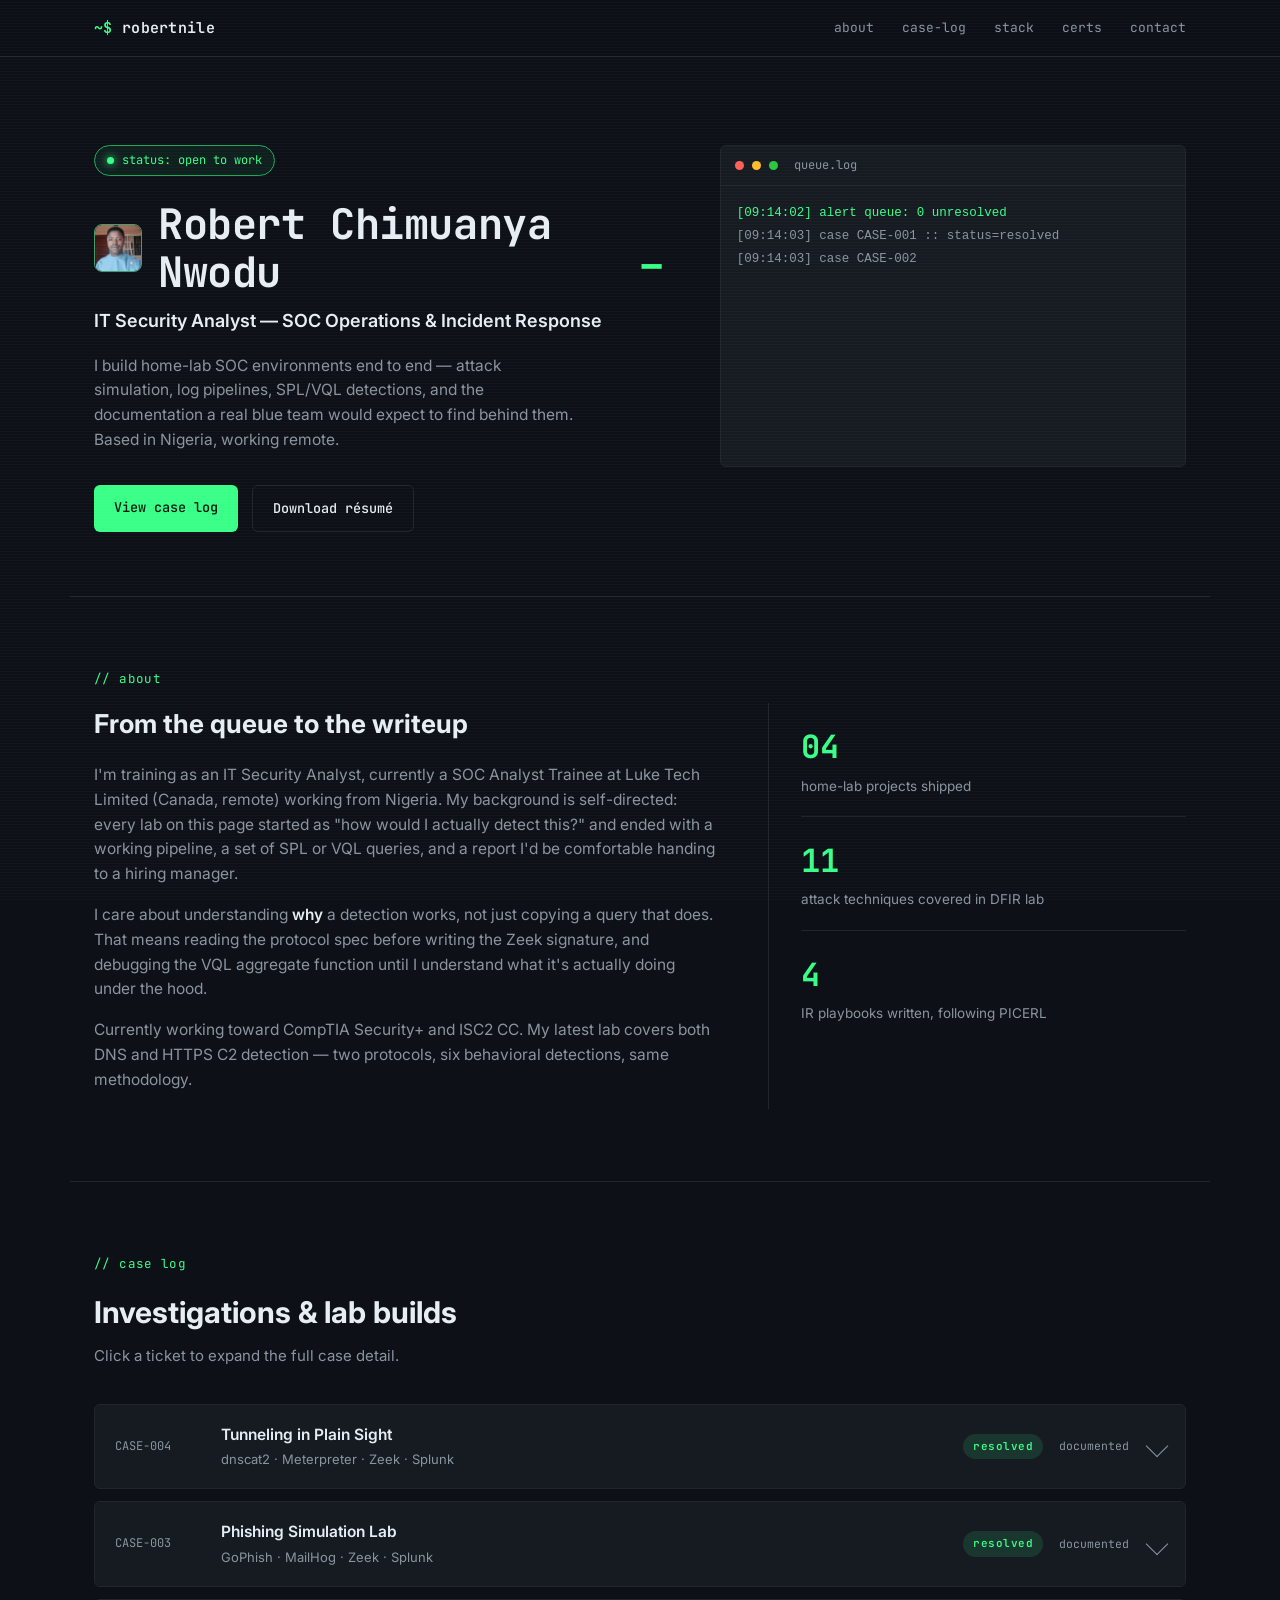
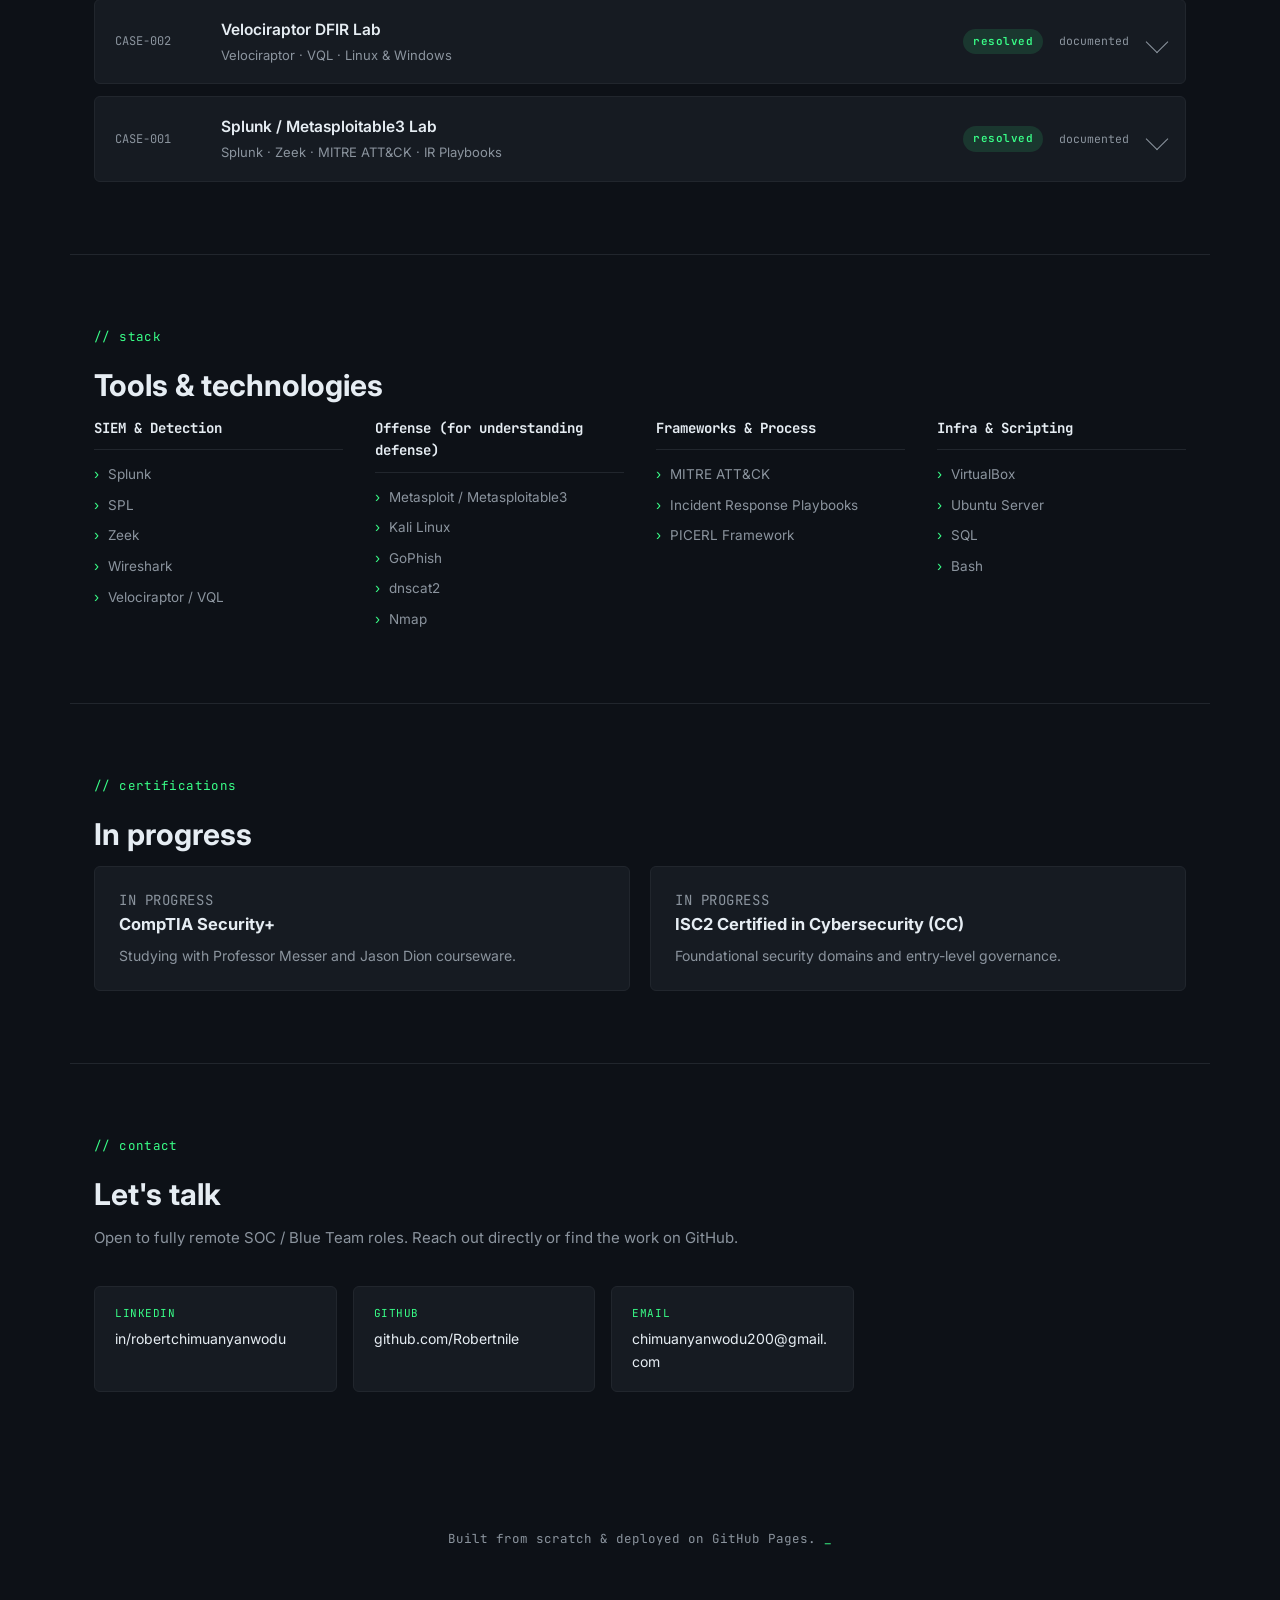
==== index.html @ 3b811fb2 "Update index.html" ====
<!DOCTYPE html>
<html lang="en">
<head>
<meta charset="UTF-8">
<meta name="viewport" content="width=device-width, initial-scale=1.0">
<title>Robert Chimuanya Nwodu — SOC Analyst Portfolio</title>
<meta name="description" content="SOC Analyst Trainee portfolio — threat detection, incident response, SIEM engineering, and DFIR labs.">
<link rel="preconnect" href="https://fonts.googleapis.com">
<link rel="preconnect" href="https://fonts.gstatic.com" crossorigin>
<link href="https://fonts.googleapis.com/css2?family=JetBrains+Mono:wght@400;500;600;700&family=Inter:wght@400;500;600;700;800&display=swap" rel="stylesheet">
<link rel="stylesheet" href="style.css">
</head>
<body>

<!-- scanline / noise overlay -->
<div class="noise-overlay" aria-hidden="true"></div>

<!-- ============ NAV ============ -->
<header class="topbar">
  <div class="topbar-inner">
    <a href="#top" class="brand">
      <span class="brand-prompt">~$</span> robertnile
    </a>
    <nav class="topnav">
      <a href="#about">about</a>
      <a href="#cases">case-log</a>
      <a href="#skills">stack</a>
      <a href="#certs">certs</a>
      <a href="#contact">contact</a>
    </nav>
  </div>
</header>

<main id="top">

  <!-- ============ HERO ============ -->
  <section class="hero">
    <div class="hero-inner">
      <p class="hero-status">
        <span class="dot"></span> status: open to work
      </p>
      <h1 class="hero-title">
        <img src="assets/profile.jpg" alt="Robert Chimuanya Nwodu" class="hero-avatar" style="width:48px;height:48px;object-fit:cover;border:1px solid #1FA85C;border-radius:8px;">
        Robert Chimuanya Nwodu<span class="cursor">_</span>
      </h1>
      <p class="hero-role">IT Security Analyst — SOC Operations &amp; Incident Response</p>
      <p class="hero-blurb">
        I build home-lab SOC environments end to end — attack simulation, log pipelines, SPL/VQL detections,
        and the documentation a real blue team would expect to find behind them. Based in Nigeria, working remote.
      </p>
      <div class="hero-actions">
        <a href="#cases" class="btn btn-primary">View case log</a>
        <a href="assets/resume.pdf" class="btn btn-ghost" download>Download résumé</a>
      </div>
    </div>
    <div class="hero-panel" aria-hidden="true">
      <div class="panel-head">
        <span class="panel-dot red"></span><span class="panel-dot yellow"></span><span class="panel-dot green"></span>
        <span class="panel-title">queue.log</span>
      </div>
      <pre class="panel-body" id="terminal-feed"></pre>
    </div>
  </section>

  <!-- ============ ABOUT ============ -->
  <section id="about" class="section">
    <p class="section-eyebrow">// about</p>
    <div class="about-grid">
      <div class="about-text">
        <h2>From the queue to the writeup</h2>
        <p>
          I'm training as an IT Security Analyst, currently a SOC Analyst Trainee at Luke Tech Limited
          (Canada, remote) working from Nigeria. My background is
          self-directed: every lab on this page started as "how would I actually detect this?" and ended with
          a working pipeline, a set of SPL or VQL queries, and a report I'd be comfortable handing to a hiring
          manager.
        </p>
        <p>
          I care about understanding <em>why</em> a detection works, not just copying a query that does. That
          means reading the protocol spec before writing the Zeek signature, and debugging the VQL aggregate
          function until I understand what it's actually doing under the hood.
        </p>
        <p>
          Currently working toward CompTIA Security+ and ISC2 CC. My latest lab covers both DNS and HTTPS C2 detection — two protocols, six behavioral detections, same methodology.
      </div>
      <div class="about-stat-rail">
        <div class="stat-row">
          <span class="stat-num">04</span>
          <span class="stat-label">home-lab projects shipped</span>
        </div>
        <div class="stat-row">
          <span class="stat-num">11</span>
          <span class="stat-label">attack techniques covered in DFIR lab</span>
        </div>
        <div class="stat-row">
          <span class="stat-num">4</span>
          <span class="stat-label">IR playbooks written, following PICERL</span>
        </div>
      </div>
    </div>
  </section>

  <!-- ============ CASE LOG (Projects) ============ -->
  <section id="cases" class="section">
    <p class="section-eyebrow">// case log</p>
    <h2 class="section-title">Investigations &amp; lab builds</h2>
    <p class="section-sub">Click a ticket to expand the full case detail.</p>

    <div class="ticket-queue" id="ticket-queue">
      <!-- Tickets injected by JS from data, see script.js -->
    </div>
  </section>

  <!-- ============ STACK (Skills) ============ -->
  <section id="skills" class="section">
    <p class="section-eyebrow">// stack</p>
    <h2 class="section-title">Tools &amp; technologies</h2>

    <div class="stack-grid">
      <div class="stack-col">
        <h3>SIEM &amp; Detection</h3>
        <ul class="tag-list">
          <li>Splunk</li>
          <li>SPL</li>
          <li>Zeek</li>
          <li>Wireshark</li>
          <li>Velociraptor / VQL</li>
        </ul>
      </div>
      <div class="stack-col">
        <h3>Offense (for understanding defense)</h3>
        <ul class="tag-list">
          <li>Metasploit / Metasploitable3</li>
          <li>Kali Linux</li>
          <li>GoPhish</li>
          <li>dnscat2</li>
          <li>Nmap</li>
        </ul>
      </div>
      <div class="stack-col">
        <h3>Frameworks &amp; Process</h3>
        <ul class="tag-list">
          <li>MITRE ATT&amp;CK</li>
          <li>Incident Response Playbooks</li>
          <li>PICERL Framework</li>
        </ul>
      </div>
      <div class="stack-col">
        <h3>Infra &amp; Scripting</h3>
        <ul class="tag-list">
          <li>VirtualBox</li>
          <li>Ubuntu Server</li>
          <li>SQL</li>
          <li>Bash</li>
        </ul>
      </div>
    </div>
  </section>

  <!-- ============ CERTS ============ -->
  <section id="certs" class="section">
    <p class="section-eyebrow">// certifications</p>
    <h2 class="section-title">In progress</h2>
    <div class="cert-row">
      <div class="cert-card">
        <p class="cert-status status-progress">in progress</p>
        <h3>CompTIA Security+</h3>
        <p>Studying with Professor Messer and Jason Dion courseware.</p>
      </div>
      <div class="cert-card">
        <p class="cert-status status-progress">in progress</p>
        <h3>ISC2 Certified in Cybersecurity (CC)</h3>
        <p>Foundational security domains and entry-level governance.</p>
      </div>
    </div>
  </section>

  <!-- ============ CONTACT ============ -->
  <section id="contact" class="section section-contact">
    <p class="section-eyebrow">// contact</p>
    <h2 class="section-title">Let's talk</h2>
    <p class="section-sub">
      Open to fully remote SOC / Blue Team roles. Reach out directly or find the work on GitHub.
    </p>
    <div class="contact-links">
      <a href="https://www.linkedin.com/in/robertchimuanyanwodu" target="_blank" rel="noopener">
        <span class="link-label">LinkedIn</span>
        <span class="link-value">in/robertchimuanyanwodu</span>
      </a>
      <a href="https://github.com/Robertnile" target="_blank" rel="noopener">
        <span class="link-label">GitHub</span>
        <span class="link-value">github.com/Robertnile</span>
      </a>
      <a href="mailto:chimuanyanwodu200@gmail.com">
        <span class="link-label">Email</span>
        <span class="link-value">chimuanyanwodu200@gmail.com</span>
      </a>
    </div>
  </section>

</main>

<footer class="footer">
  <p>Built from scratch &amp; deployed on GitHub Pages. <span class="cursor">_</span></p>
</footer>

<script src="script.js"></script>
</body>
</html>
---- style.css ----
/* ===========================================================
   TOKENS
   =========================================================== */
:root {
  /* color */
  --bg: #0D1117;
  --panel: #161B22;
  --panel-border: #21262D;
  --text: #E6EDF3;
  --text-muted: #8B949E;
  --accent: #39FF88;
  --accent-dim: #1FA85C;
  --critical: #FF5C5C;
  --warn: #F2C744;

  /* type */
  --font-mono: 'JetBrains Mono', 'SFMono-Regular', monospace;
  --font-sans: 'Inter', -apple-system, sans-serif;

  /* layout */
  --max-w: 1140px;
  --radius: 6px;
}

* { box-sizing: border-box; }

html { scroll-behavior: smooth; }

body {
  margin: 0;
  background: var(--bg);
  color: var(--text);
  font-family: var(--font-sans);
  line-height: 1.6;
  -webkit-font-smoothing: antialiased;
}

a { color: inherit; text-decoration: none; }

:focus-visible {
  outline: 2px solid var(--accent);
  outline-offset: 2px;
}

@media (prefers-reduced-motion: reduce) {
  *, *::before, *::after {
    animation-duration: 0.001ms !important;
    transition-duration: 0.001ms !important;
  }
}

/* faint scanline texture, very subtle */
.noise-overlay {
  position: fixed;
  inset: 0;
  pointer-events: none;
  z-index: 999;
  opacity: 0.025;
  background-image: repeating-linear-gradient(
    0deg, #fff 0px, #fff 1px, transparent 1px, transparent 3px
  );
}

/* ===========================================================
   TOPBAR
   =========================================================== */
.topbar {
  position: sticky;
  top: 0;
  z-index: 100;
  background: rgba(13, 17, 23, 0.85);
  backdrop-filter: blur(8px);
  border-bottom: 1px solid var(--panel-border);
}

.topbar-inner {
  max-width: var(--max-w);
  margin: 0 auto;
  padding: 16px 24px;
  display: flex;
  align-items: center;
  justify-content: space-between;
}

.brand {
  font-family: var(--font-mono);
  font-weight: 600;
  font-size: 15px;
  letter-spacing: 0.02em;
}

.brand-prompt { color: var(--accent); }

.topnav {
  display: flex;
  gap: 28px;
  font-family: var(--font-mono);
  font-size: 13px;
  color: var(--text-muted);
}

.topnav a:hover { color: var(--accent); }

/* ===========================================================
   HERO
   =========================================================== */
.hero {
  max-width: var(--max-w);
  margin: 0 auto;
  padding: 88px 24px 64px;
  display: grid;
  grid-template-columns: 1.1fr 0.9fr;
  gap: 56px;
  align-items: start;
}

.hero-status {
  display: inline-flex;
  align-items: center;
  gap: 8px;
  font-family: var(--font-mono);
  font-size: 12px;
  color: var(--accent);
  border: 1px solid var(--accent-dim);
  border-radius: 999px;
  padding: 5px 12px;
  margin: 0 0 24px;
  background: rgba(57, 255, 136, 0.06);
}

.dot {
  width: 7px;
  height: 7px;
  border-radius: 50%;
  background: var(--accent);
  box-shadow: 0 0 8px var(--accent);
  animation: pulse 1.8s ease-in-out infinite;
}

@keyframes pulse {
  0%, 100% { opacity: 1; }
  50% { opacity: 0.35; }
}

.hero-title {
  font-family: var(--font-mono);
  font-size: clamp(28px, 4vw, 42px);
  font-weight: 700;
  letter-spacing: -0.01em;
  margin: 0 0 10px;
  line-height: 1.15;
  display: flex;
  align-items: center;
  gap: 16px;
}

.hero-avatar {
  width: 48px;
  height: 48px;
  object-fit: cover;
  border: 1px solid var(--accent-dim);
  border-radius: 8px;
  filter: grayscale(35%) contrast(1.05);
  flex-shrink: 0;
}

.cursor {
  color: var(--accent);
  animation: blink 1.1s step-end infinite;
}

@keyframes blink {
  0%, 50% { opacity: 1; }
  50.01%, 100% { opacity: 0; }
}

.hero-role {
  font-size: 18px;
  font-weight: 600;
  color: var(--text);
  margin: 0 0 18px;
}

.hero-blurb {
  color: var(--text-muted);
  font-size: 15.5px;
  max-width: 480px;
  margin: 0 0 32px;
}

.hero-actions {
  display: flex;
  gap: 14px;
  flex-wrap: wrap;
}

.btn {
  font-family: var(--font-mono);
  font-size: 13.5px;
  font-weight: 500;
  padding: 12px 20px;
  border-radius: var(--radius);
  display: inline-block;
  transition: transform 0.15s ease, background 0.15s ease, border-color 0.15s ease;
}

.btn-primary {
  background: var(--accent);
  color: #06190E;
}
.btn-primary:hover { transform: translateY(-1px); background: #58ff9d; }

.btn-ghost {
  border: 1px solid var(--panel-border);
  color: var(--text);
}
.btn-ghost:hover { border-color: var(--accent); color: var(--accent); }

/* hero terminal panel */
.hero-panel {
  background: var(--panel);
  border: 1px solid var(--panel-border);
  border-radius: var(--radius);
  overflow: hidden;
  font-family: var(--font-mono);
}

.panel-head {
  display: flex;
  align-items: center;
  gap: 8px;
  padding: 10px 14px;
  border-bottom: 1px solid var(--panel-border);
}

.panel-dot {
  width: 9px; height: 9px;
  border-radius: 50%;
  display: inline-block;
}
.panel-dot.red { background: #FF5F56; }
.panel-dot.yellow { background: #FFBD2E; }
.panel-dot.green { background: #27C93F; }

.panel-title {
  margin-left: 8px;
  font-size: 12px;
  color: var(--text-muted);
}

.panel-body {
  margin: 0;
  padding: 16px;
  font-size: 12.5px;
  line-height: 1.85;
  color: var(--accent);
  min-height: 280px;
  white-space: pre-wrap;
  word-break: break-word;
}

.panel-body .line-muted { color: var(--text-muted); }
.panel-body .line-warn { color: var(--warn); }
.panel-body .line-crit { color: var(--critical); }

/* ===========================================================
   SECTIONS (shared)
   =========================================================== */
.section {
  max-width: var(--max-w);
  margin: 0 auto;
  padding: 72px 24px;
  border-top: 1px solid var(--panel-border);
}

.section-eyebrow {
  font-family: var(--font-mono);
  font-size: 12.5px;
  color: var(--accent);
  margin: 0 0 14px;
  letter-spacing: 0.03em;
}

.section-title {
  font-size: clamp(24px, 3vw, 30px);
  font-weight: 700;
  margin: 0 0 8px;
}

.section-sub {
  color: var(--text-muted);
  margin: 0 0 36px;
  font-size: 15px;
}

/* ===========================================================
   ABOUT
   =========================================================== */
.about-grid {
  display: grid;
  grid-template-columns: 1.5fr 1fr;
  gap: 48px;
}

.about-text h2 {
  font-size: 26px;
  margin: 0 0 18px;
}

.about-text p {
  color: var(--text-muted);
  margin: 0 0 16px;
  font-size: 15.5px;
}

.about-text em {
  color: var(--text);
  font-style: normal;
  font-weight: 600;
}

.about-stat-rail {
  display: flex;
  flex-direction: column;
  gap: 0;
  border-left: 1px solid var(--panel-border);
  padding-left: 32px;
}

.stat-row {
  padding: 18px 0;
  border-bottom: 1px solid var(--panel-border);
}
.stat-row:last-child { border-bottom: none; }

.stat-num {
  font-family: var(--font-mono);
  font-size: 32px;
  font-weight: 700;
  color: var(--accent);
  display: block;
}

.stat-label {
  color: var(--text-muted);
  font-size: 13.5px;
}

/* ===========================================================
   TICKET QUEUE (case studies)
   =========================================================== */
.ticket-queue {
  display: flex;
  flex-direction: column;
  gap: 12px;
}

.ticket {
  background: var(--panel);
  border: 1px solid var(--panel-border);
  border-radius: var(--radius);
  overflow: hidden;
  transition: border-color 0.15s ease;
}

.ticket[open] { border-color: var(--accent-dim); }

.ticket-summary {
  list-style: none;
  cursor: pointer;
  padding: 18px 20px;
  display: grid;
  grid-template-columns: 90px 1fr auto auto 20px;
  gap: 16px;
  align-items: center;
}

.ticket-summary::-webkit-details-marker { display: none; }

.ticket-id {
  font-family: var(--font-mono);
  font-size: 12px;
  color: var(--text-muted);
}

.ticket-name {
  font-weight: 600;
  font-size: 15.5px;
}

.ticket-name .ticket-tagline {
  display: block;
  font-weight: 400;
  font-size: 13px;
  color: var(--text-muted);
  margin-top: 2px;
}

.severity {
  font-family: var(--font-mono);
  font-size: 11px;
  font-weight: 600;
  padding: 4px 10px;
  border-radius: 999px;
  letter-spacing: 0.04em;
  white-space: nowrap;
}

.severity-high { background: rgba(255, 92, 92, 0.12); color: var(--critical); }
.severity-medium { background: rgba(242, 199, 68, 0.12); color: var(--warn); }
.severity-resolved { background: rgba(57, 255, 136, 0.12); color: var(--accent); }

.ticket-status {
  font-family: var(--font-mono);
  font-size: 11.5px;
  color: var(--text-muted);
  white-space: nowrap;
}

.chevron {
  width: 16px; height: 16px;
  border-right: 1.5px solid var(--text-muted);
  border-bottom: 1.5px solid var(--text-muted);
  transform: rotate(45deg);
  transition: transform 0.2s ease;
  justify-self: end;
}

.ticket[open] .chevron { transform: rotate(-135deg); }

.ticket-body {
  padding: 0 20px 26px;
  border-top: 1px solid var(--panel-border);
}

.ticket-body-inner {
  padding-top: 20px;
  display: grid;
  grid-template-columns: 1fr 240px;
  gap: 32px;
}

.case-field {
  margin-bottom: 18px;
}

.case-field h4 {
  font-family: var(--font-mono);
  font-size: 11.5px;
  color: var(--accent);
  text-transform: uppercase;
  letter-spacing: 0.06em;
  margin: 0 0 8px;
}

.case-field p, .case-field li {
  color: var(--text-muted);
  font-size: 14.5px;
  margin: 0;
}

.outcome-line {
  font-family: var(--font-mono);
  font-size: 13.5px;
  color: var(--accent);
  background: rgba(57, 255, 136, 0.06);
  border: 1px solid var(--accent-dim);
  border-radius: 4px;
  padding: 10px 14px;
  display: flex;
  gap: 10px;
  align-items: flex-start;
  line-height: 1.55;
}

.outcome-line .prompt {
  color: var(--accent-dim);
  flex-shrink: 0;
}

.case-field ul {
  margin: 0;
  padding-left: 18px;
}
.case-field ul li { margin-bottom: 4px; }

.case-side {
  border-left: 1px solid var(--panel-border);
  padding-left: 24px;
}

.tag-pill-list {
  display: flex;
  flex-wrap: wrap;
  gap: 6px;
  margin-bottom: 22px;
}

.tag-pill {
  font-family: var(--font-mono);
  font-size: 11px;
  background: rgba(255,255,255,0.04);
  border: 1px solid var(--panel-border);
  color: var(--text-muted);
  padding: 4px 9px;
  border-radius: 4px;
}

.case-links {
  display: flex;
  flex-direction: column;
  gap: 8px;
}

.case-links a {
  font-family: var(--font-mono);
  font-size: 13px;
  color: var(--accent);
  display: inline-flex;
  align-items: center;
  gap: 6px;
}
.case-links a:hover { text-decoration: underline; }

/* ===========================================================
   STACK
   =========================================================== */
.stack-grid {
  display: grid;
  grid-template-columns: repeat(4, 1fr);
  gap: 32px;
}

.stack-col h3 {
  font-size: 14px;
  font-family: var(--font-mono);
  color: var(--text);
  margin: 0 0 14px;
  padding-bottom: 10px;
  border-bottom: 1px solid var(--panel-border);
}

.tag-list {
  list-style: none;
  padding: 0;
  margin: 0;
  display: flex;
  flex-direction: column;
  gap: 9px;
}

.tag-list li {
  font-size: 13.5px;
  color: var(--text-muted);
  padding-left: 14px;
  position: relative;
}

.tag-list li::before {
  content: '›';
  color: var(--accent);
  position: absolute;
  left: 0;
}

/* ===========================================================
   CERTS
   =========================================================== */
.cert-row {
  display: grid;
  grid-template-columns: repeat(2, 1fr);
  gap: 20px;
}

.cert-card {
  background: var(--panel);
  border: 1px solid var(--panel-border);
  border-radius: var(--radius);
  padding: 22px 24px;
}

.cert-status {
  font-family: var(--font-mono);
  font-size: 11px;
  text-transform: uppercase;
  letter-spacing: 0.04em;
  margin: 0 0 10px;
}

.status-progress { color: var(--warn); }

.cert-card h3 {
  margin: 0 0 8px;
  font-size: 16.5px;
}

.cert-card p {
  margin: 0;
  color: var(--text-muted);
  font-size: 14px;
}

/* ===========================================================
   CONTACT
   =========================================================== */
.section-contact { padding-bottom: 96px; }

.contact-links {
  display: grid;
  grid-template-columns: repeat(3, 1fr);
  gap: 16px;
  max-width: 760px;
}

.contact-links a {
  background: var(--panel);
  border: 1px solid var(--panel-border);
  border-radius: var(--radius);
  padding: 18px 20px;
  display: flex;
  flex-direction: column;
  gap: 6px;
  transition: border-color 0.15s ease, transform 0.15s ease;
}

.contact-links a:hover {
  border-color: var(--accent);
  transform: translateY(-2px);
}

.link-label {
  font-family: var(--font-mono);
  font-size: 11px;
  color: var(--accent);
  text-transform: uppercase;
  letter-spacing: 0.05em;
}

.link-value {
  font-size: 14px;
  color: var(--text);
  word-break: break-word;
}

/* ===========================================================
   FOOTER
   =========================================================== */
.footer {
  text-align: center;
  padding: 28px 24px 40px;
  font-family: var(--font-mono);
  font-size: 12.5px;
  color: var(--text-muted);
}

/* ===========================================================
   RESPONSIVE
   =========================================================== */
@media (max-width: 880px) {
  .hero { grid-template-columns: 1fr; gap: 40px; padding-top: 56px; }
  .hero-title { flex-wrap: wrap; }
  .hero-avatar { width: 38px; height: 38px; }
  .about-grid { grid-template-columns: 1fr; gap: 32px; }
  .about-stat-rail { border-left: none; padding-left: 0; flex-direction: row; gap: 24px; overflow-x: auto; }
  .stat-row { border-bottom: none; padding: 0; flex: 1; }
  .stack-grid { grid-template-columns: repeat(2, 1fr); gap: 24px; }
  .cert-row { grid-template-columns: 1fr; }
  .contact-links { grid-template-columns: 1fr; }
  .ticket-summary {
    grid-template-columns: 1fr auto;
    grid-template-areas:
      "name chevron"
      "severity severity"
      "status status";
  }
  .ticket-id { display: none; }
  .ticket-name { grid-area: name; }
  .chevron { grid-area: chevron; }
  .severity { grid-area: severity; justify-self: start; margin-top: 8px; }
  .ticket-status { grid-area: status; margin-top: 4px; }
  .ticket-body-inner { grid-template-columns: 1fr; }
  .case-side { border-left: none; padding-left: 0; border-top: 1px solid var(--panel-border); padding-top: 20px; }
  .topnav { display: none; }
}

@media (max-width: 520px) {
  .stack-grid { grid-template-columns: 1fr; }
}
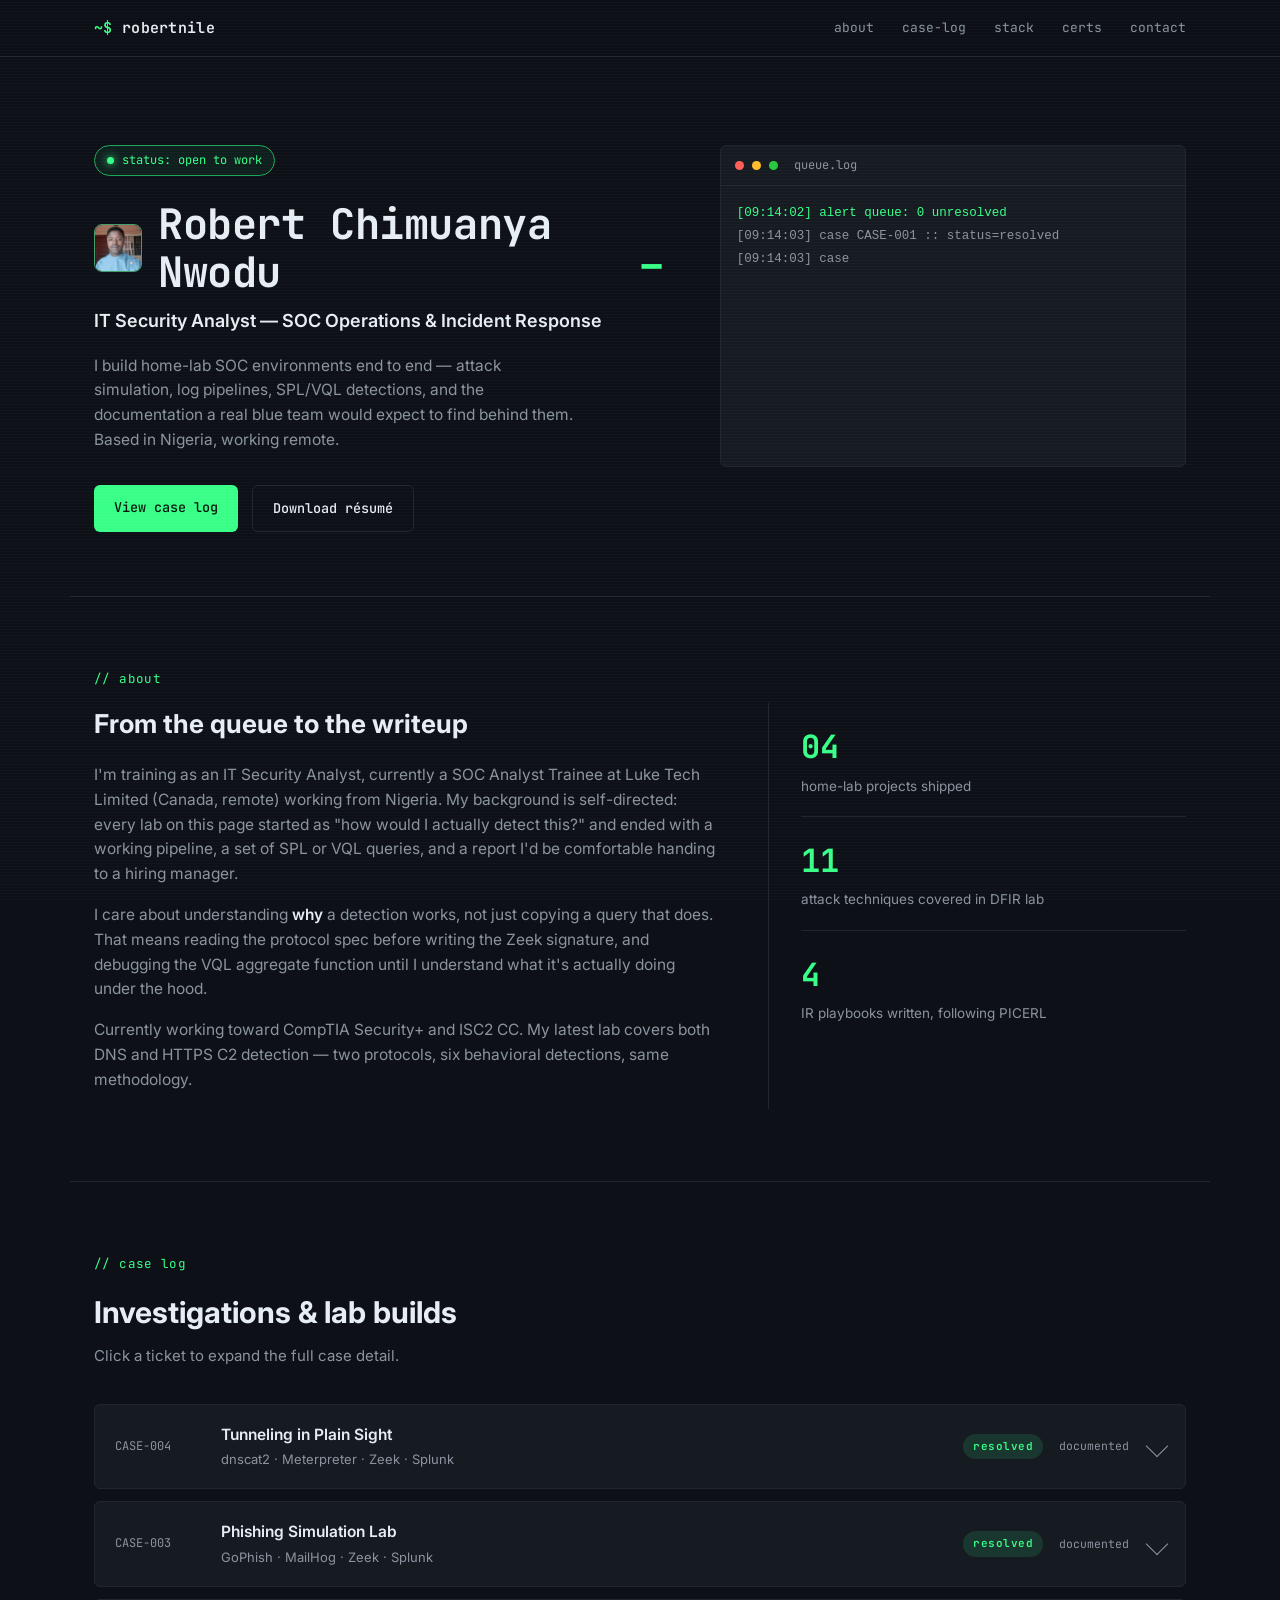
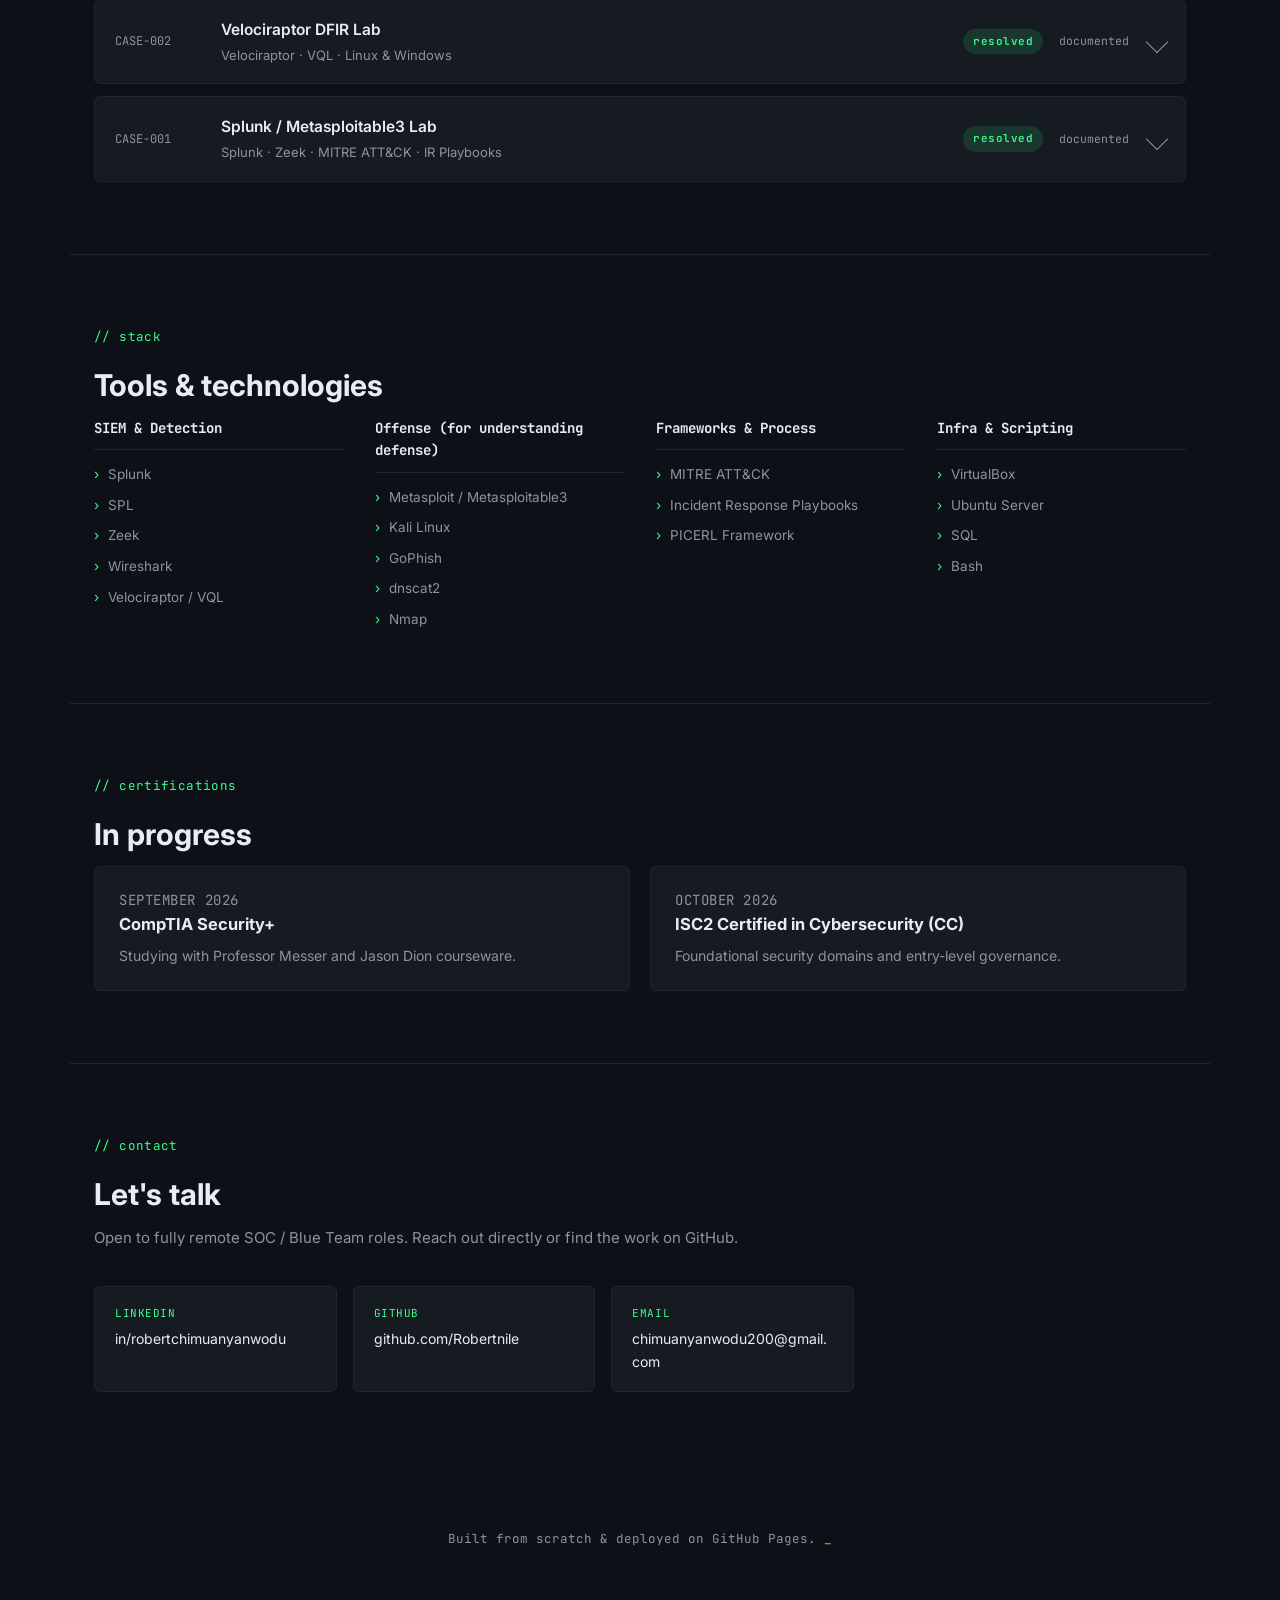
==== commit e5cd3651: "Update index.html" ====
--- a/index.html
+++ b/index.html
@@ -163,12 +163,12 @@
     <h2 class="section-title">In progress</h2>
     <div class="cert-row">
       <div class="cert-card">
-        <p class="cert-status status-progress">in progress</p>
+        <p class="cert-status status-progress">September 2026</p>
         <h3>CompTIA Security+</h3>
         <p>Studying with Professor Messer and Jason Dion courseware.</p>
       </div>
       <div class="cert-card">
-        <p class="cert-status status-progress">in progress</p>
+        <p class="cert-status status-progress">October 2026</p>
         <h3>ISC2 Certified in Cybersecurity (CC)</h3>
         <p>Foundational security domains and entry-level governance.</p>
       </div>
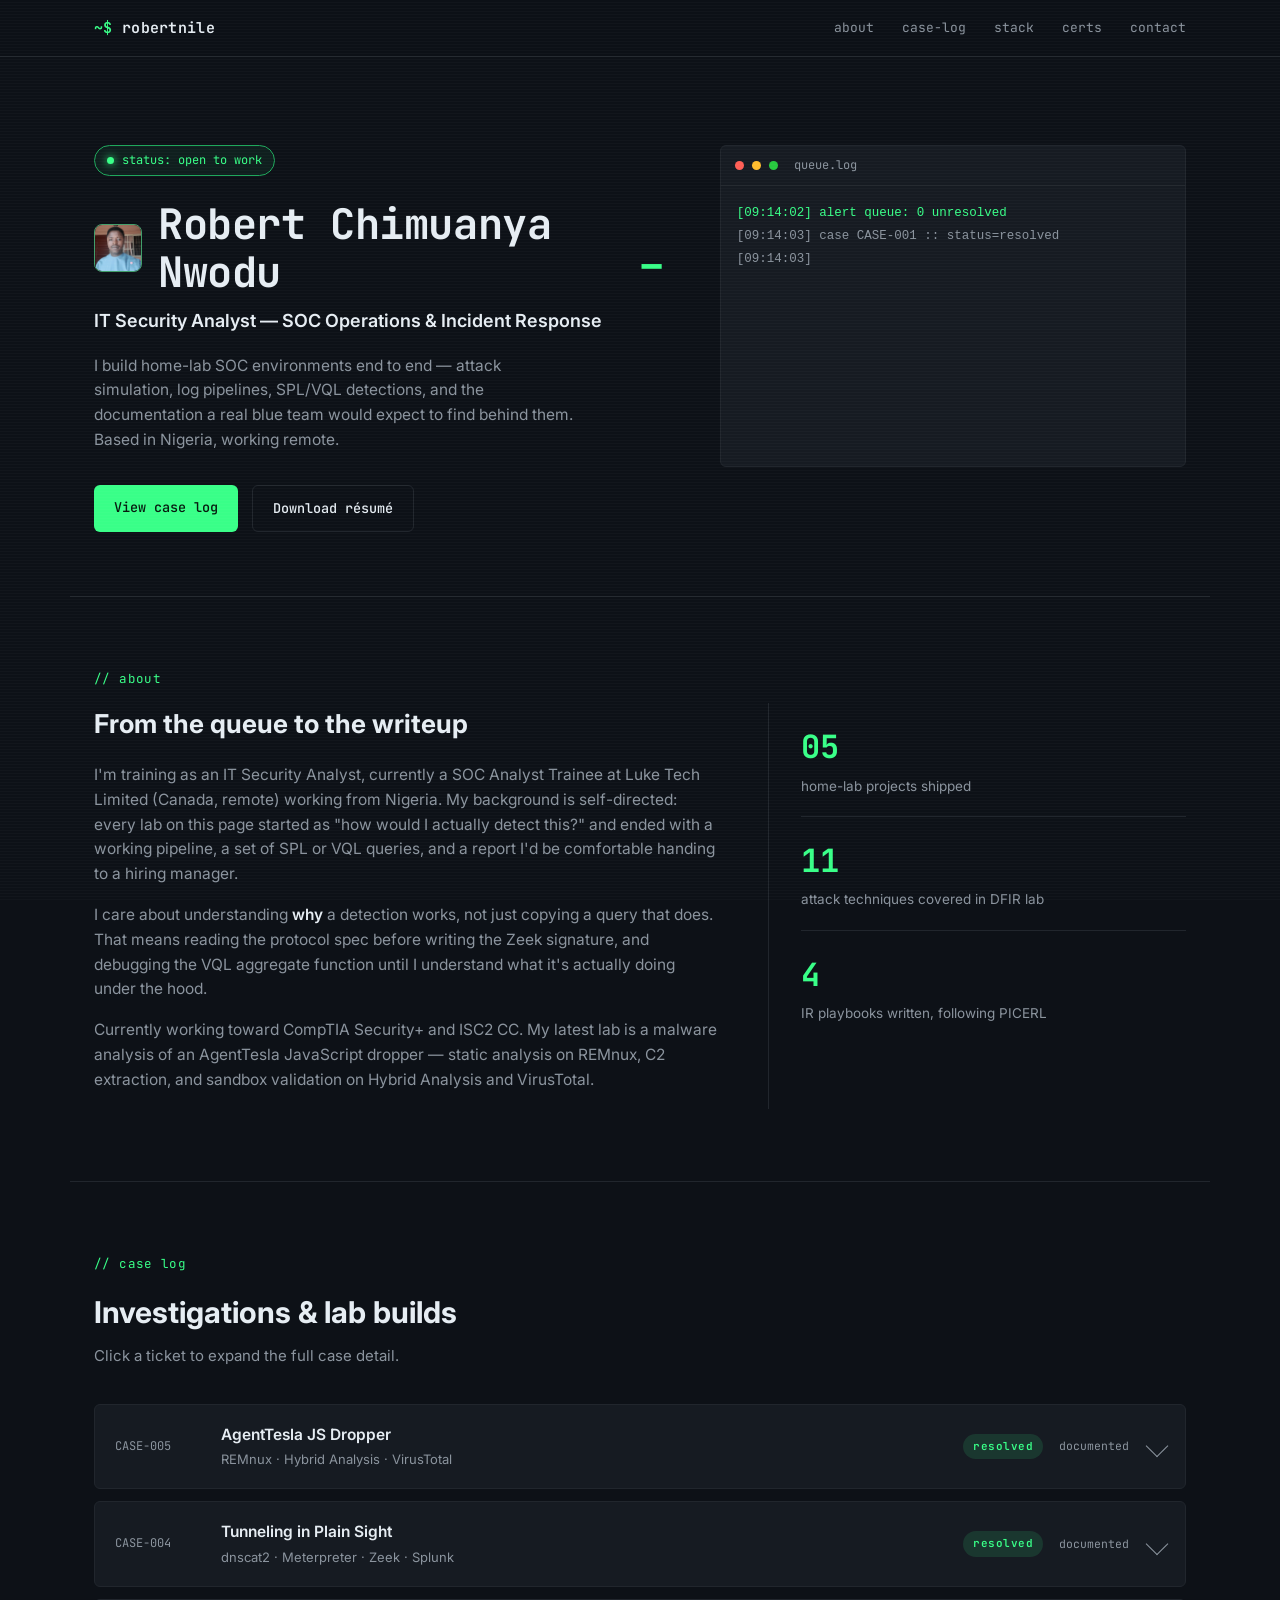
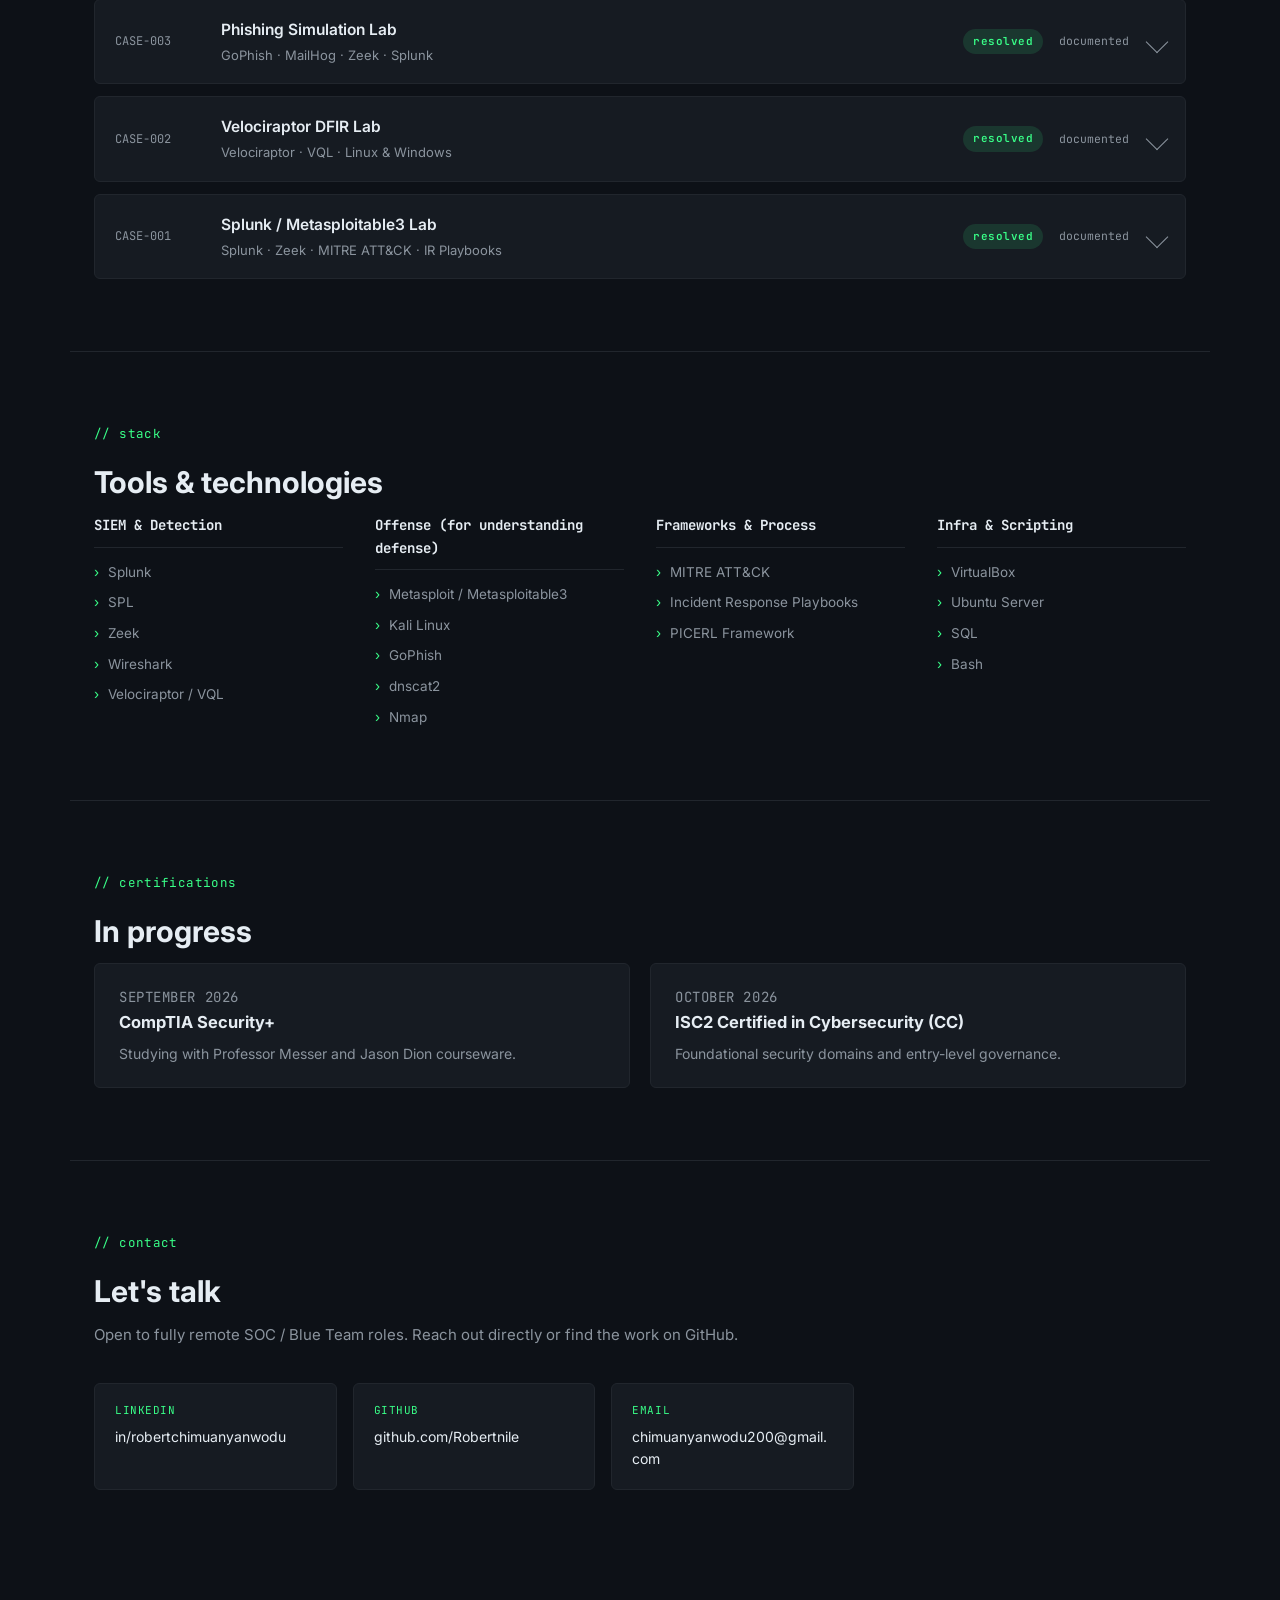
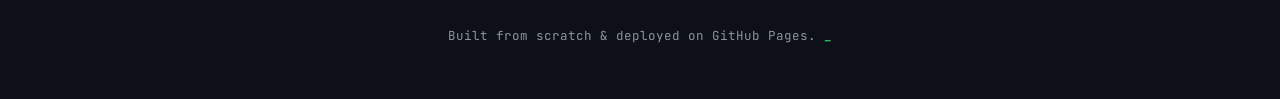
==== commit 85b0a626: "Update index.html" ====
--- a/index.html
+++ b/index.html
@@ -81,11 +81,11 @@
           function until I understand what it's actually doing under the hood.
         </p>
         <p>
-          Currently working toward CompTIA Security+ and ISC2 CC. My latest lab covers both DNS and HTTPS C2 detection — two protocols, six behavioral detections, same methodology.
+         Currently working toward CompTIA Security+ and ISC2 CC. My latest lab is a malware analysis of an AgentTesla JavaScript dropper — static analysis on REMnux, C2 extraction, and sandbox validation on Hybrid Analysis and VirusTotal.
       </div>
       <div class="about-stat-rail">
         <div class="stat-row">
-          <span class="stat-num">04</span>
+          <span class="stat-num">05</span>
           <span class="stat-label">home-lab projects shipped</span>
         </div>
         <div class="stat-row">
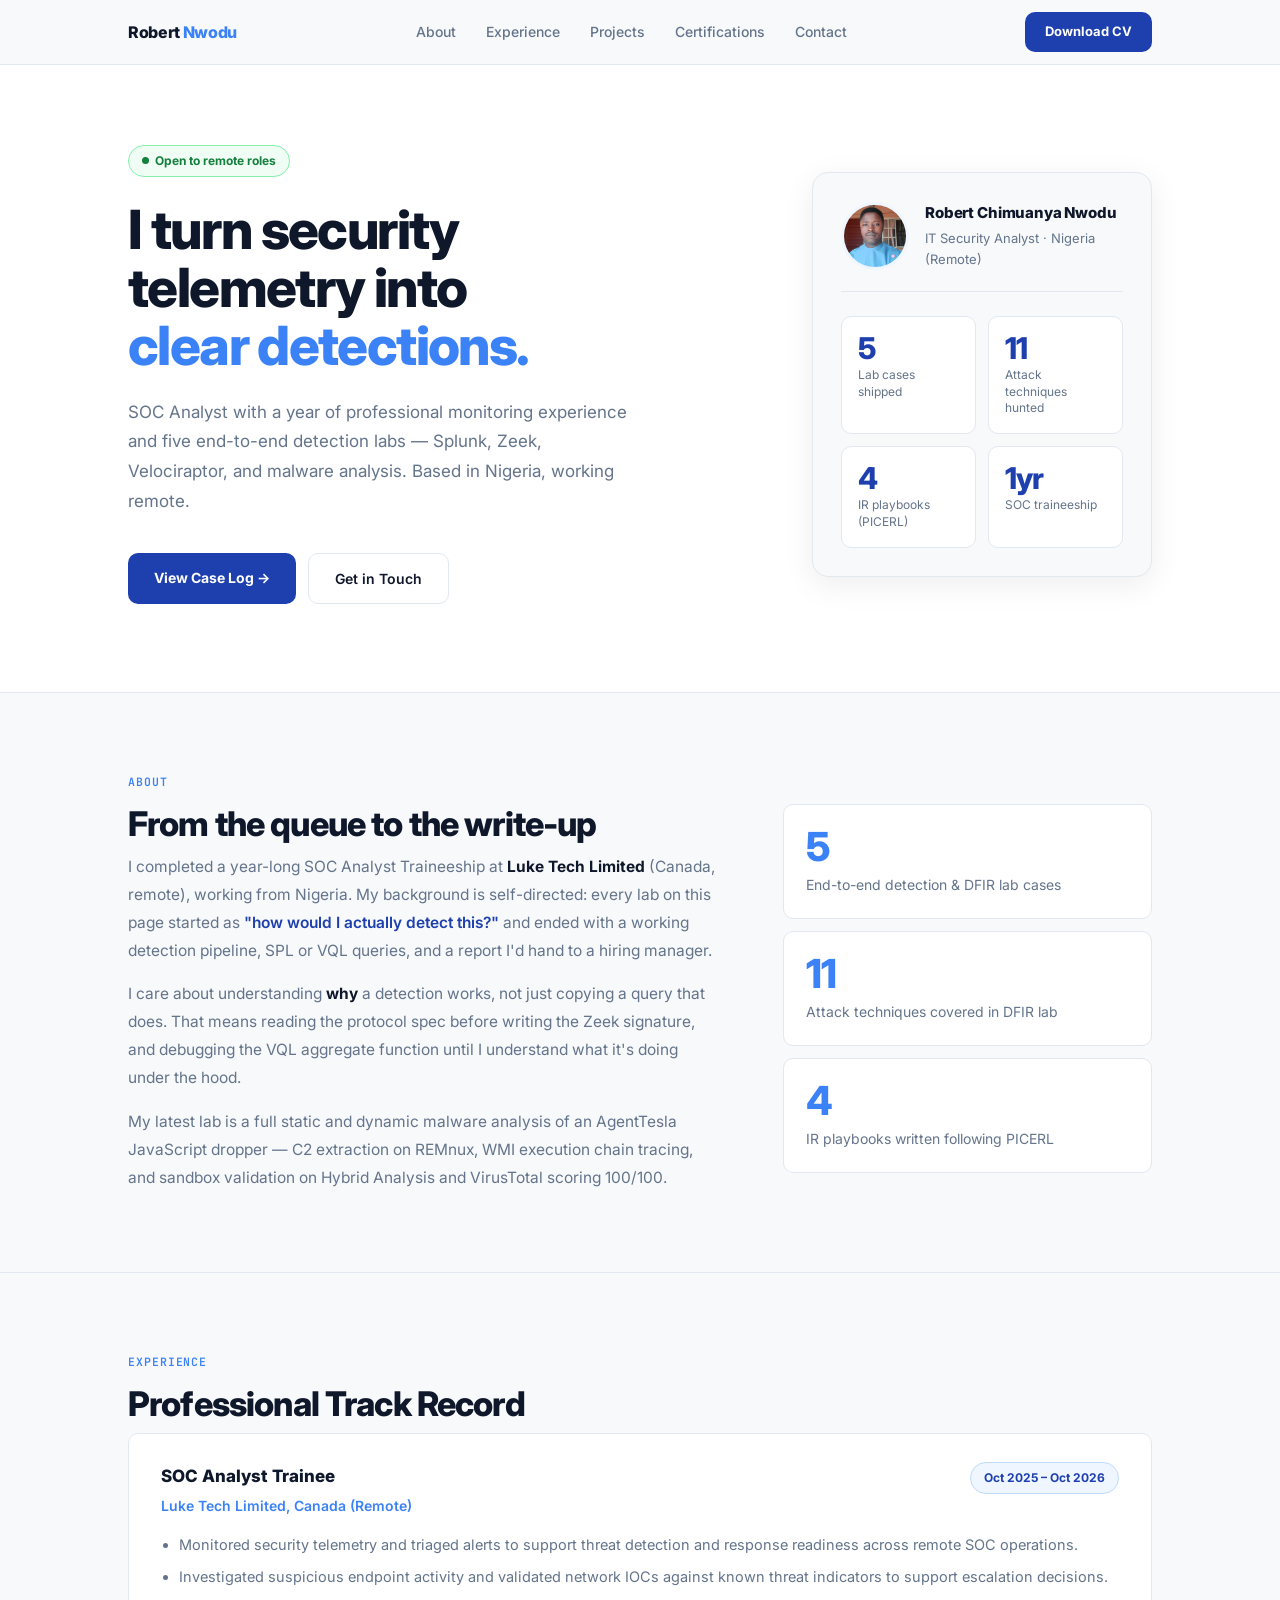
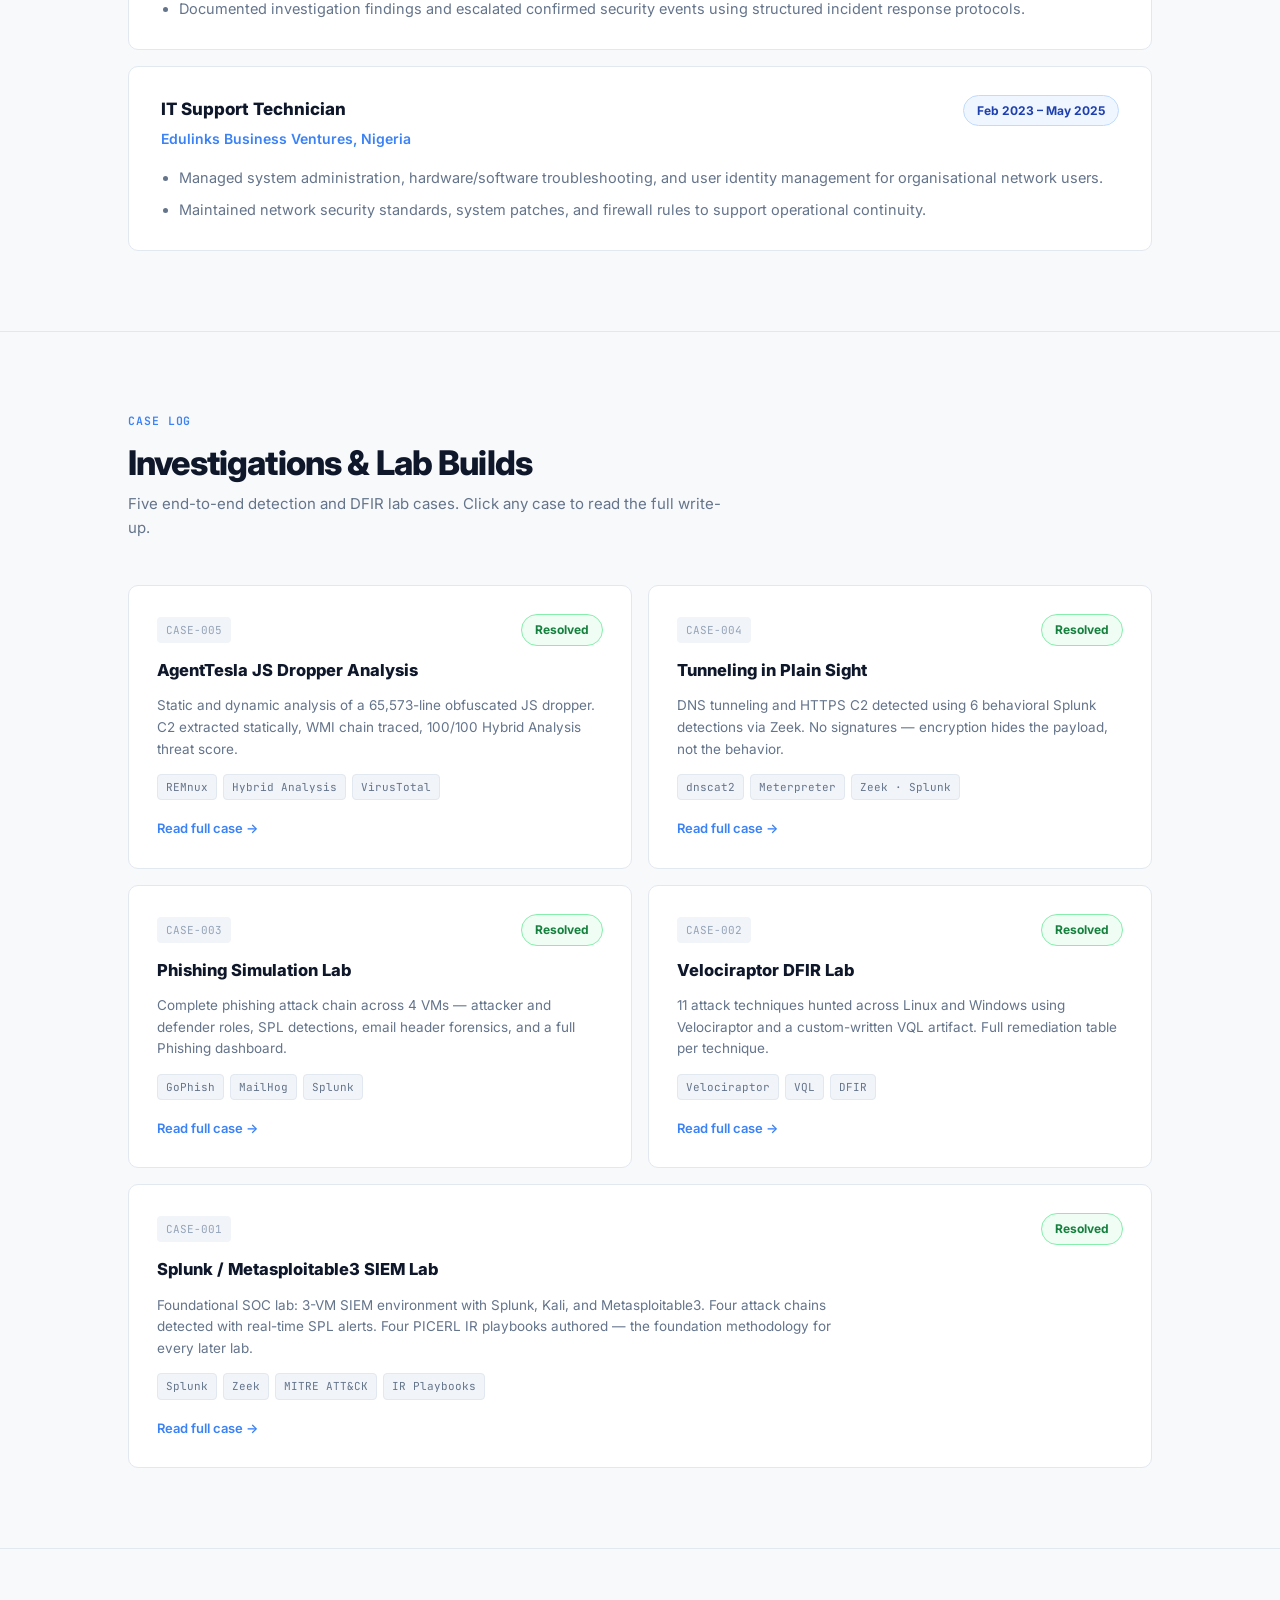
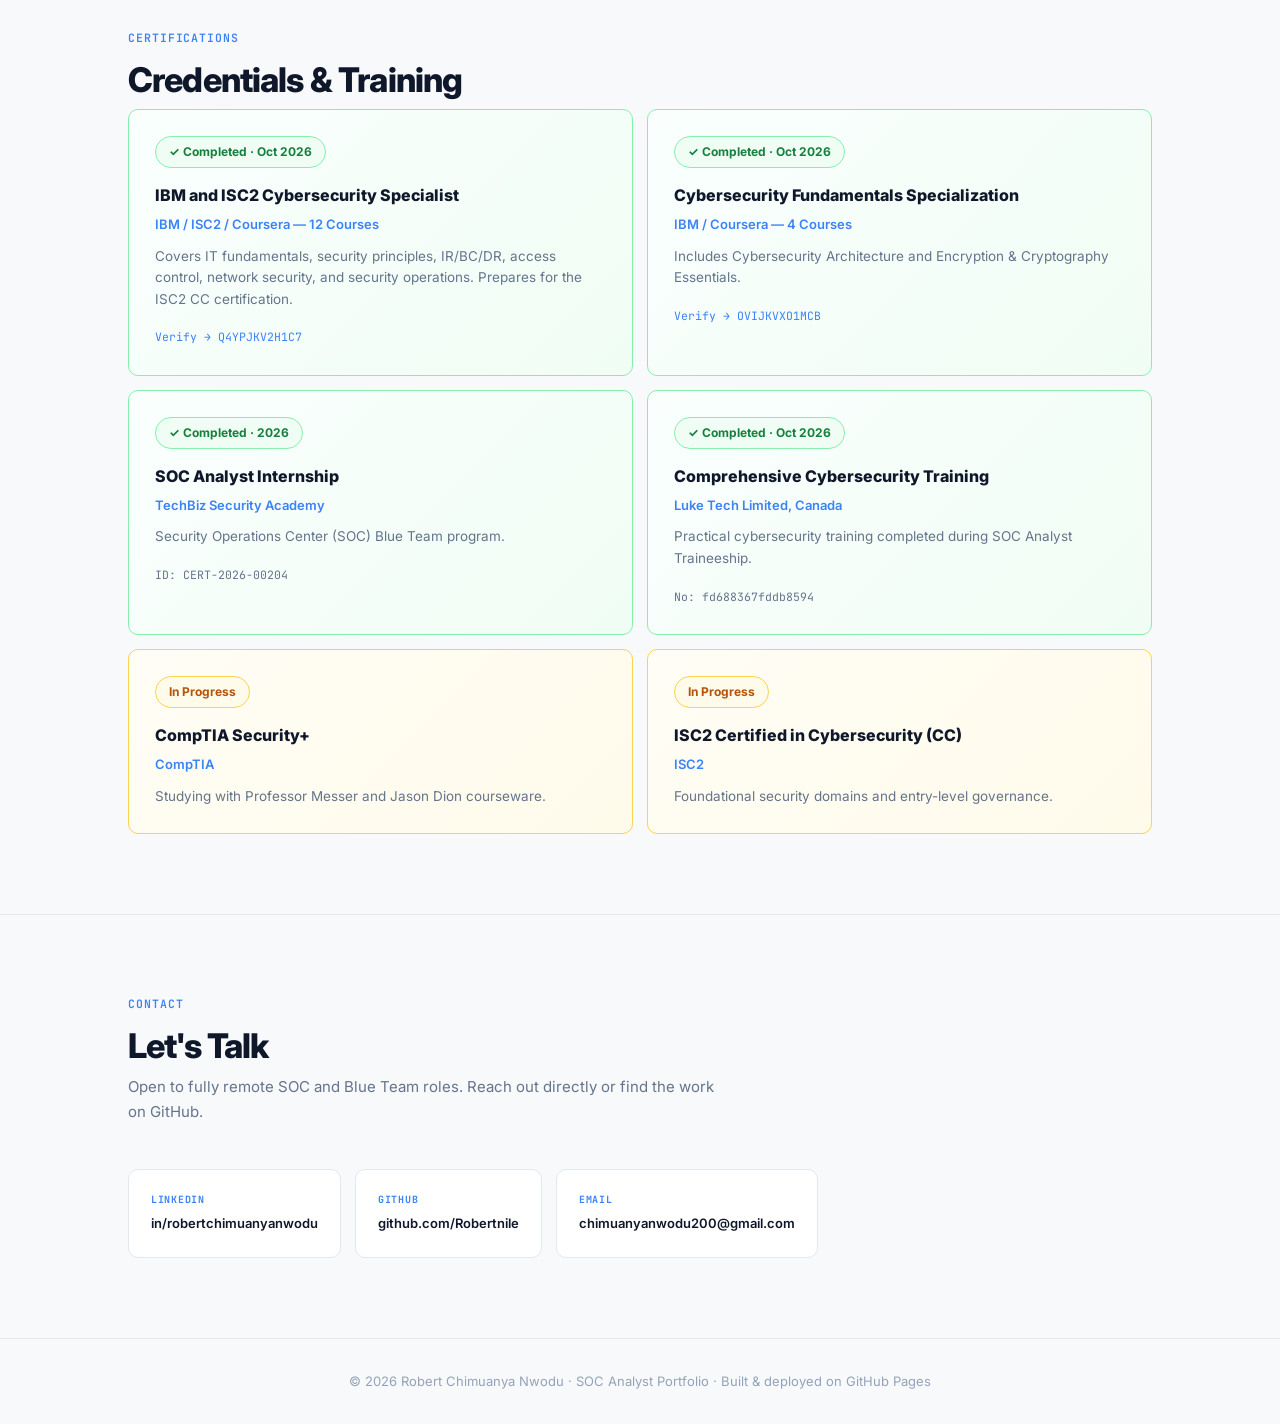
==== commit 854f7518: "Add files via upload" ====
--- a/index.html
+++ b/index.html
@@ -2,208 +2,393 @@
 <html lang="en">
 <head>
 <meta charset="UTF-8">
-<meta name="viewport" content="width=device-width, initial-scale=1.0">
+<meta name="viewport" content="width=device-width,initial-scale=1.0,viewport-fit=cover">
 <title>Robert Chimuanya Nwodu — SOC Analyst Portfolio</title>
-<meta name="description" content="SOC Analyst Trainee portfolio — threat detection, incident response, SIEM engineering, and DFIR labs.">
+<meta name="description" content="SOC Analyst portfolio — threat detection, incident response, SIEM engineering.">
 <link rel="preconnect" href="https://fonts.googleapis.com">
 <link rel="preconnect" href="https://fonts.gstatic.com" crossorigin>
-<link href="https://fonts.googleapis.com/css2?family=JetBrains+Mono:wght@400;500;600;700&family=Inter:wght@400;500;600;700;800&display=swap" rel="stylesheet">
-<link rel="stylesheet" href="style.css">
+<link href="https://fonts.googleapis.com/css2?family=Inter:wght@400;500;600;700;800&family=JetBrains+Mono:wght@400;500;600&display=swap" rel="stylesheet">
+
+<style>
+:root {
+  --bg:         #F8F9FB;
+  --surface:    #FFFFFF;
+  --surface-2:  #F1F4F8;
+  --border:     #E2E8F0;
+  --text:       #0F172A;
+  --muted:      #64748B;
+  --light:      #94A3B8;
+  --accent:     #1E40AF;
+  --accent-2:   #3B82F6;
+  --accent-bg:  #EFF6FF;
+  --green:      #15803D;
+  --green-bg:   #F0FDF4;
+  --green-bd:   #86EFAC;
+  --amber:      #B45309;
+  --amber-bg:   #FFFBEB;
+  --amber-bd:   #FCD34D;
+  --font:       'Inter', system-ui, sans-serif;
+  --mono:       'JetBrains Mono', monospace;
+  --max:        1080px;
+  --r:          10px;
+}
+*,*::before,*::after{box-sizing:border-box;margin:0;padding:0;}
+html{scroll-behavior:smooth;}
+body{background:var(--bg);color:var(--text);font-family:var(--font);font-size:16px;line-height:1.65;-webkit-font-smoothing:antialiased;}
+a{color:inherit;text-decoration:none;}
+img{display:block;max-width:100%;}
+@media(prefers-reduced-motion:reduce){*,*::before,*::after{animation-duration:.001ms!important;transition-duration:.001ms!important;}}
+
+/* NAV */
+.nav{position:sticky;top:0;z-index:100;background:rgba(248,249,251,.92);backdrop-filter:blur(14px);border-bottom:1px solid var(--border);}
+.nav-inner{max-width:var(--max);margin:0 auto;padding:0 28px;height:64px;display:flex;align-items:center;justify-content:space-between;}
+.nav-brand{font-weight:800;font-size:16px;letter-spacing:-.02em;}
+.nav-brand span{color:var(--accent-2);}
+.nav-links{display:flex;gap:30px;font-size:14px;font-weight:500;color:var(--muted);}
+.nav-links a:hover{color:var(--accent);}
+.nav-btn{background:var(--accent);color:#fff;padding:9px 20px;border-radius:var(--r);font-size:13px;font-weight:700;transition:background .15s;}
+.nav-btn:hover{background:var(--accent-2);color:#fff!important;}
+
+/* FOOTER */
+.footer{border-top:1px solid var(--border);padding:32px 28px;text-align:center;font-size:13px;color:var(--light);}
+
+/* UTILS */
+.wrap{max-width:var(--max);margin:0 auto;padding:0 28px;}
+.section{padding:80px 0;}
+.section+.section{border-top:1px solid var(--border);}
+.eyebrow{font-family:var(--mono);font-size:11.5px;font-weight:600;color:var(--accent-2);letter-spacing:.08em;text-transform:uppercase;margin-bottom:12px;}
+.heading{font-size:clamp(24px,3vw,34px);font-weight:800;letter-spacing:-.025em;line-height:1.15;margin-bottom:10px;}
+.subhead{font-size:15px;color:var(--muted);margin-bottom:44px;max-width:600px;}
+.badge{display:inline-flex;align-items:center;gap:6px;font-size:12px;font-weight:700;padding:5px 13px;border-radius:999px;}
+.badge-green{background:var(--green-bg);color:var(--green);border:1px solid var(--green-bd);}
+.badge-amber{background:var(--amber-bg);color:var(--amber);border:1px solid var(--amber-bd);}
+.badge-blue{background:var(--accent-bg);color:var(--accent);border:1px solid #BFDBFE;}
+.dot{width:7px;height:7px;border-radius:50%;background:currentColor;animation:pulse 2s ease-in-out infinite;}
+@keyframes pulse{0%,100%{opacity:1;}50%{opacity:.25;}}
+
+@media(max-width:860px){
+  .nav-links{display:none;}
+  .wrap{padding:0 20px;}
+  .section{padding:56px 0;}
+}
+</style>
+
 </head>
 <body>
-
-<!-- scanline / noise overlay -->
-<div class="noise-overlay" aria-hidden="true"></div>
-
-<!-- ============ NAV ============ -->
-<header class="topbar">
-  <div class="topbar-inner">
-    <a href="#top" class="brand">
-      <span class="brand-prompt">~$</span> robertnile
-    </a>
-    <nav class="topnav">
-      <a href="#about">about</a>
-      <a href="#cases">case-log</a>
-      <a href="#skills">stack</a>
-      <a href="#certs">certs</a>
-      <a href="#contact">contact</a>
-    </nav>
-  </div>
-</header>
-
-<main id="top">
-
-  <!-- ============ HERO ============ -->
-  <section class="hero">
-    <div class="hero-inner">
-      <p class="hero-status">
-        <span class="dot"></span> status: open to work
+<nav class="nav">
+  <div class="nav-inner">
+    <a href="index.html" class="nav-brand">Robert <span>Nwodu</span></a>
+    <div class="nav-links"><a href="#about">About</a><a href="#experience">Experience</a><a href="#projects">Projects</a><a href="#certs">Certifications</a><a href="#contact">Contact</a></div>
+    <a href="assets/resume.pdf" class="nav-btn" download>Download CV</a>
+  </div>
+</nav>
+
+<!-- HERO -->
+<section style="background:var(--surface);border-bottom:1px solid var(--border);">
+<div class="wrap" style="padding-top:80px;padding-bottom:88px;">
+  <div style="display:grid;grid-template-columns:1fr 340px;gap:72px;align-items:center;">
+    <div>
+      <div class="badge badge-green" style="margin-bottom:24px;">
+        <span class="dot"></span> Open to remote roles
+      </div>
+      <h1 style="font-size:clamp(34px,5vw,54px);font-weight:800;letter-spacing:-.03em;line-height:1.08;margin-bottom:22px;">
+        I turn security<br>telemetry into<br><span style="color:var(--accent-2);">clear detections.</span>
+      </h1>
+      <p style="font-size:17px;color:var(--muted);max-width:500px;line-height:1.75;margin-bottom:36px;">
+        SOC Analyst with a year of professional monitoring experience and five end-to-end detection labs — Splunk, Zeek, Velociraptor, and malware analysis. Based in Nigeria, working remote.
       </p>
-      <h1 class="hero-title">
-        <img src="assets/profile.jpg" alt="Robert Chimuanya Nwodu" class="hero-avatar" style="width:48px;height:48px;object-fit:cover;border:1px solid #1FA85C;border-radius:8px;">
-        Robert Chimuanya Nwodu<span class="cursor">_</span>
-      </h1>
-      <p class="hero-role">IT Security Analyst — SOC Operations &amp; Incident Response</p>
-      <p class="hero-blurb">
-        I build home-lab SOC environments end to end — attack simulation, log pipelines, SPL/VQL detections,
-        and the documentation a real blue team would expect to find behind them. Based in Nigeria, working remote.
+      <div style="display:flex;gap:12px;flex-wrap:wrap;">
+        <a href="#projects" style="background:var(--accent);color:#fff;padding:13px 26px;border-radius:var(--r);font-weight:700;font-size:14px;transition:background .15s;" onmouseover="this.style.background='#1D4ED8'" onmouseout="this.style.background='var(--accent)'">View Case Log →</a>
+        <a href="#contact" style="background:transparent;color:var(--text);padding:13px 26px;border-radius:var(--r);font-weight:600;font-size:14px;border:1.5px solid var(--border);transition:border-color .15s;" onmouseover="this.style.borderColor='var(--accent-2)';this.style.color='var(--accent)'" onmouseout="this.style.borderColor='var(--border)';this.style.color='var(--text)'">Get in Touch</a>
+      </div>
+    </div>
+    <div>
+      <div style="background:var(--bg);border:1px solid var(--border);border-radius:16px;padding:28px;box-shadow:0 8px 32px rgba(0,0,0,.07);">
+        <div style="display:flex;align-items:center;gap:16px;margin-bottom:24px;padding-bottom:20px;border-bottom:1px solid var(--border);">
+          <img src="[data-uri]" alt="Robert Chimuanya Nwodu" style="width:68px;height:68px;border-radius:50%;object-fit:cover;border:3px solid var(--accent-bg);flex-shrink:0;">
+          <div>
+            <div style="font-weight:800;font-size:15px;letter-spacing:-.01em;">Robert Chimuanya Nwodu</div>
+            <div style="font-size:13px;color:var(--muted);margin-top:2px;">IT Security Analyst · Nigeria (Remote)</div>
+          </div>
+        </div>
+        <div style="display:grid;grid-template-columns:1fr 1fr;gap:12px;">
+          <div style="background:var(--surface);border:1px solid var(--border);border-radius:var(--r);padding:16px;">
+            <div style="font-size:30px;font-weight:800;color:var(--accent);letter-spacing:-.03em;line-height:1;">5</div>
+            <div style="font-size:12px;color:var(--muted);margin-top:4px;line-height:1.4;">Lab cases shipped</div>
+          </div>
+          <div style="background:var(--surface);border:1px solid var(--border);border-radius:var(--r);padding:16px;">
+            <div style="font-size:30px;font-weight:800;color:var(--accent);letter-spacing:-.03em;line-height:1;">11</div>
+            <div style="font-size:12px;color:var(--muted);margin-top:4px;line-height:1.4;">Attack techniques hunted</div>
+          </div>
+          <div style="background:var(--surface);border:1px solid var(--border);border-radius:var(--r);padding:16px;">
+            <div style="font-size:30px;font-weight:800;color:var(--accent);letter-spacing:-.03em;line-height:1;">4</div>
+            <div style="font-size:12px;color:var(--muted);margin-top:4px;line-height:1.4;">IR playbooks (PICERL)</div>
+          </div>
+          <div style="background:var(--surface);border:1px solid var(--border);border-radius:var(--r);padding:16px;">
+            <div style="font-size:30px;font-weight:800;color:var(--accent);letter-spacing:-.03em;line-height:1;">1yr</div>
+            <div style="font-size:12px;color:var(--muted);margin-top:4px;line-height:1.4;">SOC traineeship</div>
+          </div>
+        </div>
+      </div>
+    </div>
+  </div>
+</div>
+</section>
+
+<!-- ABOUT -->
+<section class="section" id="about">
+<div class="wrap">
+  <div class="eyebrow">About</div>
+  <div style="display:grid;grid-template-columns:1.6fr 1fr;gap:64px;align-items:start;">
+    <div>
+      <h2 class="heading">From the queue to the write-up</h2>
+      <p style="color:var(--muted);font-size:15.5px;line-height:1.8;margin-bottom:16px;">
+        I completed a year-long SOC Analyst Traineeship at <strong style="color:var(--text);">Luke Tech Limited</strong> (Canada, remote), working from Nigeria. My background is self-directed: every lab on this page started as <em style="font-style:normal;color:var(--accent);font-weight:600;">"how would I actually detect this?"</em> and ended with a working detection pipeline, SPL or VQL queries, and a report I'd hand to a hiring manager.
       </p>
-      <div class="hero-actions">
-        <a href="#cases" class="btn btn-primary">View case log</a>
-        <a href="assets/resume.pdf" class="btn btn-ghost" download>Download résumé</a>
-      </div>
-    </div>
-    <div class="hero-panel" aria-hidden="true">
-      <div class="panel-head">
-        <span class="panel-dot red"></span><span class="panel-dot yellow"></span><span class="panel-dot green"></span>
-        <span class="panel-title">queue.log</span>
-      </div>
-      <pre class="panel-body" id="terminal-feed"></pre>
-    </div>
-  </section>
-
-  <!-- ============ ABOUT ============ -->
-  <section id="about" class="section">
-    <p class="section-eyebrow">// about</p>
-    <div class="about-grid">
-      <div class="about-text">
-        <h2>From the queue to the writeup</h2>
-        <p>
-          I'm training as an IT Security Analyst, currently a SOC Analyst Trainee at Luke Tech Limited
-          (Canada, remote) working from Nigeria. My background is
-          self-directed: every lab on this page started as "how would I actually detect this?" and ended with
-          a working pipeline, a set of SPL or VQL queries, and a report I'd be comfortable handing to a hiring
-          manager.
-        </p>
-        <p>
-          I care about understanding <em>why</em> a detection works, not just copying a query that does. That
-          means reading the protocol spec before writing the Zeek signature, and debugging the VQL aggregate
-          function until I understand what it's actually doing under the hood.
-        </p>
-        <p>
-         Currently working toward CompTIA Security+ and ISC2 CC. My latest lab is a malware analysis of an AgentTesla JavaScript dropper — static analysis on REMnux, C2 extraction, and sandbox validation on Hybrid Analysis and VirusTotal.
-      </div>
-      <div class="about-stat-rail">
-        <div class="stat-row">
-          <span class="stat-num">05</span>
-          <span class="stat-label">home-lab projects shipped</span>
+      <p style="color:var(--muted);font-size:15.5px;line-height:1.8;margin-bottom:16px;">
+        I care about understanding <strong style="color:var(--text);">why</strong> a detection works, not just copying a query that does. That means reading the protocol spec before writing the Zeek signature, and debugging the VQL aggregate function until I understand what it's doing under the hood.
+      </p>
+      <p style="color:var(--muted);font-size:15.5px;line-height:1.8;">
+        My latest lab is a full static and dynamic malware analysis of an AgentTesla JavaScript dropper — C2 extraction on REMnux, WMI execution chain tracing, and sandbox validation on Hybrid Analysis and VirusTotal scoring 100/100.
+      </p>
+    </div>
+    <div style="display:flex;flex-direction:column;gap:12px;">
+      <div style="background:var(--surface);border:1px solid var(--border);border-radius:var(--r);padding:22px;">
+        <div style="font-size:40px;font-weight:800;color:var(--accent-2);letter-spacing:-.03em;line-height:1;margin-bottom:6px;">5</div>
+        <div style="font-size:14px;color:var(--muted);">End-to-end detection &amp; DFIR lab cases</div>
+      </div>
+      <div style="background:var(--surface);border:1px solid var(--border);border-radius:var(--r);padding:22px;">
+        <div style="font-size:40px;font-weight:800;color:var(--accent-2);letter-spacing:-.03em;line-height:1;margin-bottom:6px;">11</div>
+        <div style="font-size:14px;color:var(--muted);">Attack techniques covered in DFIR lab</div>
+      </div>
+      <div style="background:var(--surface);border:1px solid var(--border);border-radius:var(--r);padding:22px;">
+        <div style="font-size:40px;font-weight:800;color:var(--accent-2);letter-spacing:-.03em;line-height:1;margin-bottom:6px;">4</div>
+        <div style="font-size:14px;color:var(--muted);">IR playbooks written following PICERL</div>
+      </div>
+    </div>
+  </div>
+</div>
+</section>
+
+<!-- EXPERIENCE -->
+<section class="section" id="experience">
+<div class="wrap">
+  <div class="eyebrow">Experience</div>
+  <h2 class="heading">Professional Track Record</h2>
+  <div style="display:flex;flex-direction:column;gap:16px;">
+
+    <div style="background:var(--surface);border:1px solid var(--border);border-radius:var(--r);padding:28px 32px;">
+      <div style="display:flex;justify-content:space-between;align-items:flex-start;margin-bottom:16px;flex-wrap:wrap;gap:8px;">
+        <div>
+          <div style="font-weight:800;font-size:17px;margin-bottom:4px;">SOC Analyst Trainee</div>
+          <div style="font-size:14px;color:var(--accent-2);font-weight:600;">Luke Tech Limited, Canada (Remote)</div>
         </div>
-        <div class="stat-row">
-          <span class="stat-num">11</span>
-          <span class="stat-label">attack techniques covered in DFIR lab</span>
+        <span class="badge badge-blue">Oct 2025 – Oct 2026</span>
+      </div>
+      <ul style="padding-left:18px;display:flex;flex-direction:column;gap:8px;">
+        <li style="font-size:14.5px;color:var(--muted);">Monitored security telemetry and triaged alerts to support threat detection and response readiness across remote SOC operations.</li>
+        <li style="font-size:14.5px;color:var(--muted);">Investigated suspicious endpoint activity and validated network IOCs against known threat indicators to support escalation decisions.</li>
+        <li style="font-size:14.5px;color:var(--muted);">Documented investigation findings and escalated confirmed security events using structured incident response protocols.</li>
+      </ul>
+    </div>
+
+    <div style="background:var(--surface);border:1px solid var(--border);border-radius:var(--r);padding:28px 32px;">
+      <div style="display:flex;justify-content:space-between;align-items:flex-start;margin-bottom:16px;flex-wrap:wrap;gap:8px;">
+        <div>
+          <div style="font-weight:800;font-size:17px;margin-bottom:4px;">IT Support Technician</div>
+          <div style="font-size:14px;color:var(--accent-2);font-weight:600;">Edulinks Business Ventures, Nigeria</div>
         </div>
-        <div class="stat-row">
-          <span class="stat-num">4</span>
-          <span class="stat-label">IR playbooks written, following PICERL</span>
-        </div>
-      </div>
-    </div>
-  </section>
-
-  <!-- ============ CASE LOG (Projects) ============ -->
-  <section id="cases" class="section">
-    <p class="section-eyebrow">// case log</p>
-    <h2 class="section-title">Investigations &amp; lab builds</h2>
-    <p class="section-sub">Click a ticket to expand the full case detail.</p>
-
-    <div class="ticket-queue" id="ticket-queue">
-      <!-- Tickets injected by JS from data, see script.js -->
-    </div>
-  </section>
-
-  <!-- ============ STACK (Skills) ============ -->
-  <section id="skills" class="section">
-    <p class="section-eyebrow">// stack</p>
-    <h2 class="section-title">Tools &amp; technologies</h2>
-
-    <div class="stack-grid">
-      <div class="stack-col">
-        <h3>SIEM &amp; Detection</h3>
-        <ul class="tag-list">
-          <li>Splunk</li>
-          <li>SPL</li>
-          <li>Zeek</li>
-          <li>Wireshark</li>
-          <li>Velociraptor / VQL</li>
-        </ul>
-      </div>
-      <div class="stack-col">
-        <h3>Offense (for understanding defense)</h3>
-        <ul class="tag-list">
-          <li>Metasploit / Metasploitable3</li>
-          <li>Kali Linux</li>
-          <li>GoPhish</li>
-          <li>dnscat2</li>
-          <li>Nmap</li>
-        </ul>
-      </div>
-      <div class="stack-col">
-        <h3>Frameworks &amp; Process</h3>
-        <ul class="tag-list">
-          <li>MITRE ATT&amp;CK</li>
-          <li>Incident Response Playbooks</li>
-          <li>PICERL Framework</li>
-        </ul>
-      </div>
-      <div class="stack-col">
-        <h3>Infra &amp; Scripting</h3>
-        <ul class="tag-list">
-          <li>VirtualBox</li>
-          <li>Ubuntu Server</li>
-          <li>SQL</li>
-          <li>Bash</li>
-        </ul>
-      </div>
-    </div>
-  </section>
-
-  <!-- ============ CERTS ============ -->
-  <section id="certs" class="section">
-    <p class="section-eyebrow">// certifications</p>
-    <h2 class="section-title">In progress</h2>
-    <div class="cert-row">
-      <div class="cert-card">
-        <p class="cert-status status-progress">September 2026</p>
-        <h3>CompTIA Security+</h3>
-        <p>Studying with Professor Messer and Jason Dion courseware.</p>
-      </div>
-      <div class="cert-card">
-        <p class="cert-status status-progress">October 2026</p>
-        <h3>ISC2 Certified in Cybersecurity (CC)</h3>
-        <p>Foundational security domains and entry-level governance.</p>
-      </div>
-    </div>
-  </section>
-
-  <!-- ============ CONTACT ============ -->
-  <section id="contact" class="section section-contact">
-    <p class="section-eyebrow">// contact</p>
-    <h2 class="section-title">Let's talk</h2>
-    <p class="section-sub">
-      Open to fully remote SOC / Blue Team roles. Reach out directly or find the work on GitHub.
-    </p>
-    <div class="contact-links">
-      <a href="https://www.linkedin.com/in/robertchimuanyanwodu" target="_blank" rel="noopener">
-        <span class="link-label">LinkedIn</span>
-        <span class="link-value">in/robertchimuanyanwodu</span>
-      </a>
-      <a href="https://github.com/Robertnile" target="_blank" rel="noopener">
-        <span class="link-label">GitHub</span>
-        <span class="link-value">github.com/Robertnile</span>
-      </a>
-      <a href="mailto:chimuanyanwodu200@gmail.com">
-        <span class="link-label">Email</span>
-        <span class="link-value">chimuanyanwodu200@gmail.com</span>
-      </a>
-    </div>
-  </section>
-
-</main>
+        <span class="badge badge-blue">Feb 2023 – May 2025</span>
+      </div>
+      <ul style="padding-left:18px;display:flex;flex-direction:column;gap:8px;">
+        <li style="font-size:14.5px;color:var(--muted);">Managed system administration, hardware/software troubleshooting, and user identity management for organisational network users.</li>
+        <li style="font-size:14.5px;color:var(--muted);">Maintained network security standards, system patches, and firewall rules to support operational continuity.</li>
+      </ul>
+    </div>
+
+  </div>
+</div>
+</section>
+
+<!-- PROJECTS -->
+<section class="section" id="projects">
+<div class="wrap">
+  <div class="eyebrow">Case Log</div>
+  <h2 class="heading">Investigations &amp; Lab Builds</h2>
+  <p class="subhead">Five end-to-end detection and DFIR lab cases. Click any case to read the full write-up.</p>
+  <div style="display:grid;grid-template-columns:repeat(2,1fr);gap:16px;" id="case-grid">
+
+    <a href="cases/case-005.html" style="background:var(--surface);border:1px solid var(--border);border-radius:var(--r);padding:28px;display:flex;flex-direction:column;gap:14px;transition:border-color .2s,transform .2s;" onmouseover="this.style.borderColor='var(--accent-2)';this.style.transform='translateY(-3px)'" onmouseout="this.style.borderColor='var(--border)';this.style.transform='translateY(0)'">
+      <div style="display:flex;justify-content:space-between;align-items:center;">
+        <span style="font-family:var(--mono);font-size:11px;color:var(--light);background:var(--surface-2);padding:4px 9px;border-radius:4px;">CASE-005</span>
+        <span class="badge badge-green">Resolved</span>
+      </div>
+      <div style="font-weight:800;font-size:16.5px;line-height:1.3;">AgentTesla JS Dropper Analysis</div>
+      <div style="font-size:13.5px;color:var(--muted);line-height:1.6;">Static and dynamic analysis of a 65,573-line obfuscated JS dropper. C2 extracted statically, WMI chain traced, 100/100 Hybrid Analysis threat score.</div>
+      <div style="display:flex;flex-wrap:wrap;gap:6px;">
+        <span style="font-family:var(--mono);font-size:11px;background:var(--surface-2);border:1px solid var(--border);color:var(--muted);padding:3px 8px;border-radius:4px;">REMnux</span>
+        <span style="font-family:var(--mono);font-size:11px;background:var(--surface-2);border:1px solid var(--border);color:var(--muted);padding:3px 8px;border-radius:4px;">Hybrid Analysis</span>
+        <span style="font-family:var(--mono);font-size:11px;background:var(--surface-2);border:1px solid var(--border);color:var(--muted);padding:3px 8px;border-radius:4px;">VirusTotal</span>
+      </div>
+      <div style="font-size:13px;color:var(--accent-2);font-weight:600;margin-top:4px;">Read full case →</div>
+    </a>
+
+    <a href="cases/case-004.html" style="background:var(--surface);border:1px solid var(--border);border-radius:var(--r);padding:28px;display:flex;flex-direction:column;gap:14px;transition:border-color .2s,transform .2s;" onmouseover="this.style.borderColor='var(--accent-2)';this.style.transform='translateY(-3px)'" onmouseout="this.style.borderColor='var(--border)';this.style.transform='translateY(0)'">
+      <div style="display:flex;justify-content:space-between;align-items:center;">
+        <span style="font-family:var(--mono);font-size:11px;color:var(--light);background:var(--surface-2);padding:4px 9px;border-radius:4px;">CASE-004</span>
+        <span class="badge badge-green">Resolved</span>
+      </div>
+      <div style="font-weight:800;font-size:16.5px;line-height:1.3;">Tunneling in Plain Sight</div>
+      <div style="font-size:13.5px;color:var(--muted);line-height:1.6;">DNS tunneling and HTTPS C2 detected using 6 behavioral Splunk detections via Zeek. No signatures — encryption hides the payload, not the behavior.</div>
+      <div style="display:flex;flex-wrap:wrap;gap:6px;">
+        <span style="font-family:var(--mono);font-size:11px;background:var(--surface-2);border:1px solid var(--border);color:var(--muted);padding:3px 8px;border-radius:4px;">dnscat2</span>
+        <span style="font-family:var(--mono);font-size:11px;background:var(--surface-2);border:1px solid var(--border);color:var(--muted);padding:3px 8px;border-radius:4px;">Meterpreter</span>
+        <span style="font-family:var(--mono);font-size:11px;background:var(--surface-2);border:1px solid var(--border);color:var(--muted);padding:3px 8px;border-radius:4px;">Zeek · Splunk</span>
+      </div>
+      <div style="font-size:13px;color:var(--accent-2);font-weight:600;margin-top:4px;">Read full case →</div>
+    </a>
+
+    <a href="cases/case-003.html" style="background:var(--surface);border:1px solid var(--border);border-radius:var(--r);padding:28px;display:flex;flex-direction:column;gap:14px;transition:border-color .2s,transform .2s;" onmouseover="this.style.borderColor='var(--accent-2)';this.style.transform='translateY(-3px)'" onmouseout="this.style.borderColor='var(--border)';this.style.transform='translateY(0)'">
+      <div style="display:flex;justify-content:space-between;align-items:center;">
+        <span style="font-family:var(--mono);font-size:11px;color:var(--light);background:var(--surface-2);padding:4px 9px;border-radius:4px;">CASE-003</span>
+        <span class="badge badge-green">Resolved</span>
+      </div>
+      <div style="font-weight:800;font-size:16.5px;line-height:1.3;">Phishing Simulation Lab</div>
+      <div style="font-size:13.5px;color:var(--muted);line-height:1.6;">Complete phishing attack chain across 4 VMs — attacker and defender roles, SPL detections, email header forensics, and a full Phishing dashboard.</div>
+      <div style="display:flex;flex-wrap:wrap;gap:6px;">
+        <span style="font-family:var(--mono);font-size:11px;background:var(--surface-2);border:1px solid var(--border);color:var(--muted);padding:3px 8px;border-radius:4px;">GoPhish</span>
+        <span style="font-family:var(--mono);font-size:11px;background:var(--surface-2);border:1px solid var(--border);color:var(--muted);padding:3px 8px;border-radius:4px;">MailHog</span>
+        <span style="font-family:var(--mono);font-size:11px;background:var(--surface-2);border:1px solid var(--border);color:var(--muted);padding:3px 8px;border-radius:4px;">Splunk</span>
+      </div>
+      <div style="font-size:13px;color:var(--accent-2);font-weight:600;margin-top:4px;">Read full case →</div>
+    </a>
+
+    <a href="cases/case-002.html" style="background:var(--surface);border:1px solid var(--border);border-radius:var(--r);padding:28px;display:flex;flex-direction:column;gap:14px;transition:border-color .2s,transform .2s;" onmouseover="this.style.borderColor='var(--accent-2)';this.style.transform='translateY(-3px)'" onmouseout="this.style.borderColor='var(--border)';this.style.transform='translateY(0)'">
+      <div style="display:flex;justify-content:space-between;align-items:center;">
+        <span style="font-family:var(--mono);font-size:11px;color:var(--light);background:var(--surface-2);padding:4px 9px;border-radius:4px;">CASE-002</span>
+        <span class="badge badge-green">Resolved</span>
+      </div>
+      <div style="font-weight:800;font-size:16.5px;line-height:1.3;">Velociraptor DFIR Lab</div>
+      <div style="font-size:13.5px;color:var(--muted);line-height:1.6;">11 attack techniques hunted across Linux and Windows using Velociraptor and a custom-written VQL artifact. Full remediation table per technique.</div>
+      <div style="display:flex;flex-wrap:wrap;gap:6px;">
+        <span style="font-family:var(--mono);font-size:11px;background:var(--surface-2);border:1px solid var(--border);color:var(--muted);padding:3px 8px;border-radius:4px;">Velociraptor</span>
+        <span style="font-family:var(--mono);font-size:11px;background:var(--surface-2);border:1px solid var(--border);color:var(--muted);padding:3px 8px;border-radius:4px;">VQL</span>
+        <span style="font-family:var(--mono);font-size:11px;background:var(--surface-2);border:1px solid var(--border);color:var(--muted);padding:3px 8px;border-radius:4px;">DFIR</span>
+      </div>
+      <div style="font-size:13px;color:var(--accent-2);font-weight:600;margin-top:4px;">Read full case →</div>
+    </a>
+
+    <a href="cases/case-001.html" style="background:var(--surface);border:1px solid var(--border);border-radius:var(--r);padding:28px;display:flex;flex-direction:column;gap:14px;transition:border-color .2s,transform .2s;grid-column:1/-1;" onmouseover="this.style.borderColor='var(--accent-2)';this.style.transform='translateY(-3px)'" onmouseout="this.style.borderColor='var(--border)';this.style.transform='translateY(0)'">
+      <div style="display:flex;justify-content:space-between;align-items:center;">
+        <span style="font-family:var(--mono);font-size:11px;color:var(--light);background:var(--surface-2);padding:4px 9px;border-radius:4px;">CASE-001</span>
+        <span class="badge badge-green">Resolved</span>
+      </div>
+      <div style="font-weight:800;font-size:16.5px;line-height:1.3;">Splunk / Metasploitable3 SIEM Lab</div>
+      <div style="font-size:13.5px;color:var(--muted);line-height:1.6;max-width:680px;">Foundational SOC lab: 3-VM SIEM environment with Splunk, Kali, and Metasploitable3. Four attack chains detected with real-time SPL alerts. Four PICERL IR playbooks authored — the foundation methodology for every later lab.</div>
+      <div style="display:flex;flex-wrap:wrap;gap:6px;">
+        <span style="font-family:var(--mono);font-size:11px;background:var(--surface-2);border:1px solid var(--border);color:var(--muted);padding:3px 8px;border-radius:4px;">Splunk</span>
+        <span style="font-family:var(--mono);font-size:11px;background:var(--surface-2);border:1px solid var(--border);color:var(--muted);padding:3px 8px;border-radius:4px;">Zeek</span>
+        <span style="font-family:var(--mono);font-size:11px;background:var(--surface-2);border:1px solid var(--border);color:var(--muted);padding:3px 8px;border-radius:4px;">MITRE ATT&CK</span>
+        <span style="font-family:var(--mono);font-size:11px;background:var(--surface-2);border:1px solid var(--border);color:var(--muted);padding:3px 8px;border-radius:4px;">IR Playbooks</span>
+      </div>
+      <div style="font-size:13px;color:var(--accent-2);font-weight:600;margin-top:4px;">Read full case →</div>
+    </a>
+
+  </div>
+</div>
+</section>
+
+<!-- CERTS -->
+<section class="section" id="certs">
+<div class="wrap">
+  <div class="eyebrow">Certifications</div>
+  <h2 class="heading">Credentials &amp; Training</h2>
+  <div style="display:grid;grid-template-columns:repeat(2,1fr);gap:14px;">
+
+    <div style="background:var(--surface);border:1px solid var(--green-bd);border-radius:var(--r);padding:26px;background:linear-gradient(135deg,#FAFFFE,#F0FDF4);">
+      <span class="badge badge-green" style="margin-bottom:14px;">✓ Completed · Oct 2026</span>
+      <div style="font-weight:800;font-size:16px;margin-bottom:6px;">IBM and ISC2 Cybersecurity Specialist</div>
+      <div style="font-size:13px;color:var(--accent-2);font-weight:600;margin-bottom:10px;">IBM / ISC2 / Coursera — 12 Courses</div>
+      <div style="font-size:13.5px;color:var(--muted);margin-bottom:12px;line-height:1.6;">Covers IT fundamentals, security principles, IR/BC/DR, access control, network security, and security operations. Prepares for the ISC2 CC certification.</div>
+      <a href="https://coursera.org/verify/professional-cert/Q4YPJKV2H1C7" target="_blank" style="font-family:var(--mono);font-size:11.5px;color:var(--accent-2);">Verify → Q4YPJKV2H1C7</a>
+    </div>
+
+    <div style="background:var(--surface);border:1px solid var(--green-bd);border-radius:var(--r);padding:26px;background:linear-gradient(135deg,#FAFFFE,#F0FDF4);">
+      <span class="badge badge-green" style="margin-bottom:14px;">✓ Completed · Oct 2026</span>
+      <div style="font-weight:800;font-size:16px;margin-bottom:6px;">Cybersecurity Fundamentals Specialization</div>
+      <div style="font-size:13px;color:var(--accent-2);font-weight:600;margin-bottom:10px;">IBM / Coursera — 4 Courses</div>
+      <div style="font-size:13.5px;color:var(--muted);margin-bottom:12px;line-height:1.6;">Includes Cybersecurity Architecture and Encryption &amp; Cryptography Essentials.</div>
+      <a href="https://coursera.org/verify/specialization/OVIJKVXO1MCB" target="_blank" style="font-family:var(--mono);font-size:11.5px;color:var(--accent-2);">Verify → OVIJKVXO1MCB</a>
+    </div>
+
+    <div style="background:var(--surface);border:1px solid var(--green-bd);border-radius:var(--r);padding:26px;background:linear-gradient(135deg,#FAFFFE,#F0FDF4);">
+      <span class="badge badge-green" style="margin-bottom:14px;">✓ Completed · 2026</span>
+      <div style="font-weight:800;font-size:16px;margin-bottom:6px;">SOC Analyst Internship</div>
+      <div style="font-size:13px;color:var(--accent-2);font-weight:600;margin-bottom:10px;">TechBiz Security Academy</div>
+      <div style="font-size:13.5px;color:var(--muted);margin-bottom:12px;line-height:1.6;">Security Operations Center (SOC) Blue Team program.</div>
+      <span style="font-family:var(--mono);font-size:11.5px;color:var(--muted);">ID: CERT-2026-00204</span>
+    </div>
+
+    <div style="background:var(--surface);border:1px solid var(--green-bd);border-radius:var(--r);padding:26px;background:linear-gradient(135deg,#FAFFFE,#F0FDF4);">
+      <span class="badge badge-green" style="margin-bottom:14px;">✓ Completed · Oct 2026</span>
+      <div style="font-weight:800;font-size:16px;margin-bottom:6px;">Comprehensive Cybersecurity Training</div>
+      <div style="font-size:13px;color:var(--accent-2);font-weight:600;margin-bottom:10px;">Luke Tech Limited, Canada</div>
+      <div style="font-size:13.5px;color:var(--muted);margin-bottom:12px;line-height:1.6;">Practical cybersecurity training completed during SOC Analyst Traineeship.</div>
+      <span style="font-family:var(--mono);font-size:11.5px;color:var(--muted);">No: fd688367fddb8594</span>
+    </div>
+
+    <div style="background:var(--surface);border:1px solid var(--amber-bd);border-radius:var(--r);padding:26px;background:linear-gradient(135deg,#FFFDF5,#FFFBEB);">
+      <span class="badge badge-amber" style="margin-bottom:14px;">In Progress</span>
+      <div style="font-weight:800;font-size:16px;margin-bottom:6px;">CompTIA Security+</div>
+      <div style="font-size:13px;color:var(--accent-2);font-weight:600;margin-bottom:10px;">CompTIA</div>
+      <div style="font-size:13.5px;color:var(--muted);line-height:1.6;">Studying with Professor Messer and Jason Dion courseware.</div>
+    </div>
+
+    <div style="background:var(--surface);border:1px solid var(--amber-bd);border-radius:var(--r);padding:26px;background:linear-gradient(135deg,#FFFDF5,#FFFBEB);">
+      <span class="badge badge-amber" style="margin-bottom:14px;">In Progress</span>
+      <div style="font-weight:800;font-size:16px;margin-bottom:6px;">ISC2 Certified in Cybersecurity (CC)</div>
+      <div style="font-size:13px;color:var(--accent-2);font-weight:600;margin-bottom:10px;">ISC2</div>
+      <div style="font-size:13.5px;color:var(--muted);line-height:1.6;">Foundational security domains and entry-level governance.</div>
+    </div>
+
+  </div>
+</div>
+</section>
+
+<!-- CONTACT -->
+<section class="section" id="contact">
+<div class="wrap">
+  <div class="eyebrow">Contact</div>
+  <h2 class="heading">Let's Talk</h2>
+  <p class="subhead">Open to fully remote SOC and Blue Team roles. Reach out directly or find the work on GitHub.</p>
+  <div style="display:grid;grid-template-columns:repeat(3,1fr);gap:14px;max-width:680px;">
+    <a href="https://www.linkedin.com/in/robertchimuanyanwodu" target="_blank" rel="noopener" style="background:var(--surface);border:1px solid var(--border);border-radius:var(--r);padding:22px;display:flex;flex-direction:column;gap:5px;transition:border-color .15s,transform .15s;" onmouseover="this.style.borderColor='var(--accent-2)';this.style.transform='translateY(-2px)'" onmouseout="this.style.borderColor='var(--border)';this.style.transform='translateY(0)'">
+      <span style="font-family:var(--mono);font-size:10px;font-weight:700;color:var(--accent-2);letter-spacing:.07em;text-transform:uppercase;">LinkedIn</span>
+      <span style="font-size:13px;font-weight:600;color:var(--text);">in/robertchimuanyanwodu</span>
+    </a>
+    <a href="https://github.com/Robertnile" target="_blank" rel="noopener" style="background:var(--surface);border:1px solid var(--border);border-radius:var(--r);padding:22px;display:flex;flex-direction:column;gap:5px;transition:border-color .15s,transform .15s;" onmouseover="this.style.borderColor='var(--accent-2)';this.style.transform='translateY(-2px)'" onmouseout="this.style.borderColor='var(--border)';this.style.transform='translateY(0)'">
+      <span style="font-family:var(--mono);font-size:10px;font-weight:700;color:var(--accent-2);letter-spacing:.07em;text-transform:uppercase;">GitHub</span>
+      <span style="font-size:13px;font-weight:600;color:var(--text);">github.com/Robertnile</span>
+    </a>
+    <a href="mailto:chimuanyanwodu200@gmail.com" style="background:var(--surface);border:1px solid var(--border);border-radius:var(--r);padding:22px;display:flex;flex-direction:column;gap:5px;transition:border-color .15s,transform .15s;" onmouseover="this.style.borderColor='var(--accent-2)';this.style.transform='translateY(-2px)'" onmouseout="this.style.borderColor='var(--border)';this.style.transform='translateY(0)'">
+      <span style="font-family:var(--mono);font-size:10px;font-weight:700;color:var(--accent-2);letter-spacing:.07em;text-transform:uppercase;">Email</span>
+      <span style="font-size:13px;font-weight:600;color:var(--text);">chimuanyanwodu200@gmail.com</span>
+    </a>
+  </div>
+</div>
+</section>
+
 
 <footer class="footer">
-  <p>Built from scratch &amp; deployed on GitHub Pages. <span class="cursor">_</span></p>
+  <p>© 2026 Robert Chimuanya Nwodu · SOC Analyst Portfolio · Built &amp; deployed on GitHub Pages</p>
 </footer>
-
-<script src="script.js"></script>
-</body>
-</html>
+<style>
+@media(max-width:860px){
+  section > .wrap > div[style*="grid-template-columns:1fr 340px"],
+  section > .wrap > div[style*="grid-template-columns:1.6fr 1fr"],
+  #case-grid{grid-template-columns:1fr!important;}
+  #case-grid a[style*="grid-column:1/-1"]{grid-column:1!important;}
+  .contact-grid{grid-template-columns:1fr!important;}
+}
+</style>
+</body></html>
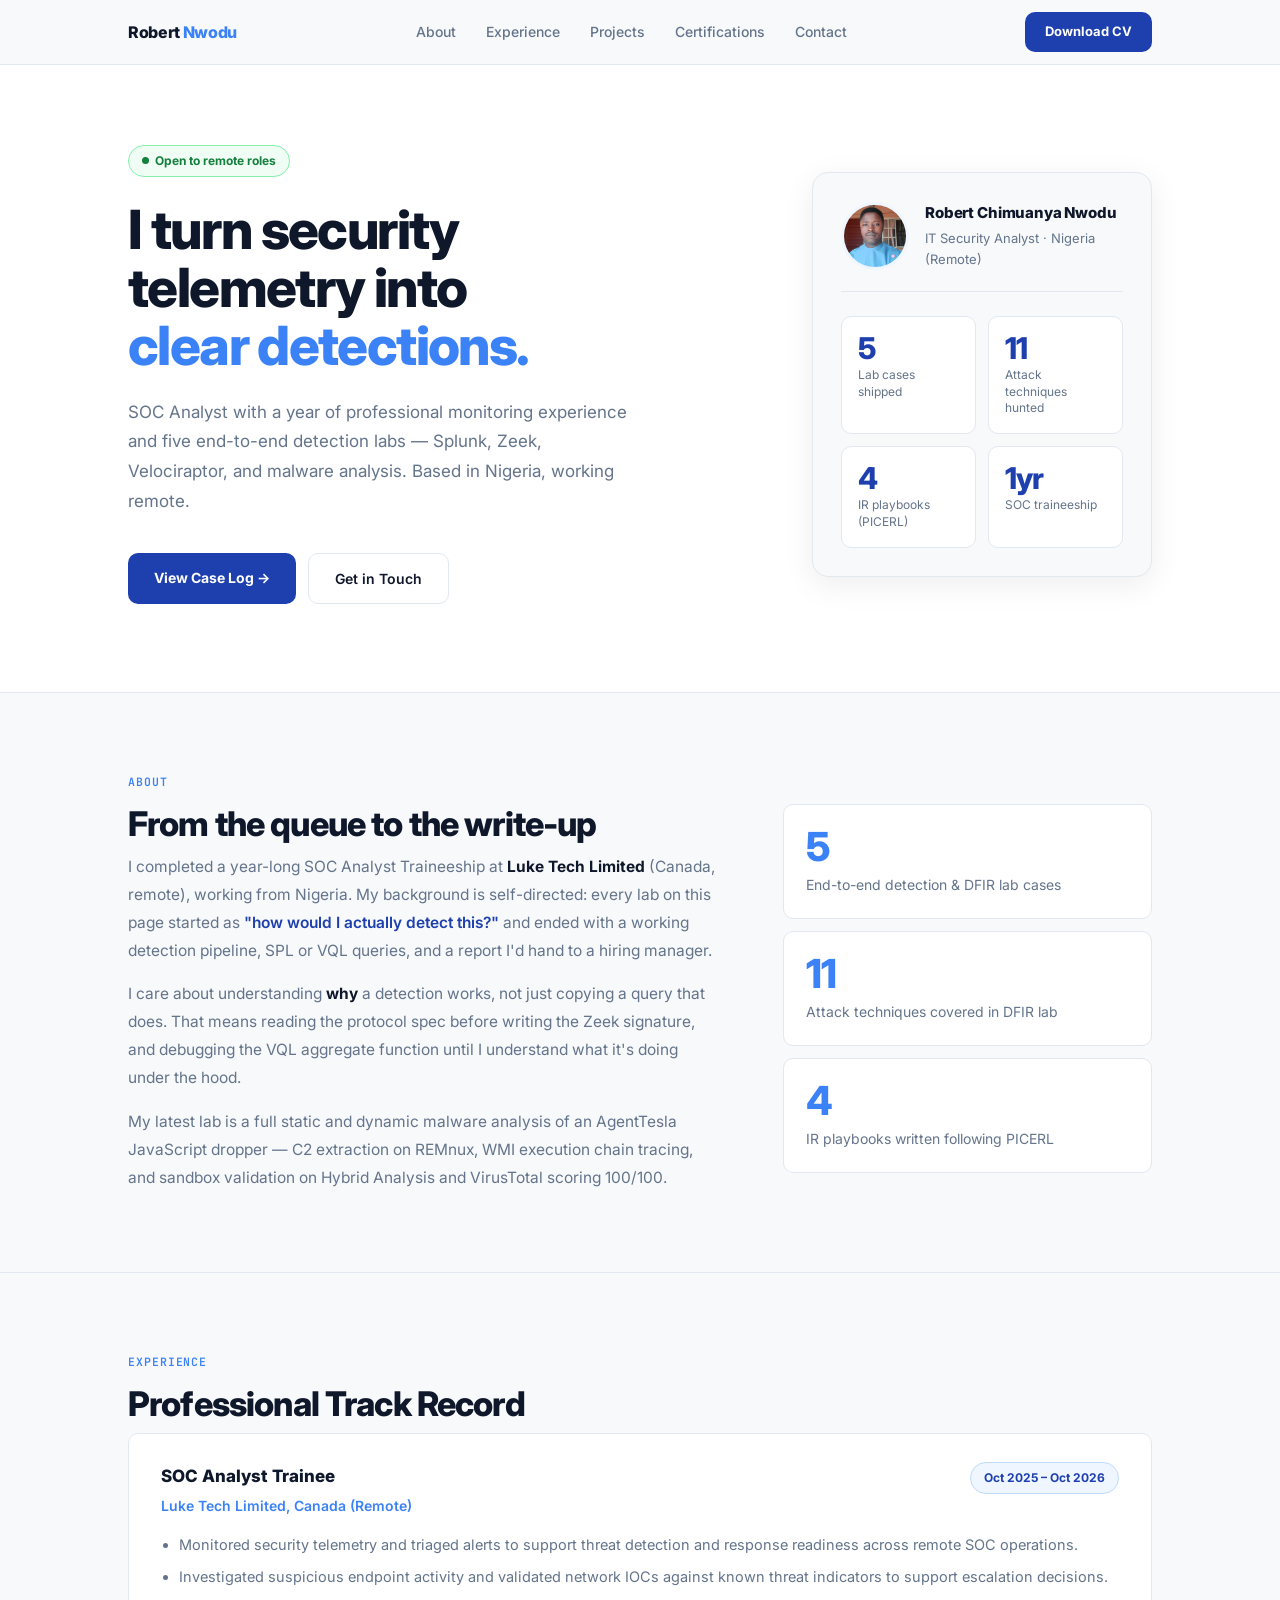
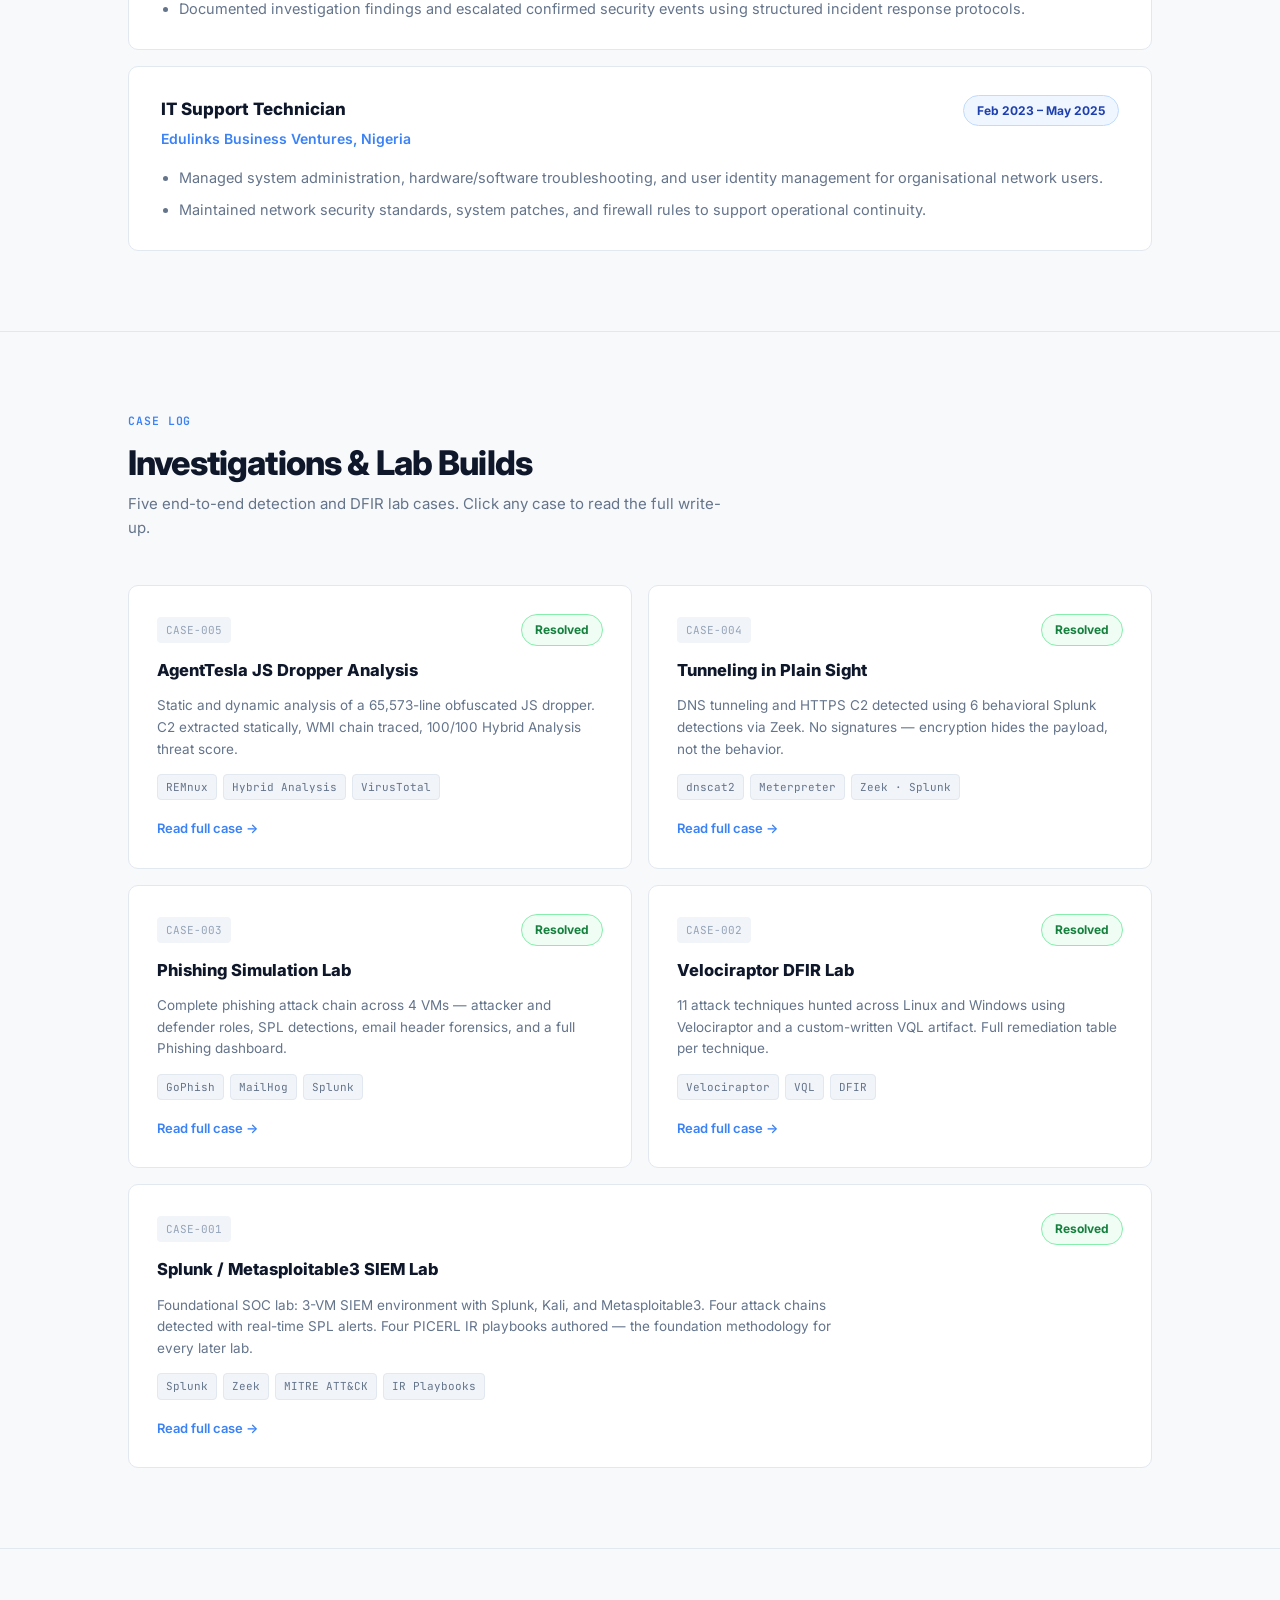
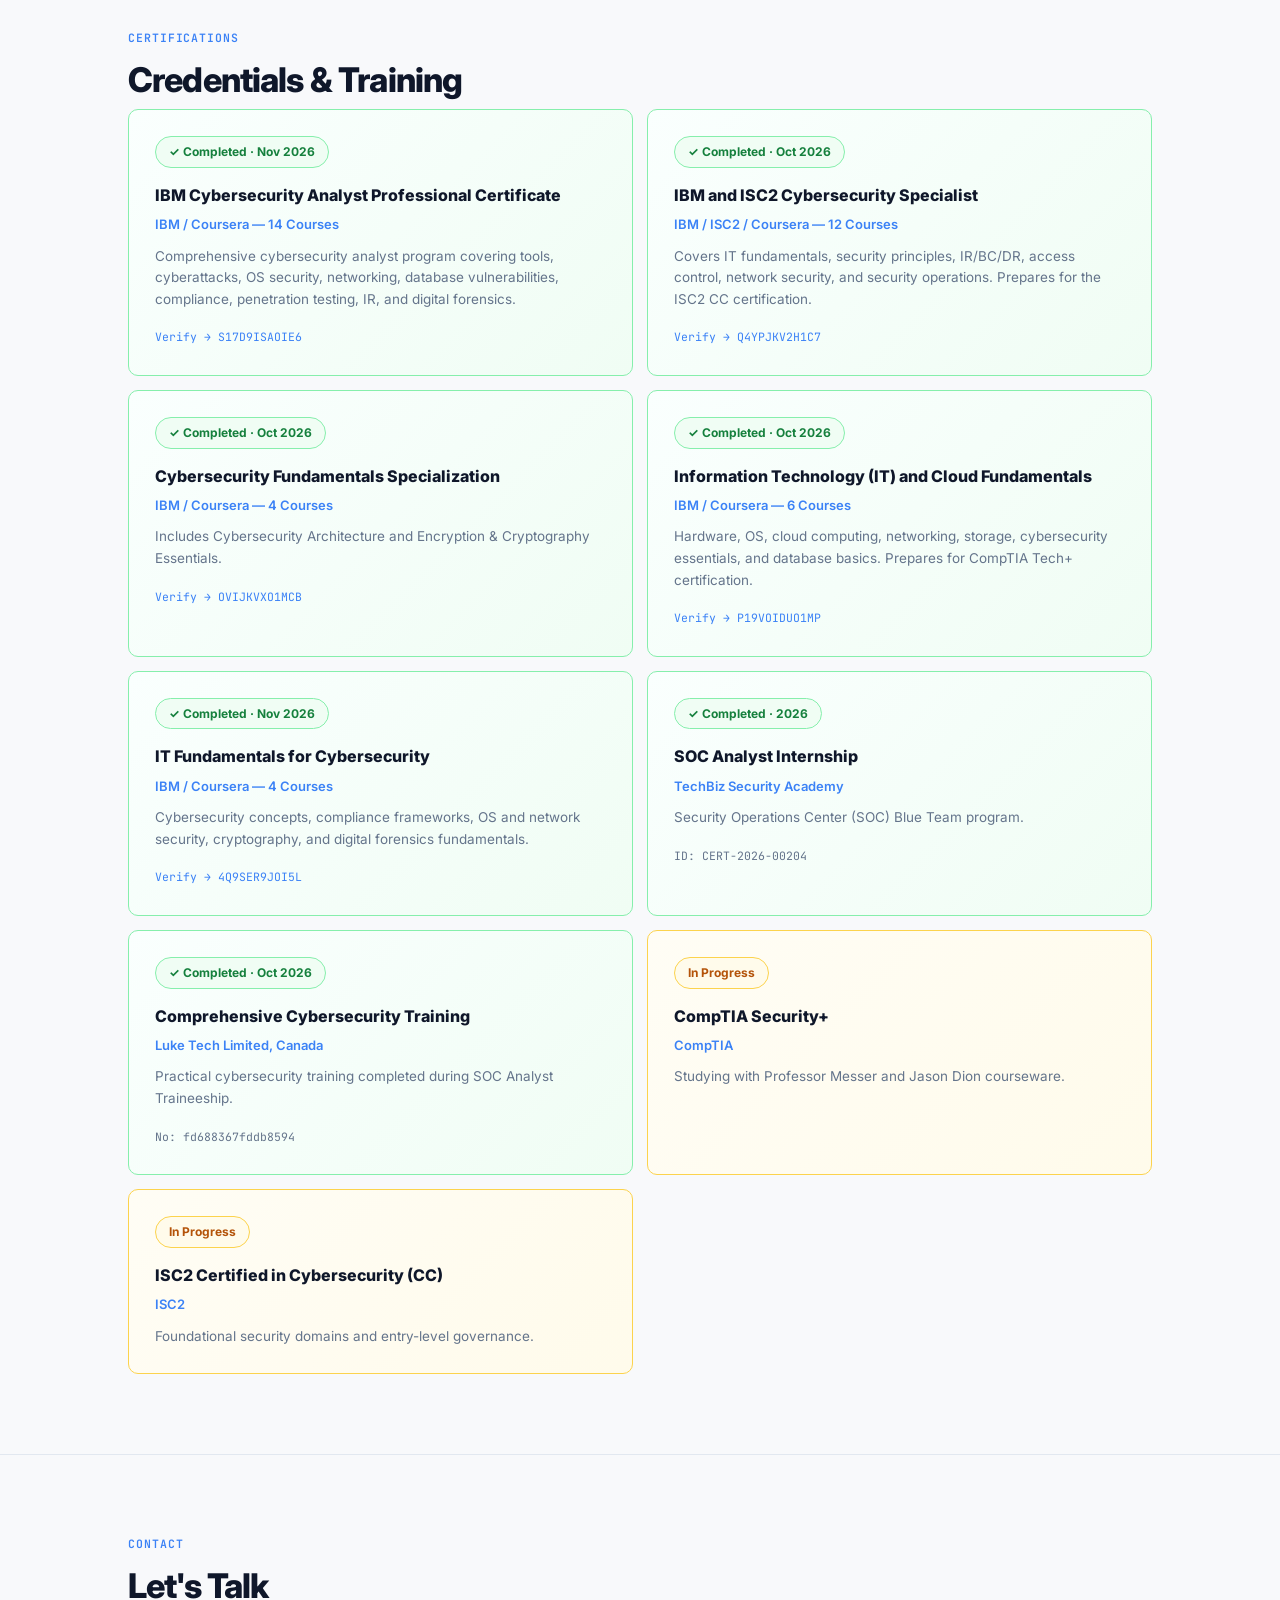
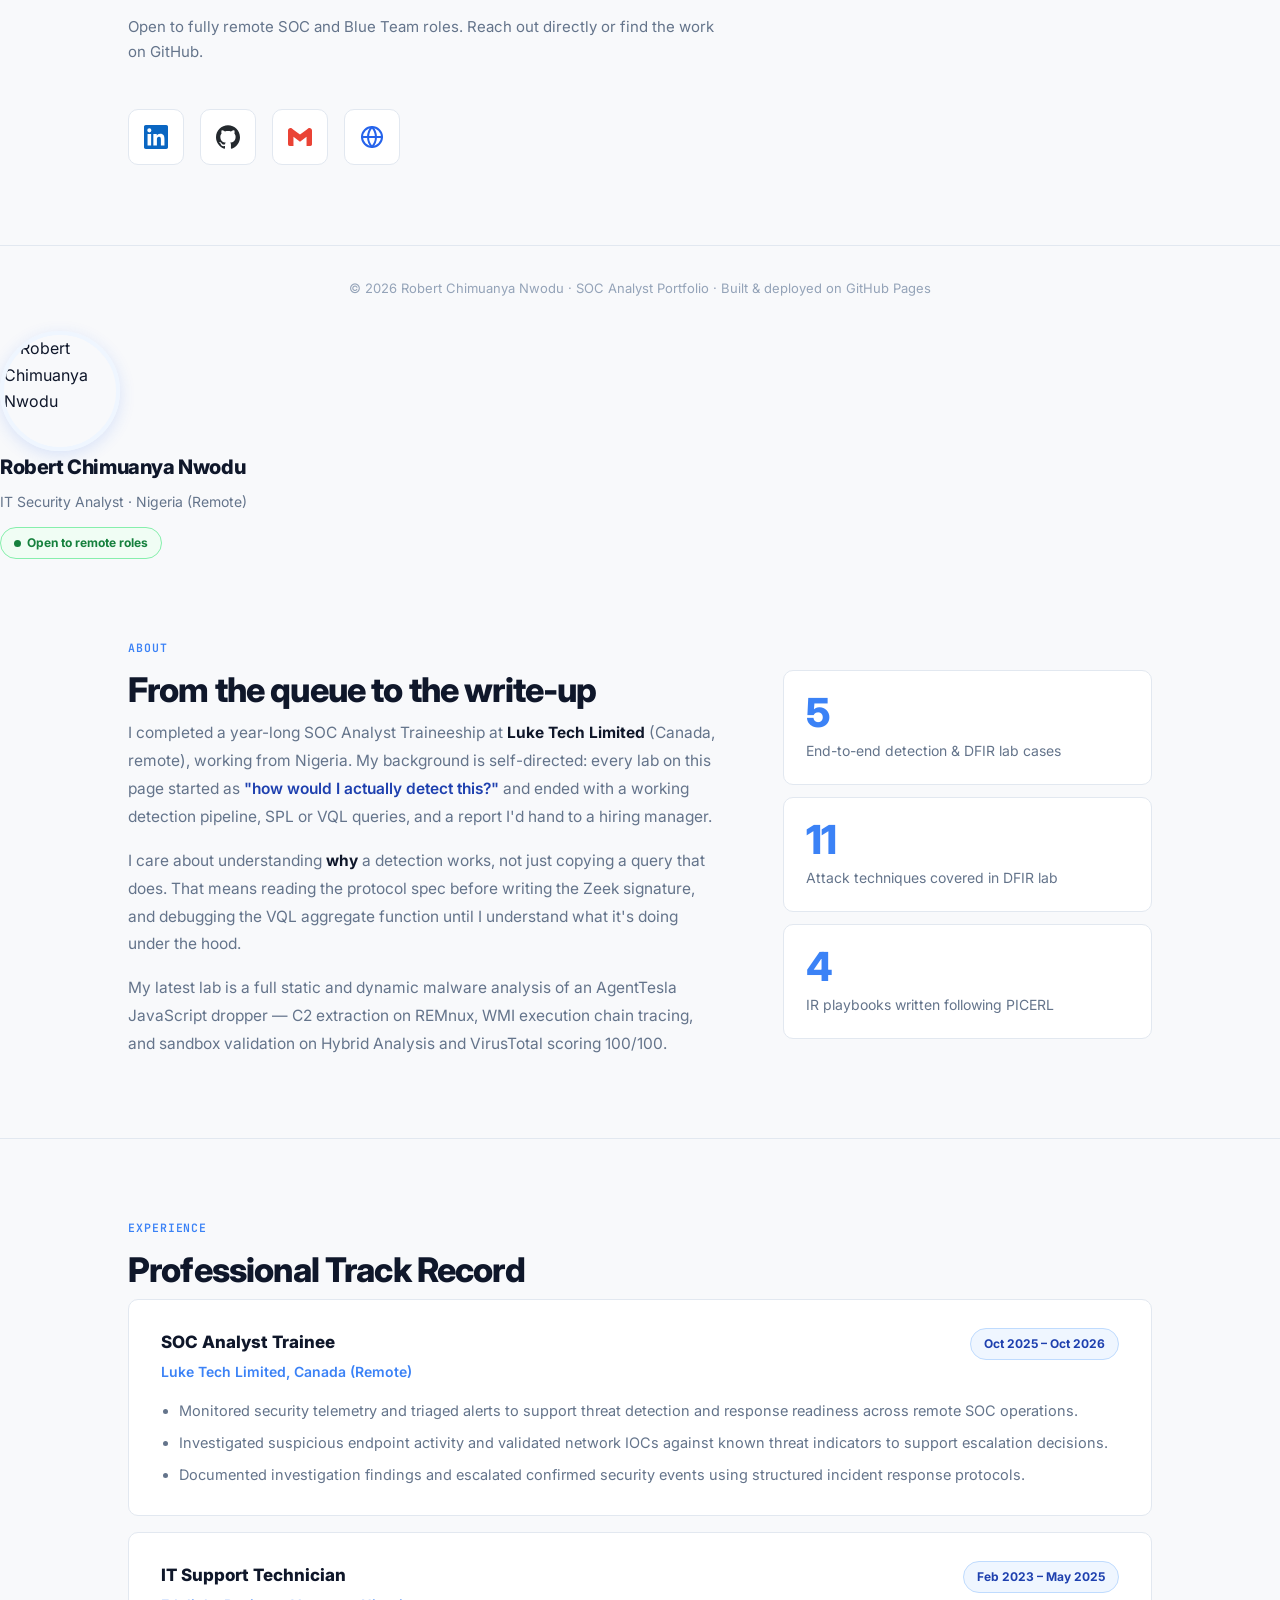
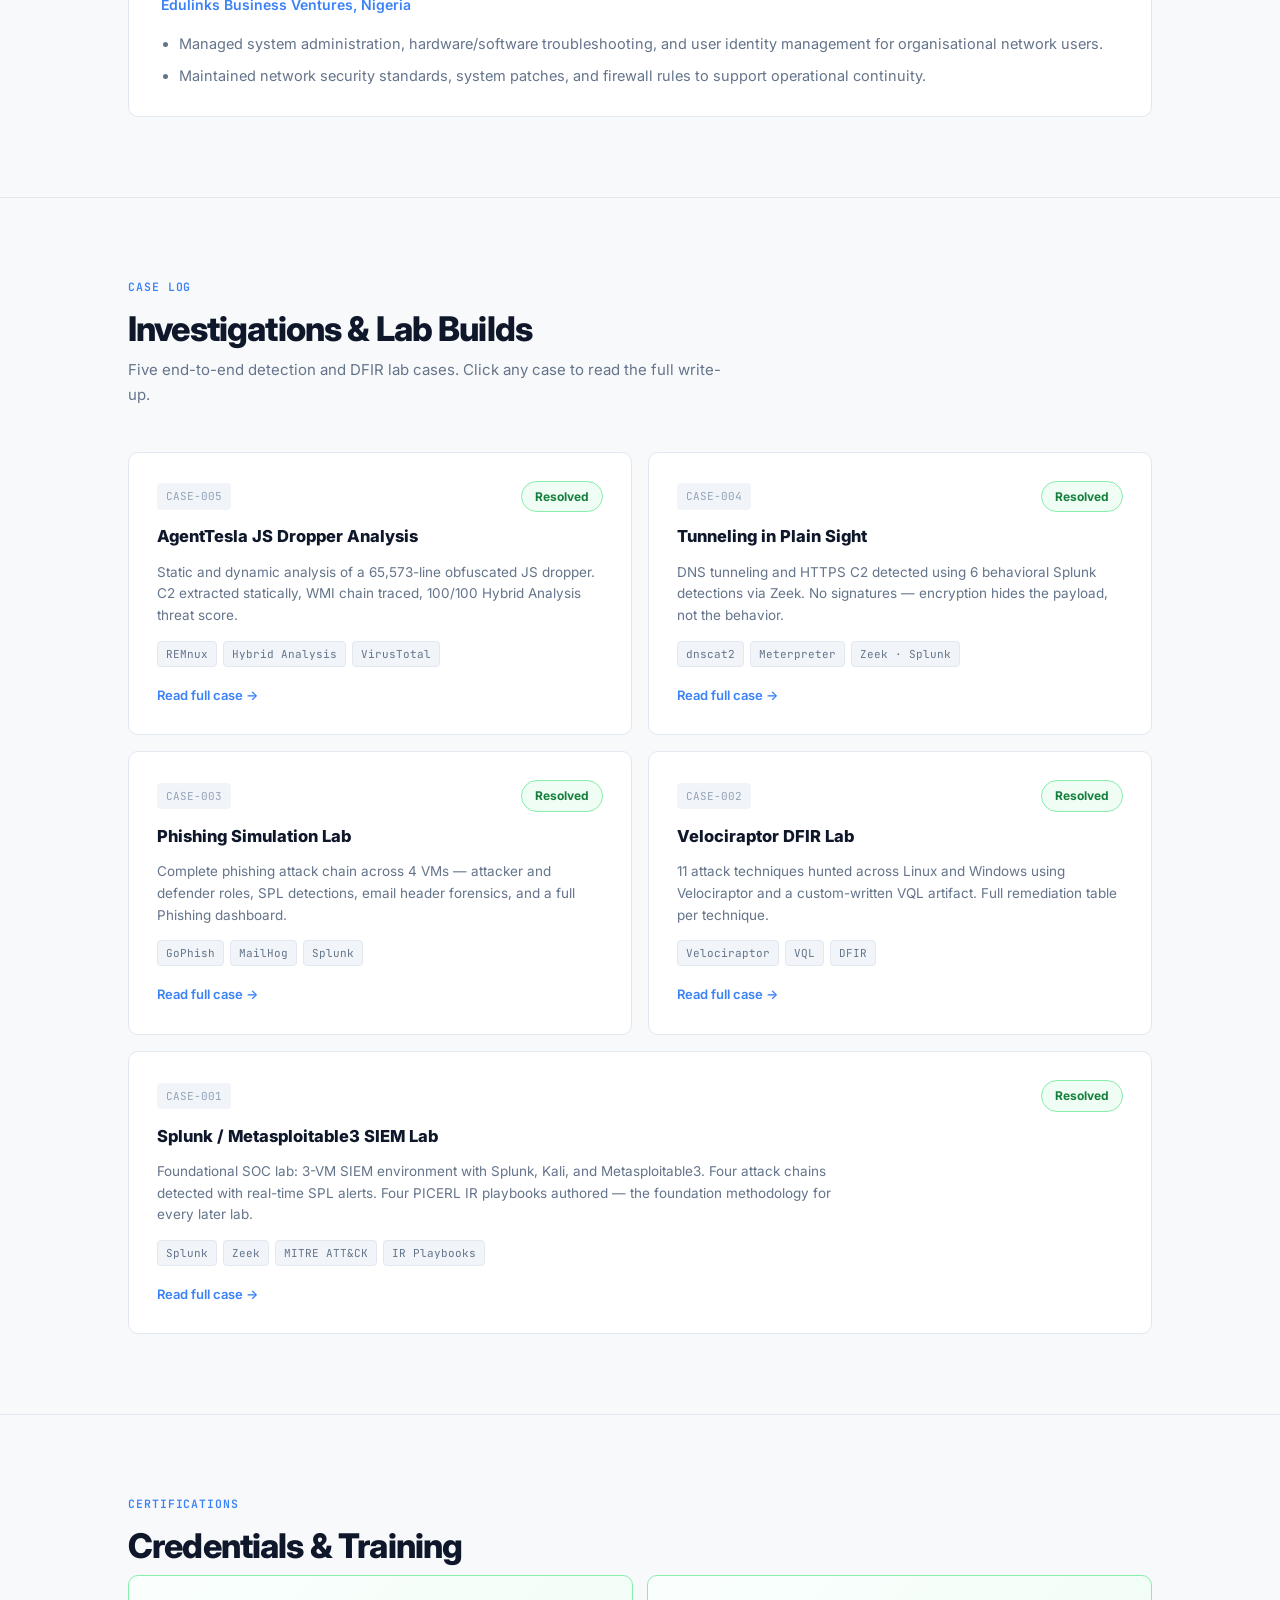
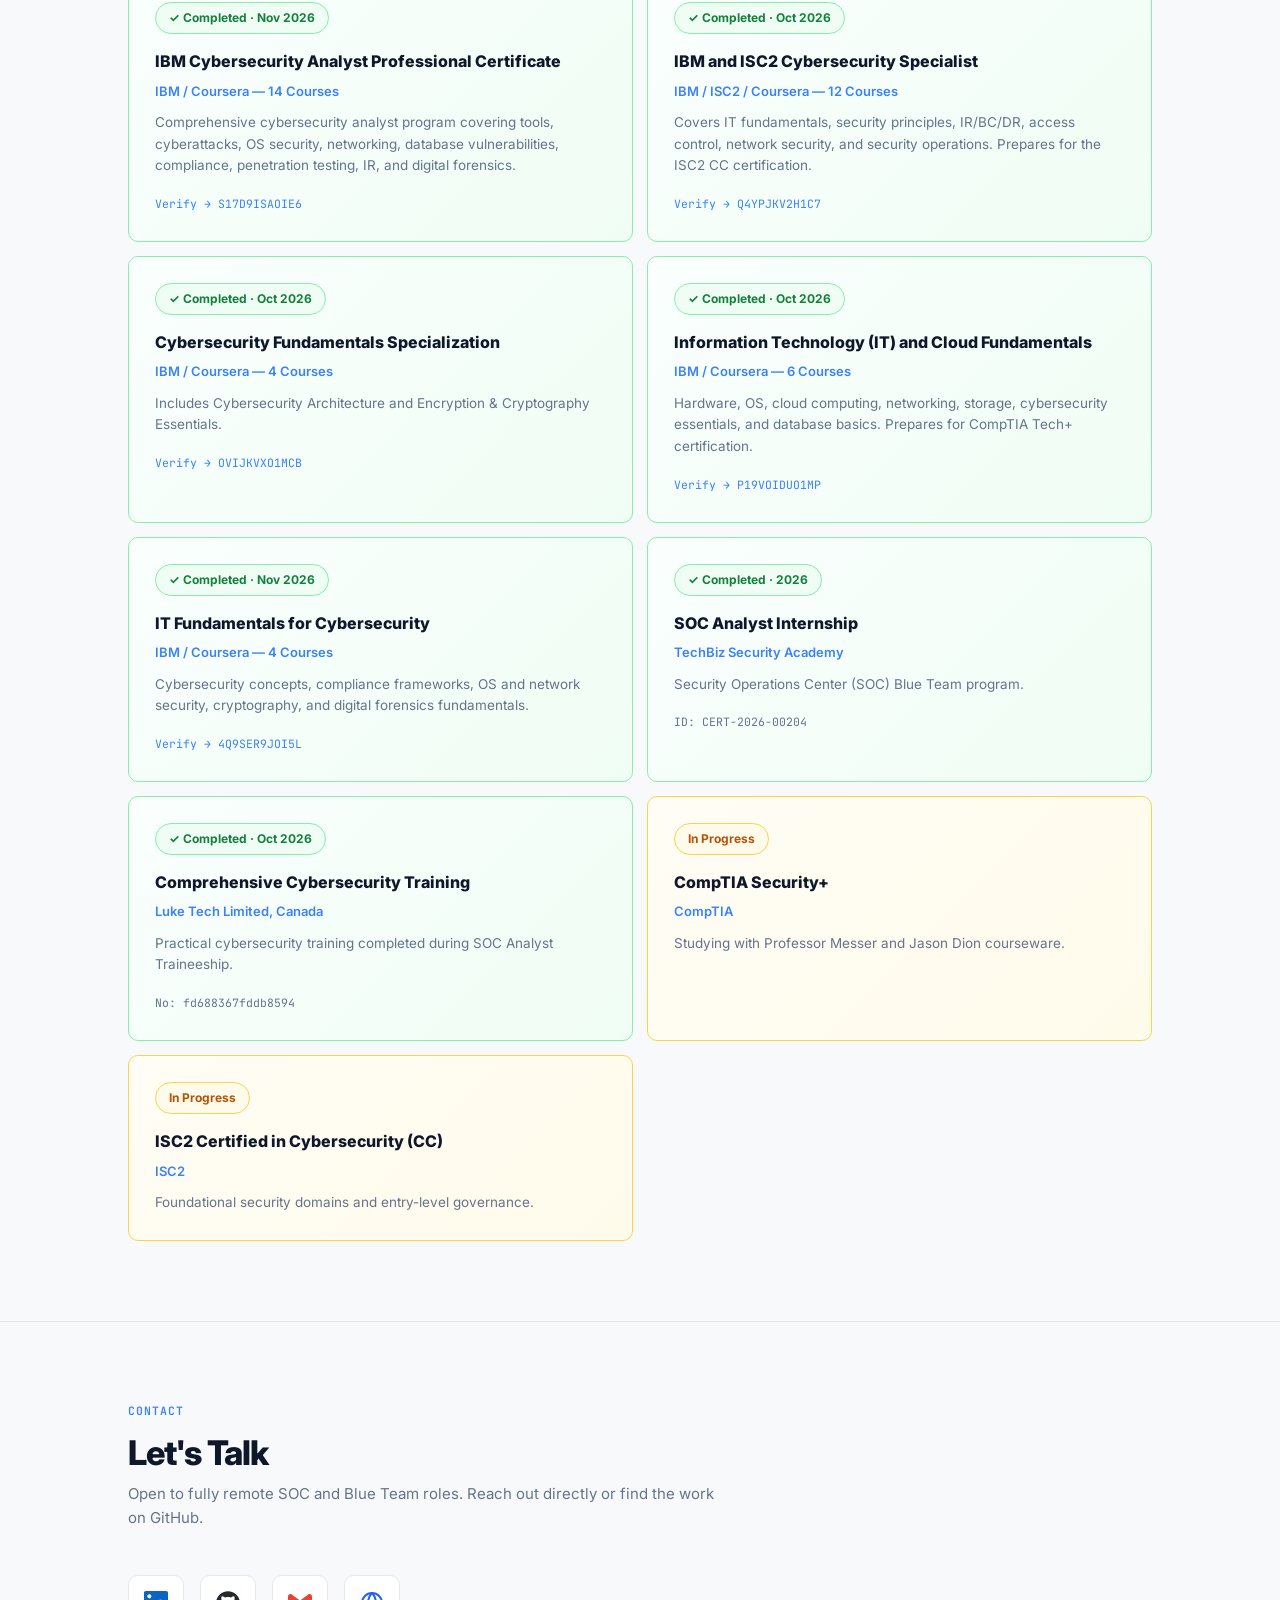
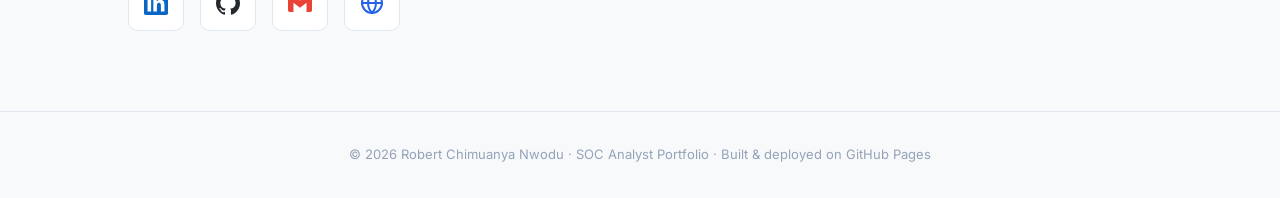
==== commit 5f13e80d: "Add files via upload" ====
--- a/index.html
+++ b/index.html
@@ -306,6 +306,14 @@
   <div style="display:grid;grid-template-columns:repeat(2,1fr);gap:14px;">
 
     <div style="background:var(--surface);border:1px solid var(--green-bd);border-radius:var(--r);padding:26px;background:linear-gradient(135deg,#FAFFFE,#F0FDF4);">
+      <span class="badge badge-green" style="margin-bottom:14px;">✓ Completed · Nov 2026</span>
+      <div style="font-weight:800;font-size:16px;margin-bottom:6px;">IBM Cybersecurity Analyst Professional Certificate</div>
+      <div style="font-size:13px;color:var(--accent-2);font-weight:600;margin-bottom:10px;">IBM / Coursera — 14 Courses</div>
+      <div style="font-size:13.5px;color:var(--muted);margin-bottom:12px;line-height:1.6;">Comprehensive cybersecurity analyst program covering tools, cyberattacks, OS security, networking, database vulnerabilities, compliance, penetration testing, IR, and digital forensics.</div>
+      <a href="https://coursera.org/verify/professional-cert/S17D9ISAOIE6" target="_blank" style="font-family:var(--mono);font-size:11.5px;color:var(--accent-2);">Verify → S17D9ISAOIE6</a>
+    </div>
+
+    <div style="background:var(--surface);border:1px solid var(--green-bd);border-radius:var(--r);padding:26px;background:linear-gradient(135deg,#FAFFFE,#F0FDF4);">
       <span class="badge badge-green" style="margin-bottom:14px;">✓ Completed · Oct 2026</span>
       <div style="font-weight:800;font-size:16px;margin-bottom:6px;">IBM and ISC2 Cybersecurity Specialist</div>
       <div style="font-size:13px;color:var(--accent-2);font-weight:600;margin-bottom:10px;">IBM / ISC2 / Coursera — 12 Courses</div>
@@ -322,6 +330,22 @@
     </div>
 
     <div style="background:var(--surface);border:1px solid var(--green-bd);border-radius:var(--r);padding:26px;background:linear-gradient(135deg,#FAFFFE,#F0FDF4);">
+      <span class="badge badge-green" style="margin-bottom:14px;">✓ Completed · Oct 2026</span>
+      <div style="font-weight:800;font-size:16px;margin-bottom:6px;">Information Technology (IT) and Cloud Fundamentals</div>
+      <div style="font-size:13px;color:var(--accent-2);font-weight:600;margin-bottom:10px;">IBM / Coursera — 6 Courses</div>
+      <div style="font-size:13.5px;color:var(--muted);margin-bottom:12px;line-height:1.6;">Hardware, OS, cloud computing, networking, storage, cybersecurity essentials, and database basics. Prepares for CompTIA Tech+ certification.</div>
+      <a href="https://coursera.org/verify/specialization/P19VOIDUO1MP" target="_blank" style="font-family:var(--mono);font-size:11.5px;color:var(--accent-2);">Verify → P19VOIDUO1MP</a>
+    </div>
+
+    <div style="background:var(--surface);border:1px solid var(--green-bd);border-radius:var(--r);padding:26px;background:linear-gradient(135deg,#FAFFFE,#F0FDF4);">
+      <span class="badge badge-green" style="margin-bottom:14px;">✓ Completed · Nov 2026</span>
+      <div style="font-weight:800;font-size:16px;margin-bottom:6px;">IT Fundamentals for Cybersecurity</div>
+      <div style="font-size:13px;color:var(--accent-2);font-weight:600;margin-bottom:10px;">IBM / Coursera — 4 Courses</div>
+      <div style="font-size:13.5px;color:var(--muted);margin-bottom:12px;line-height:1.6;">Cybersecurity concepts, compliance frameworks, OS and network security, cryptography, and digital forensics fundamentals.</div>
+      <a href="https://coursera.org/verify/specialization/4Q9SER9JOI5L" target="_blank" style="font-family:var(--mono);font-size:11.5px;color:var(--accent-2);">Verify → 4Q9SER9JOI5L</a>
+    </div>
+
+    <div style="background:var(--surface);border:1px solid var(--green-bd);border-radius:var(--r);padding:26px;background:linear-gradient(135deg,#FAFFFE,#F0FDF4);">
       <span class="badge badge-green" style="margin-bottom:14px;">✓ Completed · 2026</span>
       <div style="font-weight:800;font-size:16px;margin-bottom:6px;">SOC Analyst Internship</div>
       <div style="font-size:13px;color:var(--accent-2);font-weight:600;margin-bottom:10px;">TechBiz Security Academy</div>
@@ -361,18 +385,311 @@
   <div class="eyebrow">Contact</div>
   <h2 class="heading">Let's Talk</h2>
   <p class="subhead">Open to fully remote SOC and Blue Team roles. Reach out directly or find the work on GitHub.</p>
-  <div style="display:grid;grid-template-columns:repeat(3,1fr);gap:14px;max-width:680px;">
-    <a href="https://www.linkedin.com/in/robertchimuanyanwodu" target="_blank" rel="noopener" style="background:var(--surface);border:1px solid var(--border);border-radius:var(--r);padding:22px;display:flex;flex-direction:column;gap:5px;transition:border-color .15s,transform .15s;" onmouseover="this.style.borderColor='var(--accent-2)';this.style.transform='translateY(-2px)'" onmouseout="this.style.borderColor='var(--border)';this.style.transform='translateY(0)'">
-      <span style="font-family:var(--mono);font-size:10px;font-weight:700;color:var(--accent-2);letter-spacing:.07em;text-transform:uppercase;">LinkedIn</span>
-      <span style="font-size:13px;font-weight:600;color:var(--text);">in/robertchimuanyanwodu</span>
-    </a>
-    <a href="https://github.com/Robertnile" target="_blank" rel="noopener" style="background:var(--surface);border:1px solid var(--border);border-radius:var(--r);padding:22px;display:flex;flex-direction:column;gap:5px;transition:border-color .15s,transform .15s;" onmouseover="this.style.borderColor='var(--accent-2)';this.style.transform='translateY(-2px)'" onmouseout="this.style.borderColor='var(--border)';this.style.transform='translateY(0)'">
-      <span style="font-family:var(--mono);font-size:10px;font-weight:700;color:var(--accent-2);letter-spacing:.07em;text-transform:uppercase;">GitHub</span>
-      <span style="font-size:13px;font-weight:600;color:var(--text);">github.com/Robertnile</span>
-    </a>
-    <a href="mailto:chimuanyanwodu200@gmail.com" style="background:var(--surface);border:1px solid var(--border);border-radius:var(--r);padding:22px;display:flex;flex-direction:column;gap:5px;transition:border-color .15s,transform .15s;" onmouseover="this.style.borderColor='var(--accent-2)';this.style.transform='translateY(-2px)'" onmouseout="this.style.borderColor='var(--border)';this.style.transform='translateY(0)'">
-      <span style="font-family:var(--mono);font-size:10px;font-weight:700;color:var(--accent-2);letter-spacing:.07em;text-transform:uppercase;">Email</span>
-      <span style="font-size:13px;font-weight:600;color:var(--text);">chimuanyanwodu200@gmail.com</span>
+  <div style="display:flex;gap:16px;flex-wrap:wrap;">
+    <a href="https://www.linkedin.com/in/robertchimuanyanwodu" target="_blank" rel="noopener" title="LinkedIn" style="background:var(--surface);border:1px solid var(--border);border-radius:var(--r);width:56px;height:56px;display:flex;align-items:center;justify-content:center;transition:border-color .15s,transform .15s,background .15s;" onmouseover="this.style.borderColor='#0A66C2';this.style.background='#EFF6FF';this.style.transform='translateY(-2px)'" onmouseout="this.style.borderColor='var(--border)';this.style.background='var(--surface)';this.style.transform='translateY(0)'">
+      <svg width="24" height="24" viewBox="0 0 24 24" fill="#0A66C2"><path d="M20.447 20.452h-3.554v-5.569c0-1.328-.027-3.037-1.852-3.037-1.853 0-2.136 1.445-2.136 2.939v5.667H9.351V9h3.414v1.561h.046c.477-.9 1.637-1.85 3.37-1.85 3.601 0 4.267 2.37 4.267 5.455v6.286zM5.337 7.433a2.062 2.062 0 01-2.063-2.065 2.064 2.064 0 112.063 2.065zm1.782 13.019H3.555V9h3.564v11.452zM22.225 0H1.771C.792 0 0 .774 0 1.729v20.542C0 23.227.792 24 1.771 24h20.451C23.2 24 24 23.227 24 22.271V1.729C24 .774 23.2 0 22.222 0h.003z"/></svg>
+    </a>
+    <a href="https://github.com/Robertnile" target="_blank" rel="noopener" title="GitHub" style="background:var(--surface);border:1px solid var(--border);border-radius:var(--r);width:56px;height:56px;display:flex;align-items:center;justify-content:center;transition:border-color .15s,transform .15s,background .15s;" onmouseover="this.style.borderColor='#333';this.style.background='#f6f8fa';this.style.transform='translateY(-2px)'" onmouseout="this.style.borderColor='var(--border)';this.style.background='var(--surface)';this.style.transform='translateY(0)'">
+      <svg width="24" height="24" viewBox="0 0 24 24" fill="#24292e"><path d="M12 .297c-6.63 0-12 5.373-12 12 0 5.303 3.438 9.8 8.205 11.385.6.113.82-.258.82-.577 0-.285-.01-1.04-.015-2.04-3.338.724-4.042-1.61-4.042-1.61C4.422 18.07 3.633 17.7 3.633 17.7c-1.087-.744.084-.729.084-.729 1.205.084 1.838 1.236 1.838 1.236 1.07 1.835 2.809 1.305 3.495.998.108-.776.417-1.305.76-1.605-2.665-.3-5.466-1.332-5.466-5.93 0-1.31.465-2.38 1.235-3.22-.135-.303-.54-1.523.105-3.176 0 0 1.005-.322 3.3 1.23.96-.267 1.98-.399 3-.405 1.02.006 2.04.138 3 .405 2.28-1.552 3.285-1.23 3.285-1.23.645 1.653.24 2.873.12 3.176.765.84 1.23 1.91 1.23 3.22 0 4.61-2.805 5.625-5.475 5.92.42.36.81 1.096.81 2.22 0 1.606-.015 2.896-.015 3.286 0 .315.21.69.825.57C20.565 22.092 24 17.592 24 12.297c0-6.627-5.373-12-12-12"/></svg>
+    </a>
+    <a href="mailto:chimuanyanwodu200@gmail.com" title="Email" style="background:var(--surface);border:1px solid var(--border);border-radius:var(--r);width:56px;height:56px;display:flex;align-items:center;justify-content:center;transition:border-color .15s,transform .15s,background .15s;" onmouseover="this.style.borderColor='#EA4335';this.style.background='#FEF2F2';this.style.transform='translateY(-2px)'" onmouseout="this.style.borderColor='var(--border)';this.style.background='var(--surface)';this.style.transform='translateY(0)'">
+      <svg width="24" height="24" viewBox="0 0 24 24" fill="#EA4335"><path d="M24 5.457v13.909c0 .904-.732 1.636-1.636 1.636h-3.819V11.73L12 16.64l-6.545-4.91v9.273H1.636A1.636 1.636 0 010 19.366V5.457c0-2.023 2.309-3.178 3.927-1.964L5.455 4.64 12 9.548l6.545-4.907 1.528-1.147C21.69 2.28 24 3.434 24 5.457z"/></svg>
+    </a>
+    <a href="https://robertnile.github.io" title="Portfolio" style="background:var(--surface);border:1px solid var(--border);border-radius:var(--r);width:56px;height:56px;display:flex;align-items:center;justify-content:center;transition:border-color .15s,transform .15s,background .15s;" onmouseover="this.style.borderColor='var(--accent-2)';this.style.background='var(--accent-bg)';this.style.transform='translateY(-2px)'" onmouseout="this.style.borderColor='var(--border)';this.style.background='var(--surface)';this.style.transform='translateY(0)'">
+      <svg width="24" height="24" viewBox="0 0 24 24" fill="none" stroke="#2563EB" stroke-width="2" stroke-linecap="round" stroke-linejoin="round"><circle cx="12" cy="12" r="10"/><line x1="2" y1="12" x2="22" y2="12"/><path d="M12 2a15.3 15.3 0 014 10 15.3 15.3 0 01-4 10 15.3 15.3 0 01-4-10 15.3 15.3 0 014-10z"/></svg>
+    </a>
+  </div>
+</div>
+</section>
+
+
+<footer class="footer">
+  <p>© 2026 Robert Chimuanya Nwodu · SOC Analyst Portfolio · Built &amp; deployed on GitHub Pages</p>
+</footer>
+<style>
+@media(max-width:860px){
+  section > .wrap > div[style*="grid-template-columns:1fr 340px"],
+  section > .wrap > div[style*="grid-template-columns:1.6fr 1fr"],
+  #case-grid{grid-template-columns:1fr!important;}
+  #case-grid a[style*="grid-column:1/-1"]{grid-column:1!important;}
+  .contact-grid{grid-template-columns:1fr!important;}
+}
+</style>
+</body></html        <div style="background:var(--bg);border:1px solid var(--border);border-radius:16px;padding:32px;box-shadow:0 8px 32px rgba(0,0,0,.07);display:flex;flex-direction:column;align-items:center;text-align:center;gap:20px;">
+          <img src="" alt="Robert Chimuanya Nwodu" style="width:120px;height:120px;border-radius:50%;object-fit:cover;border:4px solid var(--accent-bg);box-shadow:0 4px 16px rgba(37,99,235,.15);">
+          <div>
+            <div style="font-weight:800;font-size:20px;letter-spacing:-.02em;margin-bottom:6px;">Robert Chimuanya Nwodu</div>
+            <div style="font-size:14px;color:var(--muted);margin-bottom:14px;">IT Security Analyst · Nigeria (Remote)</div>
+            <div class="badge badge-green" style="justify-content:center;"><span class="dot"></span> Open to remote roles</div>
+          </div>
+        </div></div>
+    </div>
+  </div>
+</div>
+</section>
+
+<!-- ABOUT -->
+<section class="section" id="about">
+<div class="wrap">
+  <div class="eyebrow">About</div>
+  <div style="display:grid;grid-template-columns:1.6fr 1fr;gap:64px;align-items:start;">
+    <div>
+      <h2 class="heading">From the queue to the write-up</h2>
+      <p style="color:var(--muted);font-size:15.5px;line-height:1.8;margin-bottom:16px;">
+        I completed a year-long SOC Analyst Traineeship at <strong style="color:var(--text);">Luke Tech Limited</strong> (Canada, remote), working from Nigeria. My background is self-directed: every lab on this page started as <em style="font-style:normal;color:var(--accent);font-weight:600;">"how would I actually detect this?"</em> and ended with a working detection pipeline, SPL or VQL queries, and a report I'd hand to a hiring manager.
+      </p>
+      <p style="color:var(--muted);font-size:15.5px;line-height:1.8;margin-bottom:16px;">
+        I care about understanding <strong style="color:var(--text);">why</strong> a detection works, not just copying a query that does. That means reading the protocol spec before writing the Zeek signature, and debugging the VQL aggregate function until I understand what it's doing under the hood.
+      </p>
+      <p style="color:var(--muted);font-size:15.5px;line-height:1.8;">
+        My latest lab is a full static and dynamic malware analysis of an AgentTesla JavaScript dropper — C2 extraction on REMnux, WMI execution chain tracing, and sandbox validation on Hybrid Analysis and VirusTotal scoring 100/100.
+      </p>
+    </div>
+    <div style="display:flex;flex-direction:column;gap:12px;">
+      <div style="background:var(--surface);border:1px solid var(--border);border-radius:var(--r);padding:22px;">
+        <div style="font-size:40px;font-weight:800;color:var(--accent-2);letter-spacing:-.03em;line-height:1;margin-bottom:6px;">5</div>
+        <div style="font-size:14px;color:var(--muted);">End-to-end detection &amp; DFIR lab cases</div>
+      </div>
+      <div style="background:var(--surface);border:1px solid var(--border);border-radius:var(--r);padding:22px;">
+        <div style="font-size:40px;font-weight:800;color:var(--accent-2);letter-spacing:-.03em;line-height:1;margin-bottom:6px;">11</div>
+        <div style="font-size:14px;color:var(--muted);">Attack techniques covered in DFIR lab</div>
+      </div>
+      <div style="background:var(--surface);border:1px solid var(--border);border-radius:var(--r);padding:22px;">
+        <div style="font-size:40px;font-weight:800;color:var(--accent-2);letter-spacing:-.03em;line-height:1;margin-bottom:6px;">4</div>
+        <div style="font-size:14px;color:var(--muted);">IR playbooks written following PICERL</div>
+      </div>
+    </div>
+  </div>
+</div>
+</section>
+
+<!-- EXPERIENCE -->
+<section class="section" id="experience">
+<div class="wrap">
+  <div class="eyebrow">Experience</div>
+  <h2 class="heading">Professional Track Record</h2>
+  <div style="display:flex;flex-direction:column;gap:16px;">
+
+    <div style="background:var(--surface);border:1px solid var(--border);border-radius:var(--r);padding:28px 32px;">
+      <div style="display:flex;justify-content:space-between;align-items:flex-start;margin-bottom:16px;flex-wrap:wrap;gap:8px;">
+        <div>
+          <div style="font-weight:800;font-size:17px;margin-bottom:4px;">SOC Analyst Trainee</div>
+          <div style="font-size:14px;color:var(--accent-2);font-weight:600;">Luke Tech Limited, Canada (Remote)</div>
+        </div>
+        <span class="badge badge-blue">Oct 2025 – Oct 2026</span>
+      </div>
+      <ul style="padding-left:18px;display:flex;flex-direction:column;gap:8px;">
+        <li style="font-size:14.5px;color:var(--muted);">Monitored security telemetry and triaged alerts to support threat detection and response readiness across remote SOC operations.</li>
+        <li style="font-size:14.5px;color:var(--muted);">Investigated suspicious endpoint activity and validated network IOCs against known threat indicators to support escalation decisions.</li>
+        <li style="font-size:14.5px;color:var(--muted);">Documented investigation findings and escalated confirmed security events using structured incident response protocols.</li>
+      </ul>
+    </div>
+
+    <div style="background:var(--surface);border:1px solid var(--border);border-radius:var(--r);padding:28px 32px;">
+      <div style="display:flex;justify-content:space-between;align-items:flex-start;margin-bottom:16px;flex-wrap:wrap;gap:8px;">
+        <div>
+          <div style="font-weight:800;font-size:17px;margin-bottom:4px;">IT Support Technician</div>
+          <div style="font-size:14px;color:var(--accent-2);font-weight:600;">Edulinks Business Ventures, Nigeria</div>
+        </div>
+        <span class="badge badge-blue">Feb 2023 – May 2025</span>
+      </div>
+      <ul style="padding-left:18px;display:flex;flex-direction:column;gap:8px;">
+        <li style="font-size:14.5px;color:var(--muted);">Managed system administration, hardware/software troubleshooting, and user identity management for organisational network users.</li>
+        <li style="font-size:14.5px;color:var(--muted);">Maintained network security standards, system patches, and firewall rules to support operational continuity.</li>
+      </ul>
+    </div>
+
+  </div>
+</div>
+</section>
+
+<!-- PROJECTS -->
+<section class="section" id="projects">
+<div class="wrap">
+  <div class="eyebrow">Case Log</div>
+  <h2 class="heading">Investigations &amp; Lab Builds</h2>
+  <p class="subhead">Five end-to-end detection and DFIR lab cases. Click any case to read the full write-up.</p>
+  <div style="display:grid;grid-template-columns:repeat(2,1fr);gap:16px;" id="case-grid">
+
+    <a href="cases/case-005.html" style="background:var(--surface);border:1px solid var(--border);border-radius:var(--r);padding:28px;display:flex;flex-direction:column;gap:14px;transition:border-color .2s,transform .2s;" onmouseover="this.style.borderColor='var(--accent-2)';this.style.transform='translateY(-3px)'" onmouseout="this.style.borderColor='var(--border)';this.style.transform='translateY(0)'">
+      <div style="display:flex;justify-content:space-between;align-items:center;">
+        <span style="font-family:var(--mono);font-size:11px;color:var(--light);background:var(--surface-2);padding:4px 9px;border-radius:4px;">CASE-005</span>
+        <span class="badge badge-green">Resolved</span>
+      </div>
+      <div style="font-weight:800;font-size:16.5px;line-height:1.3;">AgentTesla JS Dropper Analysis</div>
+      <div style="font-size:13.5px;color:var(--muted);line-height:1.6;">Static and dynamic analysis of a 65,573-line obfuscated JS dropper. C2 extracted statically, WMI chain traced, 100/100 Hybrid Analysis threat score.</div>
+      <div style="display:flex;flex-wrap:wrap;gap:6px;">
+        <span style="font-family:var(--mono);font-size:11px;background:var(--surface-2);border:1px solid var(--border);color:var(--muted);padding:3px 8px;border-radius:4px;">REMnux</span>
+        <span style="font-family:var(--mono);font-size:11px;background:var(--surface-2);border:1px solid var(--border);color:var(--muted);padding:3px 8px;border-radius:4px;">Hybrid Analysis</span>
+        <span style="font-family:var(--mono);font-size:11px;background:var(--surface-2);border:1px solid var(--border);color:var(--muted);padding:3px 8px;border-radius:4px;">VirusTotal</span>
+      </div>
+      <div style="font-size:13px;color:var(--accent-2);font-weight:600;margin-top:4px;">Read full case →</div>
+    </a>
+
+    <a href="cases/case-004.html" style="background:var(--surface);border:1px solid var(--border);border-radius:var(--r);padding:28px;display:flex;flex-direction:column;gap:14px;transition:border-color .2s,transform .2s;" onmouseover="this.style.borderColor='var(--accent-2)';this.style.transform='translateY(-3px)'" onmouseout="this.style.borderColor='var(--border)';this.style.transform='translateY(0)'">
+      <div style="display:flex;justify-content:space-between;align-items:center;">
+        <span style="font-family:var(--mono);font-size:11px;color:var(--light);background:var(--surface-2);padding:4px 9px;border-radius:4px;">CASE-004</span>
+        <span class="badge badge-green">Resolved</span>
+      </div>
+      <div style="font-weight:800;font-size:16.5px;line-height:1.3;">Tunneling in Plain Sight</div>
+      <div style="font-size:13.5px;color:var(--muted);line-height:1.6;">DNS tunneling and HTTPS C2 detected using 6 behavioral Splunk detections via Zeek. No signatures — encryption hides the payload, not the behavior.</div>
+      <div style="display:flex;flex-wrap:wrap;gap:6px;">
+        <span style="font-family:var(--mono);font-size:11px;background:var(--surface-2);border:1px solid var(--border);color:var(--muted);padding:3px 8px;border-radius:4px;">dnscat2</span>
+        <span style="font-family:var(--mono);font-size:11px;background:var(--surface-2);border:1px solid var(--border);color:var(--muted);padding:3px 8px;border-radius:4px;">Meterpreter</span>
+        <span style="font-family:var(--mono);font-size:11px;background:var(--surface-2);border:1px solid var(--border);color:var(--muted);padding:3px 8px;border-radius:4px;">Zeek · Splunk</span>
+      </div>
+      <div style="font-size:13px;color:var(--accent-2);font-weight:600;margin-top:4px;">Read full case →</div>
+    </a>
+
+    <a href="cases/case-003.html" style="background:var(--surface);border:1px solid var(--border);border-radius:var(--r);padding:28px;display:flex;flex-direction:column;gap:14px;transition:border-color .2s,transform .2s;" onmouseover="this.style.borderColor='var(--accent-2)';this.style.transform='translateY(-3px)'" onmouseout="this.style.borderColor='var(--border)';this.style.transform='translateY(0)'">
+      <div style="display:flex;justify-content:space-between;align-items:center;">
+        <span style="font-family:var(--mono);font-size:11px;color:var(--light);background:var(--surface-2);padding:4px 9px;border-radius:4px;">CASE-003</span>
+        <span class="badge badge-green">Resolved</span>
+      </div>
+      <div style="font-weight:800;font-size:16.5px;line-height:1.3;">Phishing Simulation Lab</div>
+      <div style="font-size:13.5px;color:var(--muted);line-height:1.6;">Complete phishing attack chain across 4 VMs — attacker and defender roles, SPL detections, email header forensics, and a full Phishing dashboard.</div>
+      <div style="display:flex;flex-wrap:wrap;gap:6px;">
+        <span style="font-family:var(--mono);font-size:11px;background:var(--surface-2);border:1px solid var(--border);color:var(--muted);padding:3px 8px;border-radius:4px;">GoPhish</span>
+        <span style="font-family:var(--mono);font-size:11px;background:var(--surface-2);border:1px solid var(--border);color:var(--muted);padding:3px 8px;border-radius:4px;">MailHog</span>
+        <span style="font-family:var(--mono);font-size:11px;background:var(--surface-2);border:1px solid var(--border);color:var(--muted);padding:3px 8px;border-radius:4px;">Splunk</span>
+      </div>
+      <div style="font-size:13px;color:var(--accent-2);font-weight:600;margin-top:4px;">Read full case →</div>
+    </a>
+
+    <a href="cases/case-002.html" style="background:var(--surface);border:1px solid var(--border);border-radius:var(--r);padding:28px;display:flex;flex-direction:column;gap:14px;transition:border-color .2s,transform .2s;" onmouseover="this.style.borderColor='var(--accent-2)';this.style.transform='translateY(-3px)'" onmouseout="this.style.borderColor='var(--border)';this.style.transform='translateY(0)'">
+      <div style="display:flex;justify-content:space-between;align-items:center;">
+        <span style="font-family:var(--mono);font-size:11px;color:var(--light);background:var(--surface-2);padding:4px 9px;border-radius:4px;">CASE-002</span>
+        <span class="badge badge-green">Resolved</span>
+      </div>
+      <div style="font-weight:800;font-size:16.5px;line-height:1.3;">Velociraptor DFIR Lab</div>
+      <div style="font-size:13.5px;color:var(--muted);line-height:1.6;">11 attack techniques hunted across Linux and Windows using Velociraptor and a custom-written VQL artifact. Full remediation table per technique.</div>
+      <div style="display:flex;flex-wrap:wrap;gap:6px;">
+        <span style="font-family:var(--mono);font-size:11px;background:var(--surface-2);border:1px solid var(--border);color:var(--muted);padding:3px 8px;border-radius:4px;">Velociraptor</span>
+        <span style="font-family:var(--mono);font-size:11px;background:var(--surface-2);border:1px solid var(--border);color:var(--muted);padding:3px 8px;border-radius:4px;">VQL</span>
+        <span style="font-family:var(--mono);font-size:11px;background:var(--surface-2);border:1px solid var(--border);color:var(--muted);padding:3px 8px;border-radius:4px;">DFIR</span>
+      </div>
+      <div style="font-size:13px;color:var(--accent-2);font-weight:600;margin-top:4px;">Read full case →</div>
+    </a>
+
+    <a href="cases/case-001.html" style="background:var(--surface);border:1px solid var(--border);border-radius:var(--r);padding:28px;display:flex;flex-direction:column;gap:14px;transition:border-color .2s,transform .2s;grid-column:1/-1;" onmouseover="this.style.borderColor='var(--accent-2)';this.style.transform='translateY(-3px)'" onmouseout="this.style.borderColor='var(--border)';this.style.transform='translateY(0)'">
+      <div style="display:flex;justify-content:space-between;align-items:center;">
+        <span style="font-family:var(--mono);font-size:11px;color:var(--light);background:var(--surface-2);padding:4px 9px;border-radius:4px;">CASE-001</span>
+        <span class="badge badge-green">Resolved</span>
+      </div>
+      <div style="font-weight:800;font-size:16.5px;line-height:1.3;">Splunk / Metasploitable3 SIEM Lab</div>
+      <div style="font-size:13.5px;color:var(--muted);line-height:1.6;max-width:680px;">Foundational SOC lab: 3-VM SIEM environment with Splunk, Kali, and Metasploitable3. Four attack chains detected with real-time SPL alerts. Four PICERL IR playbooks authored — the foundation methodology for every later lab.</div>
+      <div style="display:flex;flex-wrap:wrap;gap:6px;">
+        <span style="font-family:var(--mono);font-size:11px;background:var(--surface-2);border:1px solid var(--border);color:var(--muted);padding:3px 8px;border-radius:4px;">Splunk</span>
+        <span style="font-family:var(--mono);font-size:11px;background:var(--surface-2);border:1px solid var(--border);color:var(--muted);padding:3px 8px;border-radius:4px;">Zeek</span>
+        <span style="font-family:var(--mono);font-size:11px;background:var(--surface-2);border:1px solid var(--border);color:var(--muted);padding:3px 8px;border-radius:4px;">MITRE ATT&CK</span>
+        <span style="font-family:var(--mono);font-size:11px;background:var(--surface-2);border:1px solid var(--border);color:var(--muted);padding:3px 8px;border-radius:4px;">IR Playbooks</span>
+      </div>
+      <div style="font-size:13px;color:var(--accent-2);font-weight:600;margin-top:4px;">Read full case →</div>
+    </a>
+
+  </div>
+</div>
+</section>
+
+<!-- CERTS -->
+<section class="section" id="certs">
+<div class="wrap">
+  <div class="eyebrow">Certifications</div>
+  <h2 class="heading">Credentials &amp; Training</h2>
+  <div style="display:grid;grid-template-columns:repeat(2,1fr);gap:14px;">
+
+    <div style="background:var(--surface);border:1px solid var(--green-bd);border-radius:var(--r);padding:26px;background:linear-gradient(135deg,#FAFFFE,#F0FDF4);">
+      <span class="badge badge-green" style="margin-bottom:14px;">✓ Completed · Nov 2026</span>
+      <div style="font-weight:800;font-size:16px;margin-bottom:6px;">IBM Cybersecurity Analyst Professional Certificate</div>
+      <div style="font-size:13px;color:var(--accent-2);font-weight:600;margin-bottom:10px;">IBM / Coursera — 14 Courses</div>
+      <div style="font-size:13.5px;color:var(--muted);margin-bottom:12px;line-height:1.6;">Comprehensive cybersecurity analyst program covering tools, cyberattacks, OS security, networking, database vulnerabilities, compliance, penetration testing, IR, and digital forensics.</div>
+      <a href="https://coursera.org/verify/professional-cert/S17D9ISAOIE6" target="_blank" style="font-family:var(--mono);font-size:11.5px;color:var(--accent-2);">Verify → S17D9ISAOIE6</a>
+    </div>
+
+    <div style="background:var(--surface);border:1px solid var(--green-bd);border-radius:var(--r);padding:26px;background:linear-gradient(135deg,#FAFFFE,#F0FDF4);">
+      <span class="badge badge-green" style="margin-bottom:14px;">✓ Completed · Oct 2026</span>
+      <div style="font-weight:800;font-size:16px;margin-bottom:6px;">IBM and ISC2 Cybersecurity Specialist</div>
+      <div style="font-size:13px;color:var(--accent-2);font-weight:600;margin-bottom:10px;">IBM / ISC2 / Coursera — 12 Courses</div>
+      <div style="font-size:13.5px;color:var(--muted);margin-bottom:12px;line-height:1.6;">Covers IT fundamentals, security principles, IR/BC/DR, access control, network security, and security operations. Prepares for the ISC2 CC certification.</div>
+      <a href="https://coursera.org/verify/professional-cert/Q4YPJKV2H1C7" target="_blank" style="font-family:var(--mono);font-size:11.5px;color:var(--accent-2);">Verify → Q4YPJKV2H1C7</a>
+    </div>
+
+    <div style="background:var(--surface);border:1px solid var(--green-bd);border-radius:var(--r);padding:26px;background:linear-gradient(135deg,#FAFFFE,#F0FDF4);">
+      <span class="badge badge-green" style="margin-bottom:14px;">✓ Completed · Oct 2026</span>
+      <div style="font-weight:800;font-size:16px;margin-bottom:6px;">Cybersecurity Fundamentals Specialization</div>
+      <div style="font-size:13px;color:var(--accent-2);font-weight:600;margin-bottom:10px;">IBM / Coursera — 4 Courses</div>
+      <div style="font-size:13.5px;color:var(--muted);margin-bottom:12px;line-height:1.6;">Includes Cybersecurity Architecture and Encryption &amp; Cryptography Essentials.</div>
+      <a href="https://coursera.org/verify/specialization/OVIJKVXO1MCB" target="_blank" style="font-family:var(--mono);font-size:11.5px;color:var(--accent-2);">Verify → OVIJKVXO1MCB</a>
+    </div>
+
+    <div style="background:var(--surface);border:1px solid var(--green-bd);border-radius:var(--r);padding:26px;background:linear-gradient(135deg,#FAFFFE,#F0FDF4);">
+      <span class="badge badge-green" style="margin-bottom:14px;">✓ Completed · Oct 2026</span>
+      <div style="font-weight:800;font-size:16px;margin-bottom:6px;">Information Technology (IT) and Cloud Fundamentals</div>
+      <div style="font-size:13px;color:var(--accent-2);font-weight:600;margin-bottom:10px;">IBM / Coursera — 6 Courses</div>
+      <div style="font-size:13.5px;color:var(--muted);margin-bottom:12px;line-height:1.6;">Hardware, OS, cloud computing, networking, storage, cybersecurity essentials, and database basics. Prepares for CompTIA Tech+ certification.</div>
+      <a href="https://coursera.org/verify/specialization/P19VOIDUO1MP" target="_blank" style="font-family:var(--mono);font-size:11.5px;color:var(--accent-2);">Verify → P19VOIDUO1MP</a>
+    </div>
+
+    <div style="background:var(--surface);border:1px solid var(--green-bd);border-radius:var(--r);padding:26px;background:linear-gradient(135deg,#FAFFFE,#F0FDF4);">
+      <span class="badge badge-green" style="margin-bottom:14px;">✓ Completed · Nov 2026</span>
+      <div style="font-weight:800;font-size:16px;margin-bottom:6px;">IT Fundamentals for Cybersecurity</div>
+      <div style="font-size:13px;color:var(--accent-2);font-weight:600;margin-bottom:10px;">IBM / Coursera — 4 Courses</div>
+      <div style="font-size:13.5px;color:var(--muted);margin-bottom:12px;line-height:1.6;">Cybersecurity concepts, compliance frameworks, OS and network security, cryptography, and digital forensics fundamentals.</div>
+      <a href="https://coursera.org/verify/specialization/4Q9SER9JOI5L" target="_blank" style="font-family:var(--mono);font-size:11.5px;color:var(--accent-2);">Verify → 4Q9SER9JOI5L</a>
+    </div>
+
+    <div style="background:var(--surface);border:1px solid var(--green-bd);border-radius:var(--r);padding:26px;background:linear-gradient(135deg,#FAFFFE,#F0FDF4);">
+      <span class="badge badge-green" style="margin-bottom:14px;">✓ Completed · 2026</span>
+      <div style="font-weight:800;font-size:16px;margin-bottom:6px;">SOC Analyst Internship</div>
+      <div style="font-size:13px;color:var(--accent-2);font-weight:600;margin-bottom:10px;">TechBiz Security Academy</div>
+      <div style="font-size:13.5px;color:var(--muted);margin-bottom:12px;line-height:1.6;">Security Operations Center (SOC) Blue Team program.</div>
+      <span style="font-family:var(--mono);font-size:11.5px;color:var(--muted);">ID: CERT-2026-00204</span>
+    </div>
+
+    <div style="background:var(--surface);border:1px solid var(--green-bd);border-radius:var(--r);padding:26px;background:linear-gradient(135deg,#FAFFFE,#F0FDF4);">
+      <span class="badge badge-green" style="margin-bottom:14px;">✓ Completed · Oct 2026</span>
+      <div style="font-weight:800;font-size:16px;margin-bottom:6px;">Comprehensive Cybersecurity Training</div>
+      <div style="font-size:13px;color:var(--accent-2);font-weight:600;margin-bottom:10px;">Luke Tech Limited, Canada</div>
+      <div style="font-size:13.5px;color:var(--muted);margin-bottom:12px;line-height:1.6;">Practical cybersecurity training completed during SOC Analyst Traineeship.</div>
+      <span style="font-family:var(--mono);font-size:11.5px;color:var(--muted);">No: fd688367fddb8594</span>
+    </div>
+
+    <div style="background:var(--surface);border:1px solid var(--amber-bd);border-radius:var(--r);padding:26px;background:linear-gradient(135deg,#FFFDF5,#FFFBEB);">
+      <span class="badge badge-amber" style="margin-bottom:14px;">In Progress</span>
+      <div style="font-weight:800;font-size:16px;margin-bottom:6px;">CompTIA Security+</div>
+      <div style="font-size:13px;color:var(--accent-2);font-weight:600;margin-bottom:10px;">CompTIA</div>
+      <div style="font-size:13.5px;color:var(--muted);line-height:1.6;">Studying with Professor Messer and Jason Dion courseware.</div>
+    </div>
+
+    <div style="background:var(--surface);border:1px solid var(--amber-bd);border-radius:var(--r);padding:26px;background:linear-gradient(135deg,#FFFDF5,#FFFBEB);">
+      <span class="badge badge-amber" style="margin-bottom:14px;">In Progress</span>
+      <div style="font-weight:800;font-size:16px;margin-bottom:6px;">ISC2 Certified in Cybersecurity (CC)</div>
+      <div style="font-size:13px;color:var(--accent-2);font-weight:600;margin-bottom:10px;">ISC2</div>
+      <div style="font-size:13.5px;color:var(--muted);line-height:1.6;">Foundational security domains and entry-level governance.</div>
+    </div>
+
+  </div>
+</div>
+</section>
+
+<!-- CONTACT -->
+<section class="section" id="contact">
+<div class="wrap">
+  <div class="eyebrow">Contact</div>
+  <h2 class="heading">Let's Talk</h2>
+  <p class="subhead">Open to fully remote SOC and Blue Team roles. Reach out directly or find the work on GitHub.</p>
+  <div style="display:flex;gap:16px;flex-wrap:wrap;">
+    <a href="https://www.linkedin.com/in/robertchimuanyanwodu" target="_blank" rel="noopener" title="LinkedIn" style="background:var(--surface);border:1px solid var(--border);border-radius:var(--r);width:56px;height:56px;display:flex;align-items:center;justify-content:center;transition:border-color .15s,transform .15s,background .15s;" onmouseover="this.style.borderColor='#0A66C2';this.style.background='#EFF6FF';this.style.transform='translateY(-2px)'" onmouseout="this.style.borderColor='var(--border)';this.style.background='var(--surface)';this.style.transform='translateY(0)'">
+      <svg width="24" height="24" viewBox="0 0 24 24" fill="#0A66C2"><path d="M20.447 20.452h-3.554v-5.569c0-1.328-.027-3.037-1.852-3.037-1.853 0-2.136 1.445-2.136 2.939v5.667H9.351V9h3.414v1.561h.046c.477-.9 1.637-1.85 3.37-1.85 3.601 0 4.267 2.37 4.267 5.455v6.286zM5.337 7.433a2.062 2.062 0 01-2.063-2.065 2.064 2.064 0 112.063 2.065zm1.782 13.019H3.555V9h3.564v11.452zM22.225 0H1.771C.792 0 0 .774 0 1.729v20.542C0 23.227.792 24 1.771 24h20.451C23.2 24 24 23.227 24 22.271V1.729C24 .774 23.2 0 22.222 0h.003z"/></svg>
+    </a>
+    <a href="https://github.com/Robertnile" target="_blank" rel="noopener" title="GitHub" style="background:var(--surface);border:1px solid var(--border);border-radius:var(--r);width:56px;height:56px;display:flex;align-items:center;justify-content:center;transition:border-color .15s,transform .15s,background .15s;" onmouseover="this.style.borderColor='#333';this.style.background='#f6f8fa';this.style.transform='translateY(-2px)'" onmouseout="this.style.borderColor='var(--border)';this.style.background='var(--surface)';this.style.transform='translateY(0)'">
+      <svg width="24" height="24" viewBox="0 0 24 24" fill="#24292e"><path d="M12 .297c-6.63 0-12 5.373-12 12 0 5.303 3.438 9.8 8.205 11.385.6.113.82-.258.82-.577 0-.285-.01-1.04-.015-2.04-3.338.724-4.042-1.61-4.042-1.61C4.422 18.07 3.633 17.7 3.633 17.7c-1.087-.744.084-.729.084-.729 1.205.084 1.838 1.236 1.838 1.236 1.07 1.835 2.809 1.305 3.495.998.108-.776.417-1.305.76-1.605-2.665-.3-5.466-1.332-5.466-5.93 0-1.31.465-2.38 1.235-3.22-.135-.303-.54-1.523.105-3.176 0 0 1.005-.322 3.3 1.23.96-.267 1.98-.399 3-.405 1.02.006 2.04.138 3 .405 2.28-1.552 3.285-1.23 3.285-1.23.645 1.653.24 2.873.12 3.176.765.84 1.23 1.91 1.23 3.22 0 4.61-2.805 5.625-5.475 5.92.42.36.81 1.096.81 2.22 0 1.606-.015 2.896-.015 3.286 0 .315.21.69.825.57C20.565 22.092 24 17.592 24 12.297c0-6.627-5.373-12-12-12"/></svg>
+    </a>
+    <a href="mailto:chimuanyanwodu200@gmail.com" title="Email" style="background:var(--surface);border:1px solid var(--border);border-radius:var(--r);width:56px;height:56px;display:flex;align-items:center;justify-content:center;transition:border-color .15s,transform .15s,background .15s;" onmouseover="this.style.borderColor='#EA4335';this.style.background='#FEF2F2';this.style.transform='translateY(-2px)'" onmouseout="this.style.borderColor='var(--border)';this.style.background='var(--surface)';this.style.transform='translateY(0)'">
+      <svg width="24" height="24" viewBox="0 0 24 24" fill="#EA4335"><path d="M24 5.457v13.909c0 .904-.732 1.636-1.636 1.636h-3.819V11.73L12 16.64l-6.545-4.91v9.273H1.636A1.636 1.636 0 010 19.366V5.457c0-2.023 2.309-3.178 3.927-1.964L5.455 4.64 12 9.548l6.545-4.907 1.528-1.147C21.69 2.28 24 3.434 24 5.457z"/></svg>
+    </a>
+    <a href="https://robertnile.github.io" title="Portfolio" style="background:var(--surface);border:1px solid var(--border);border-radius:var(--r);width:56px;height:56px;display:flex;align-items:center;justify-content:center;transition:border-color .15s,transform .15s,background .15s;" onmouseover="this.style.borderColor='var(--accent-2)';this.style.background='var(--accent-bg)';this.style.transform='translateY(-2px)'" onmouseout="this.style.borderColor='var(--border)';this.style.background='var(--surface)';this.style.transform='translateY(0)'">
+      <svg width="24" height="24" viewBox="0 0 24 24" fill="none" stroke="#2563EB" stroke-width="2" stroke-linecap="round" stroke-linejoin="round"><circle cx="12" cy="12" r="10"/><line x1="2" y1="12" x2="22" y2="12"/><path d="M12 2a15.3 15.3 0 014 10 15.3 15.3 0 01-4 10 15.3 15.3 0 01-4-10 15.3 15.3 0 014-10z"/></svg>
     </a>
   </div>
 </div>
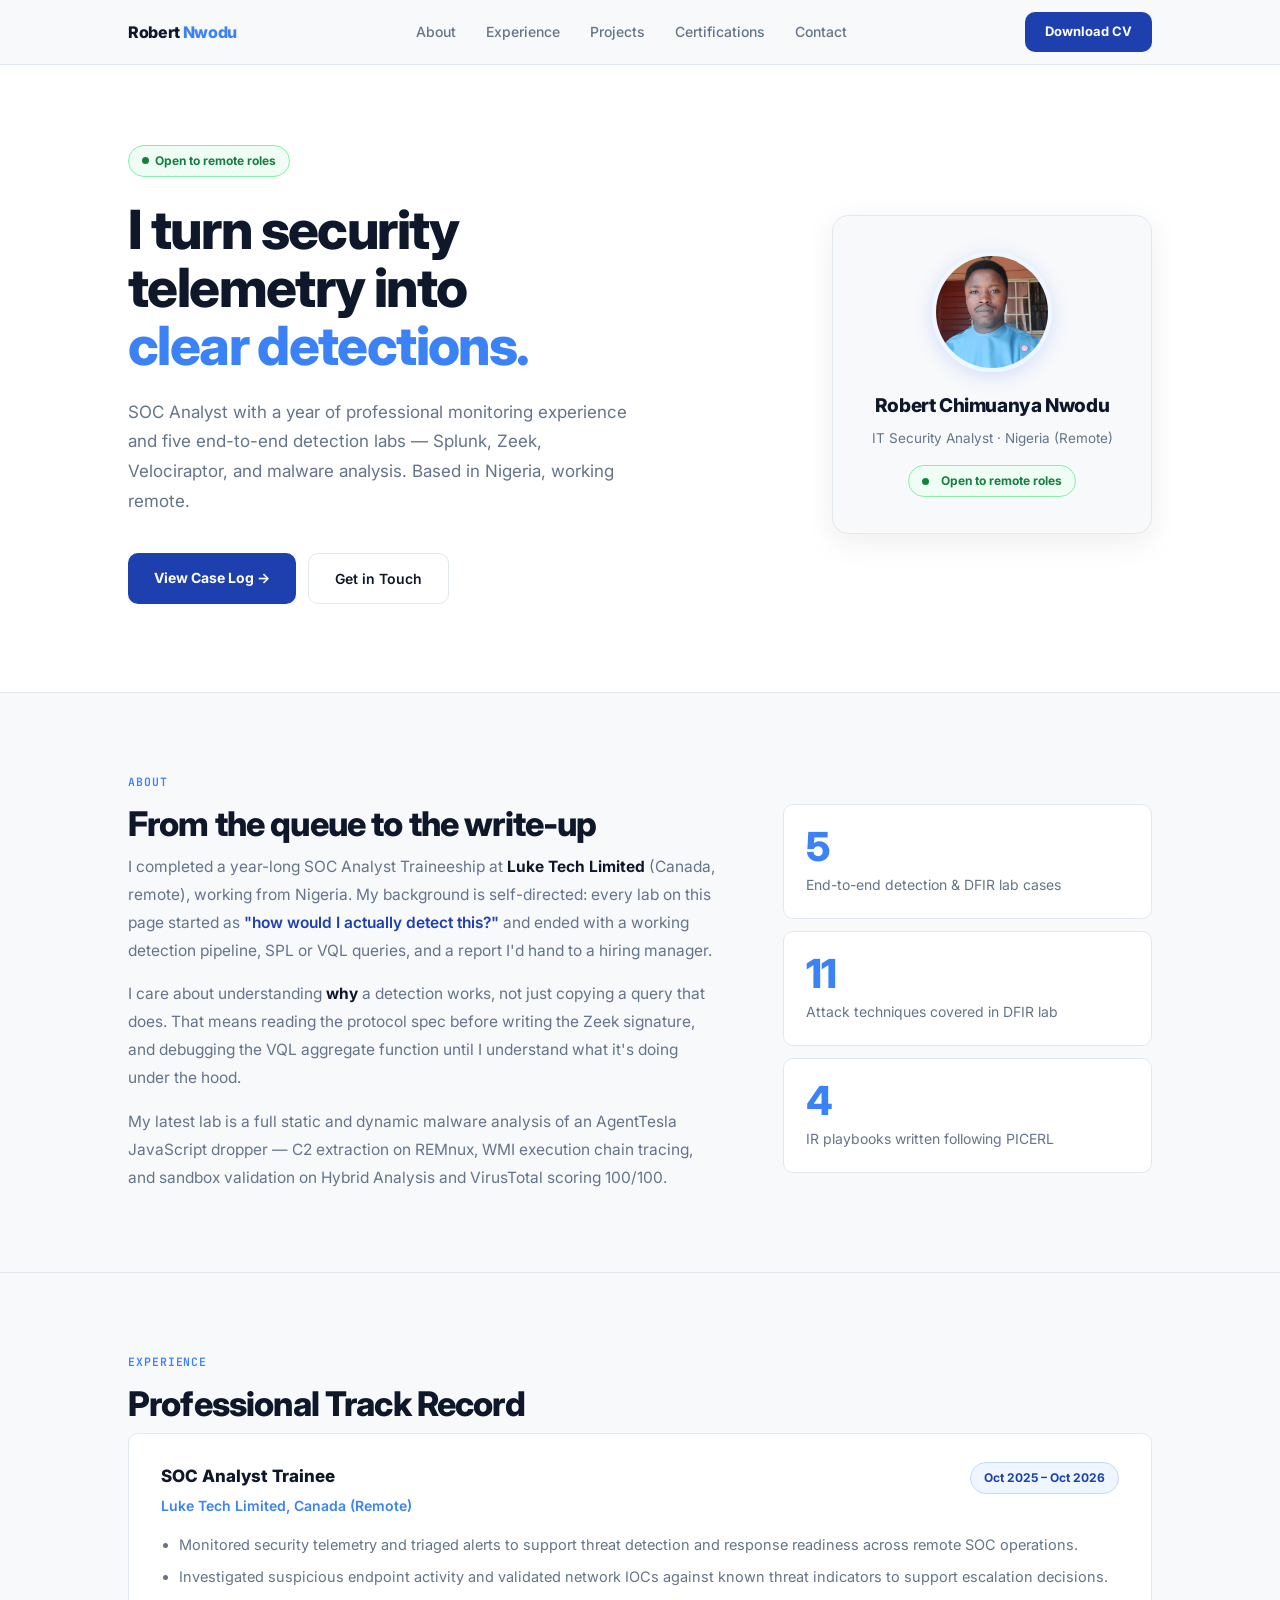
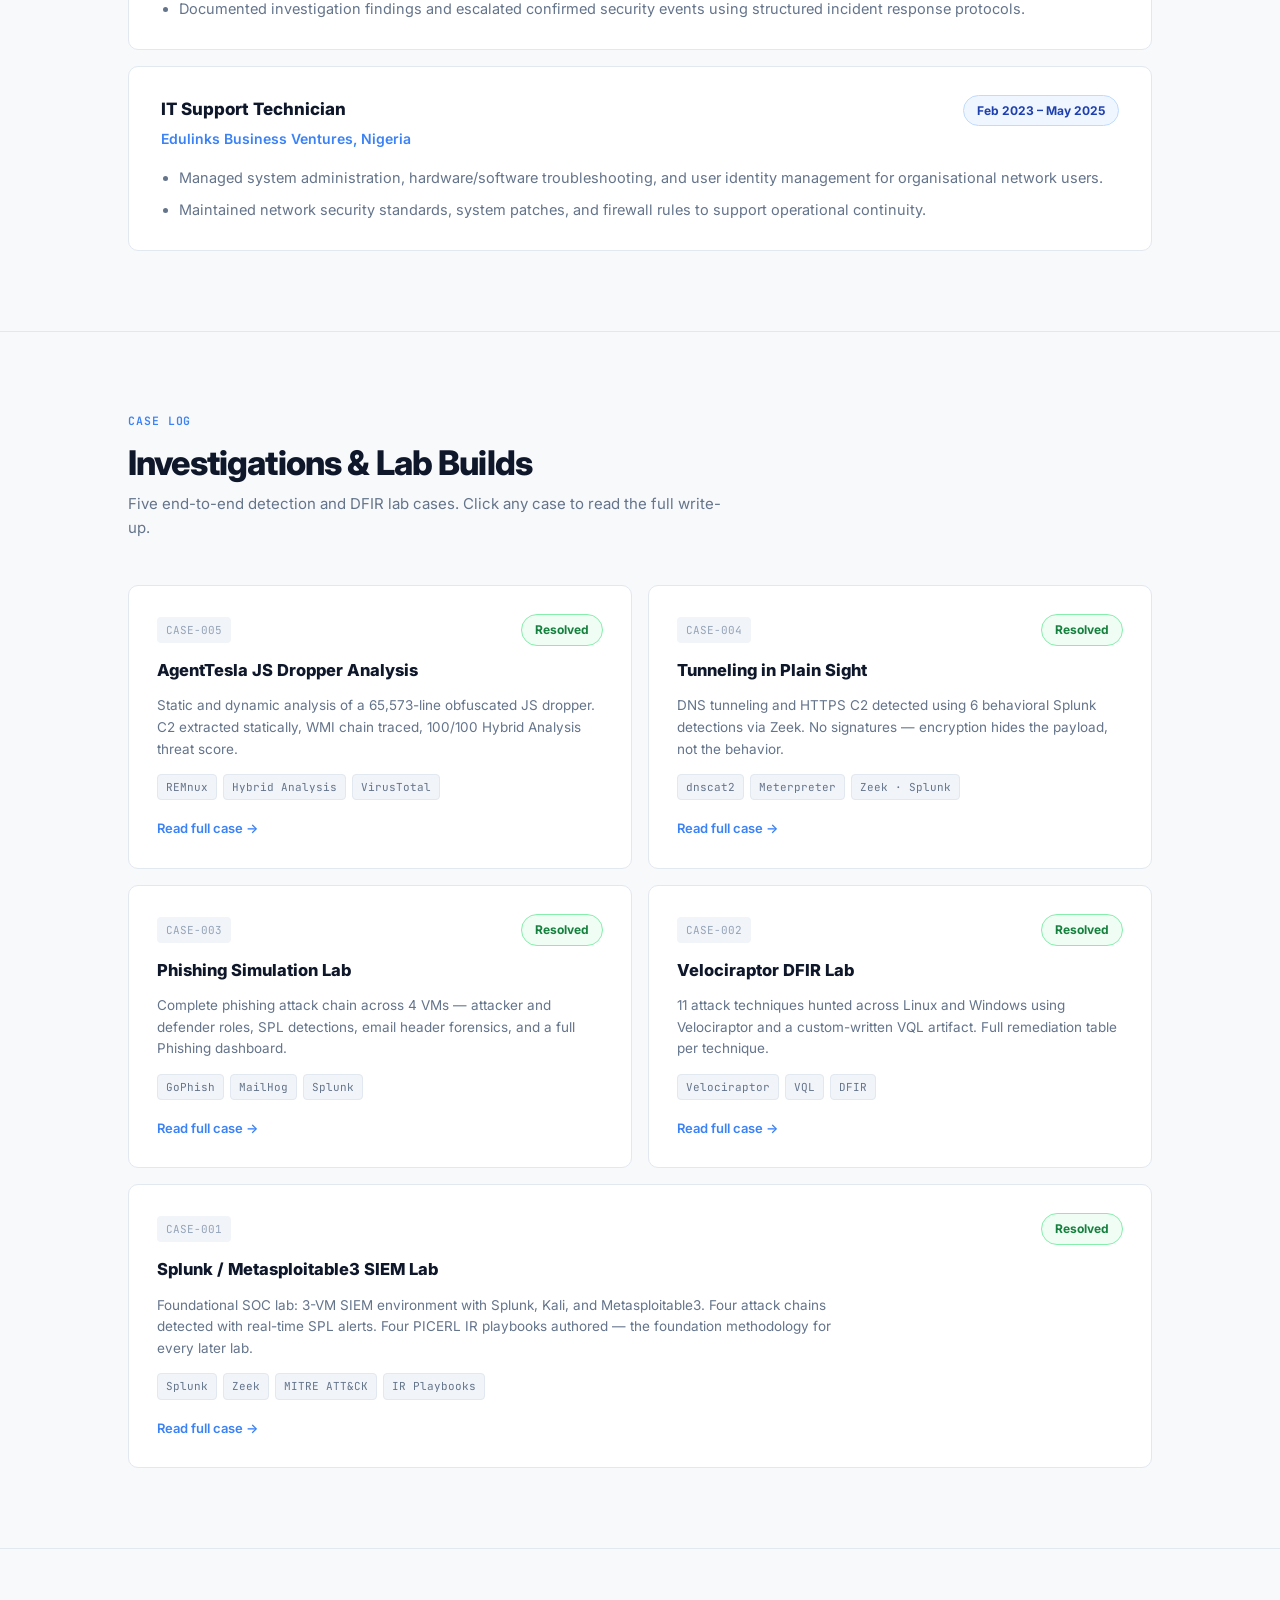
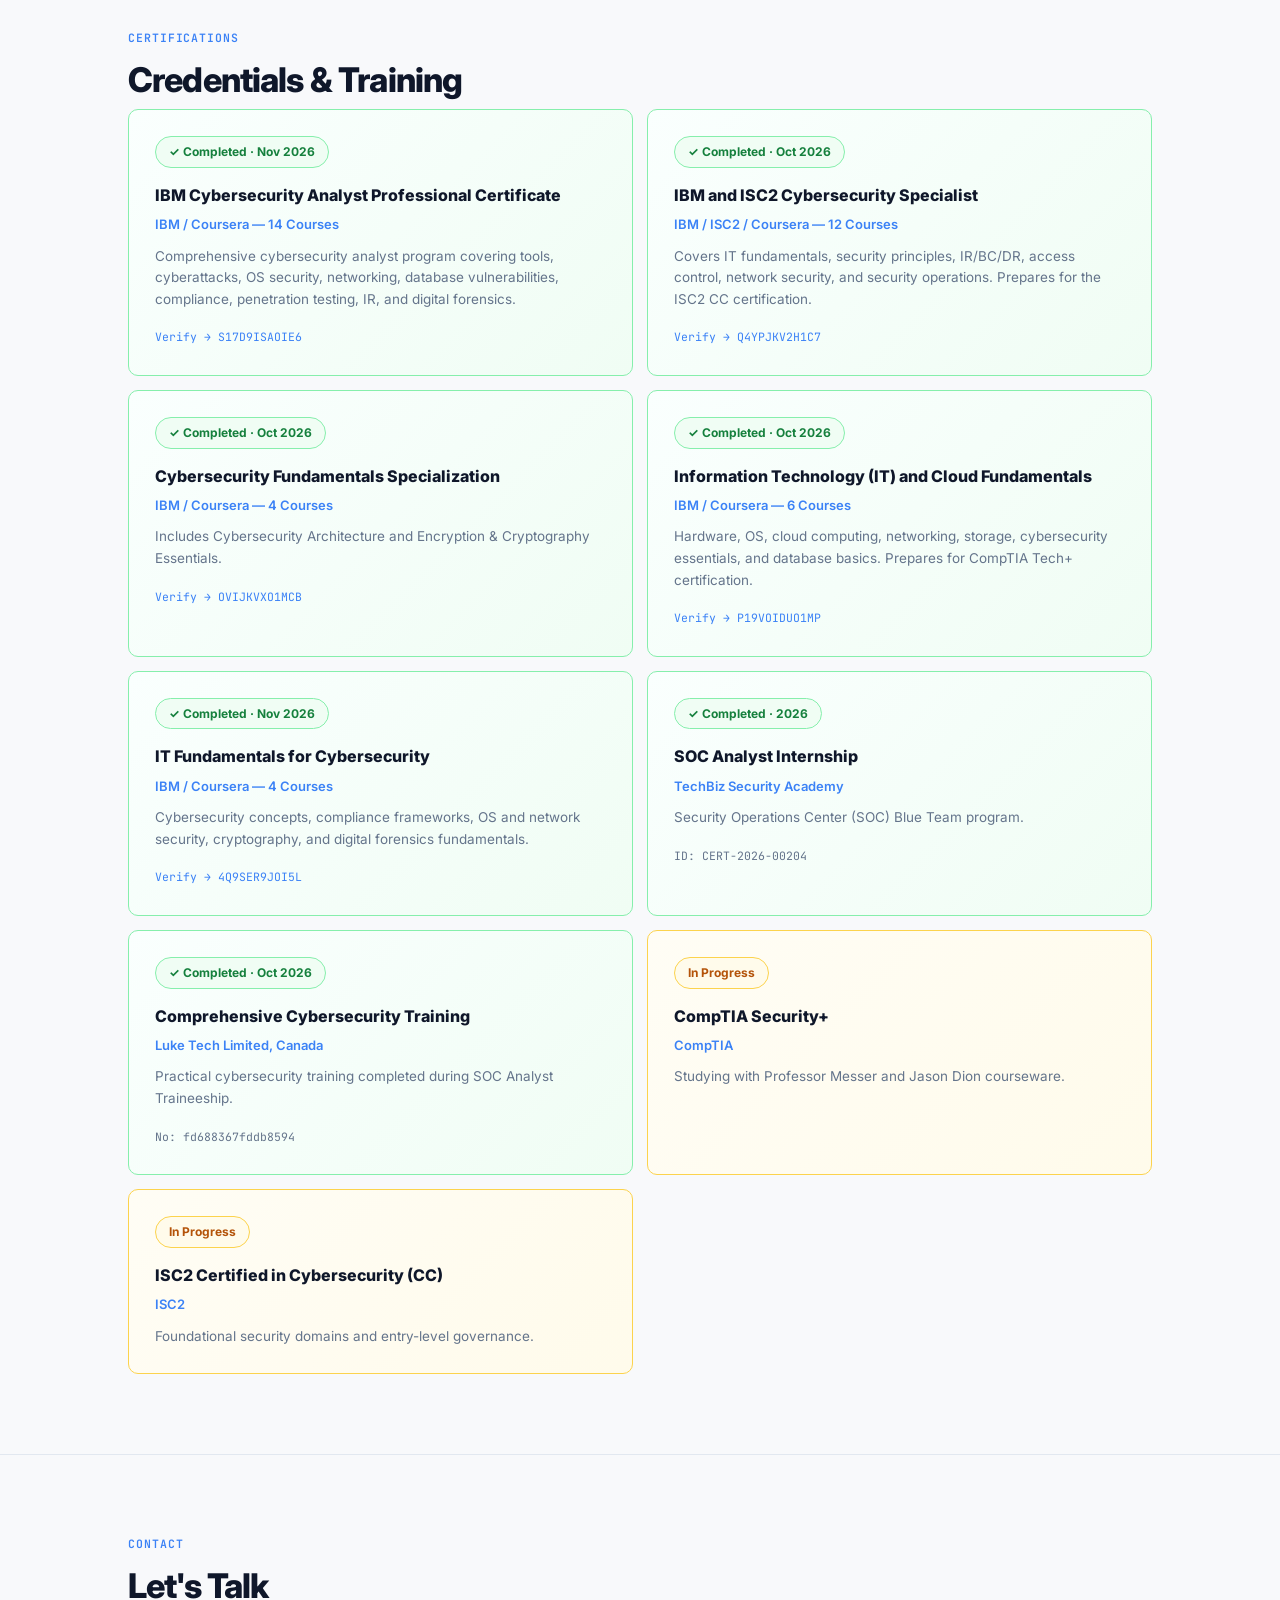
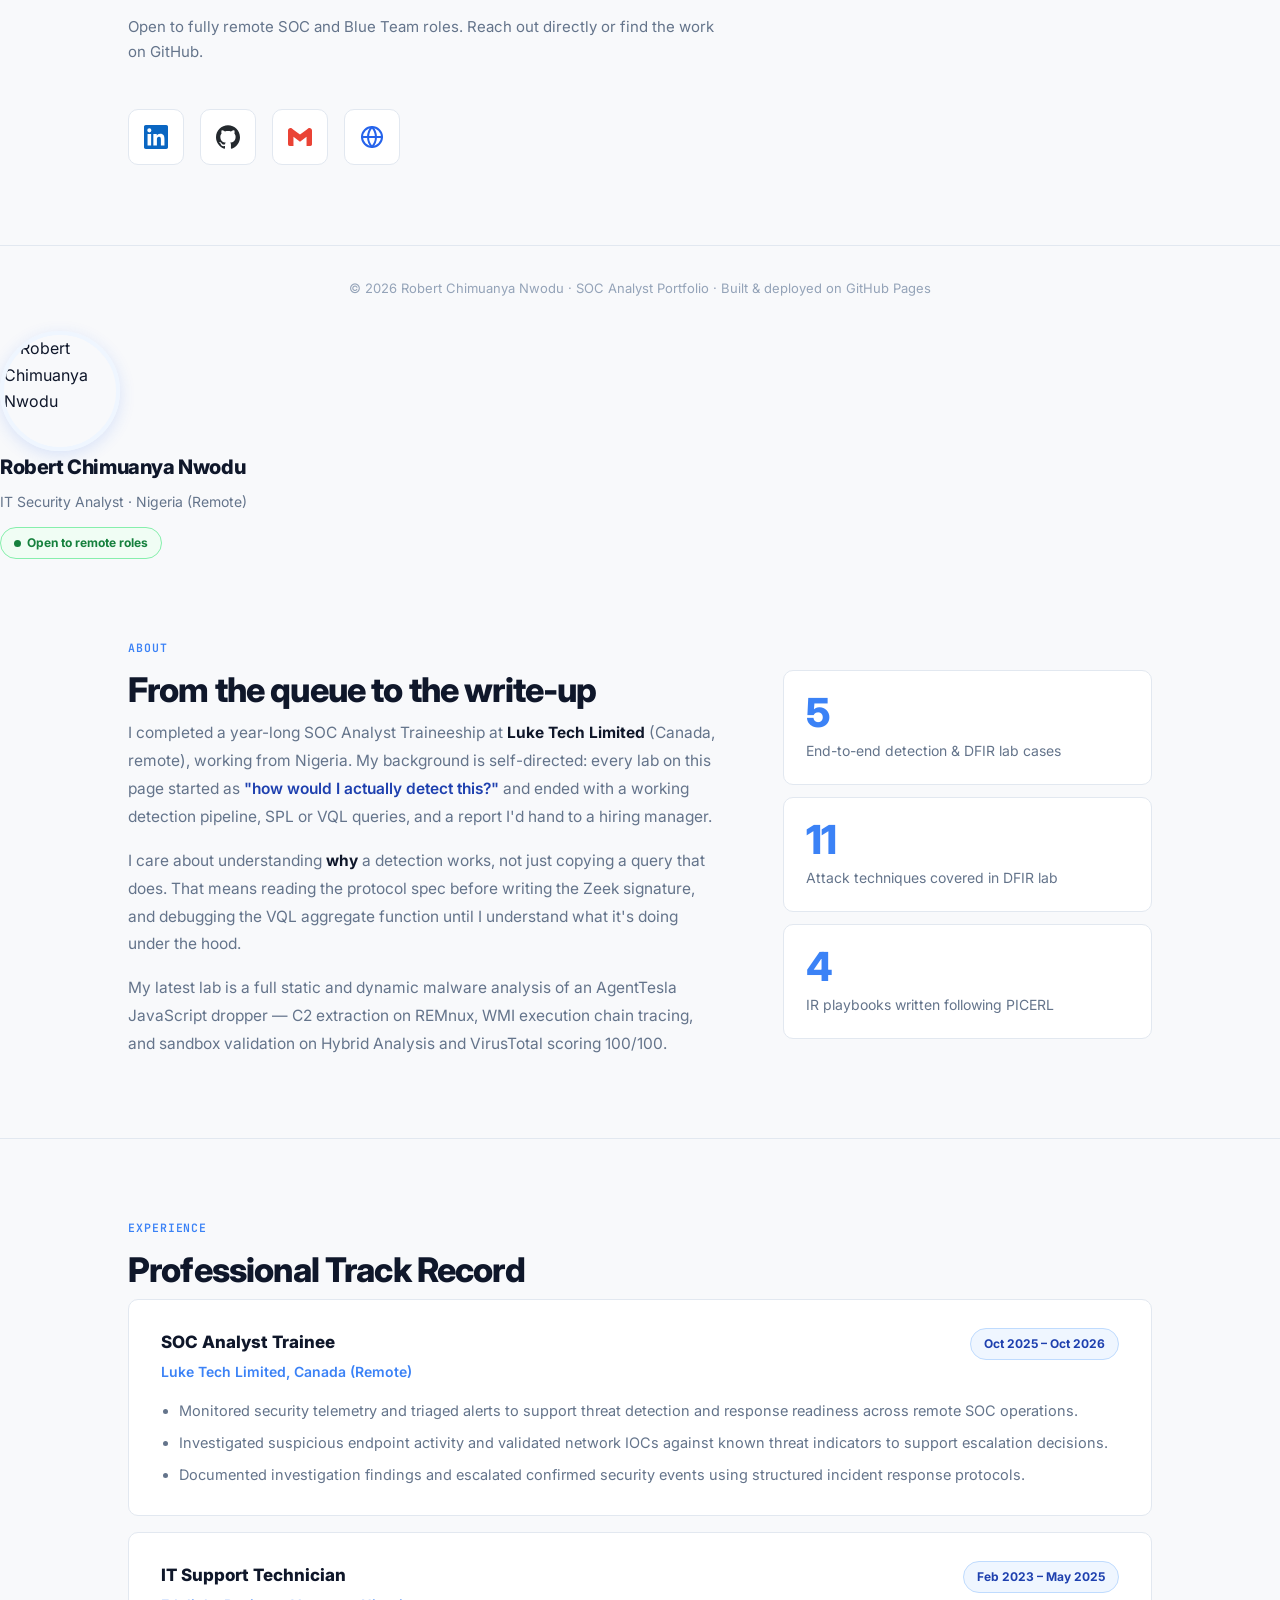
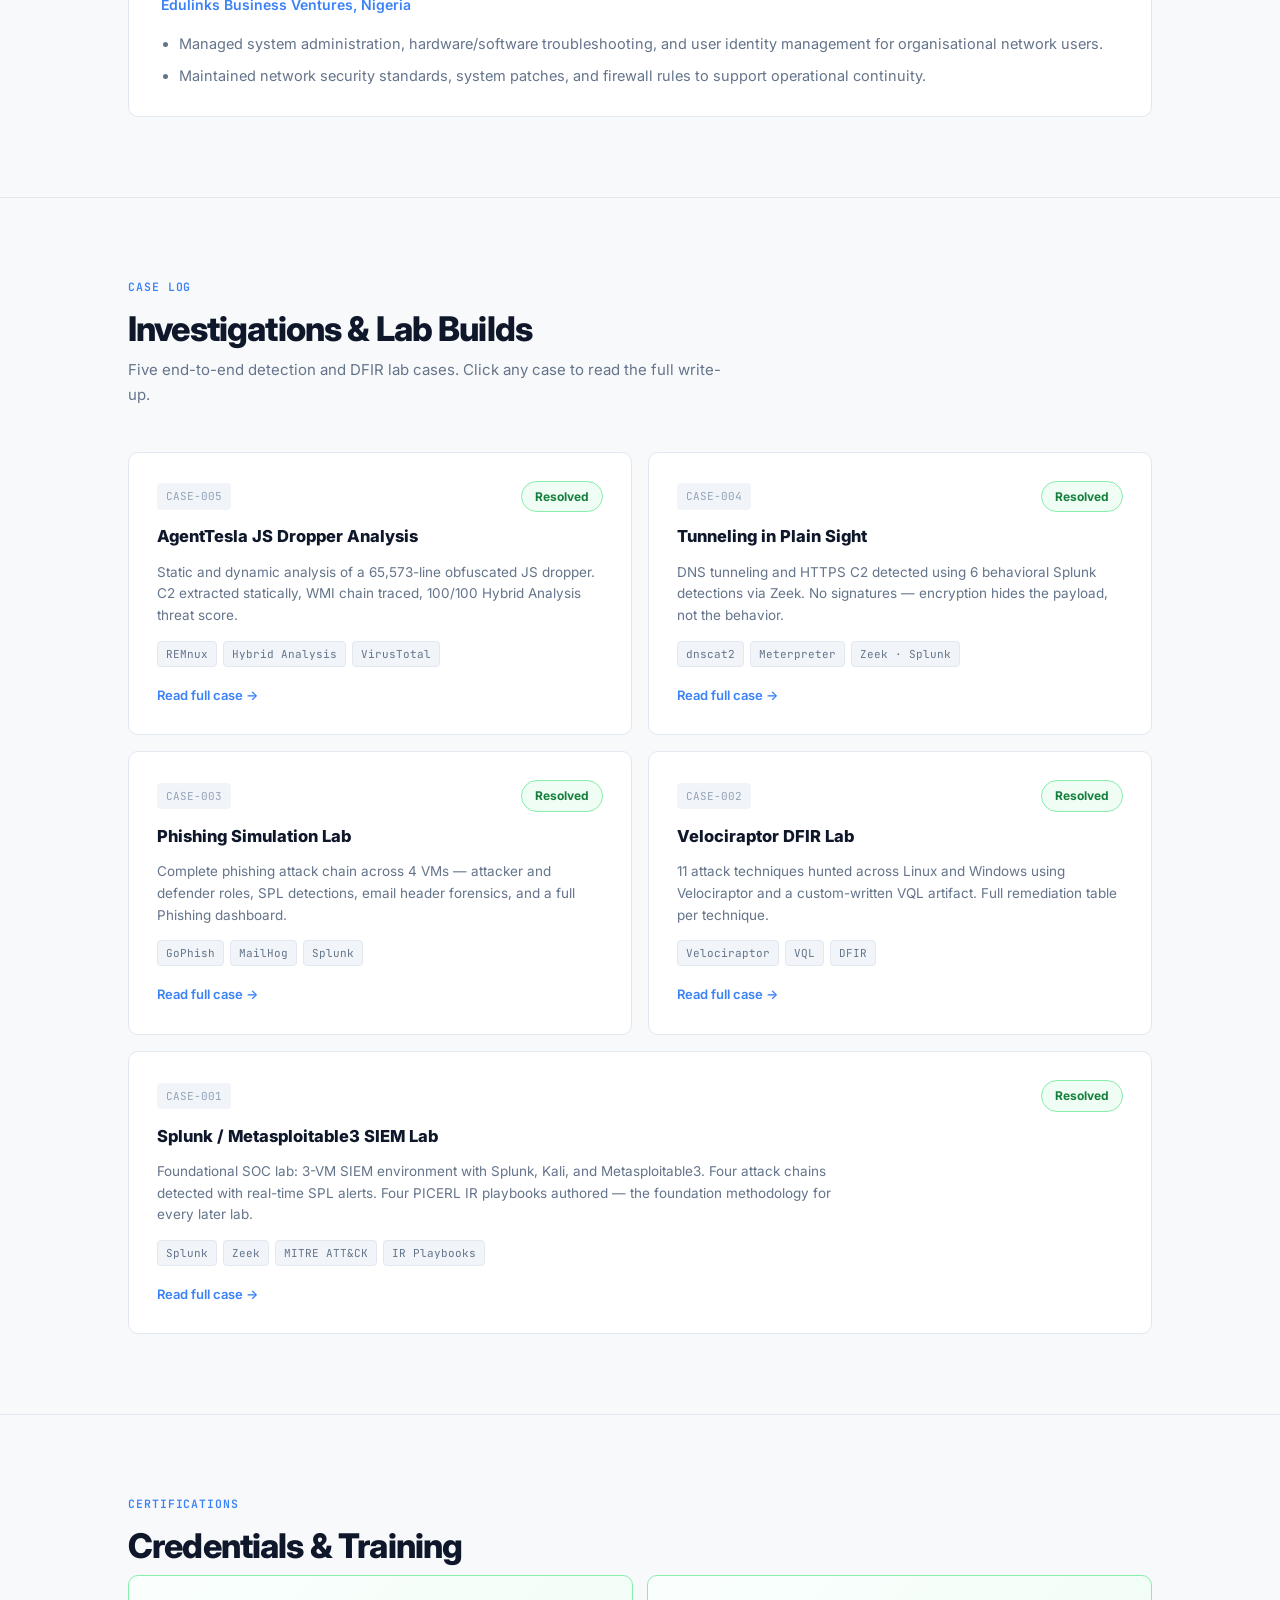
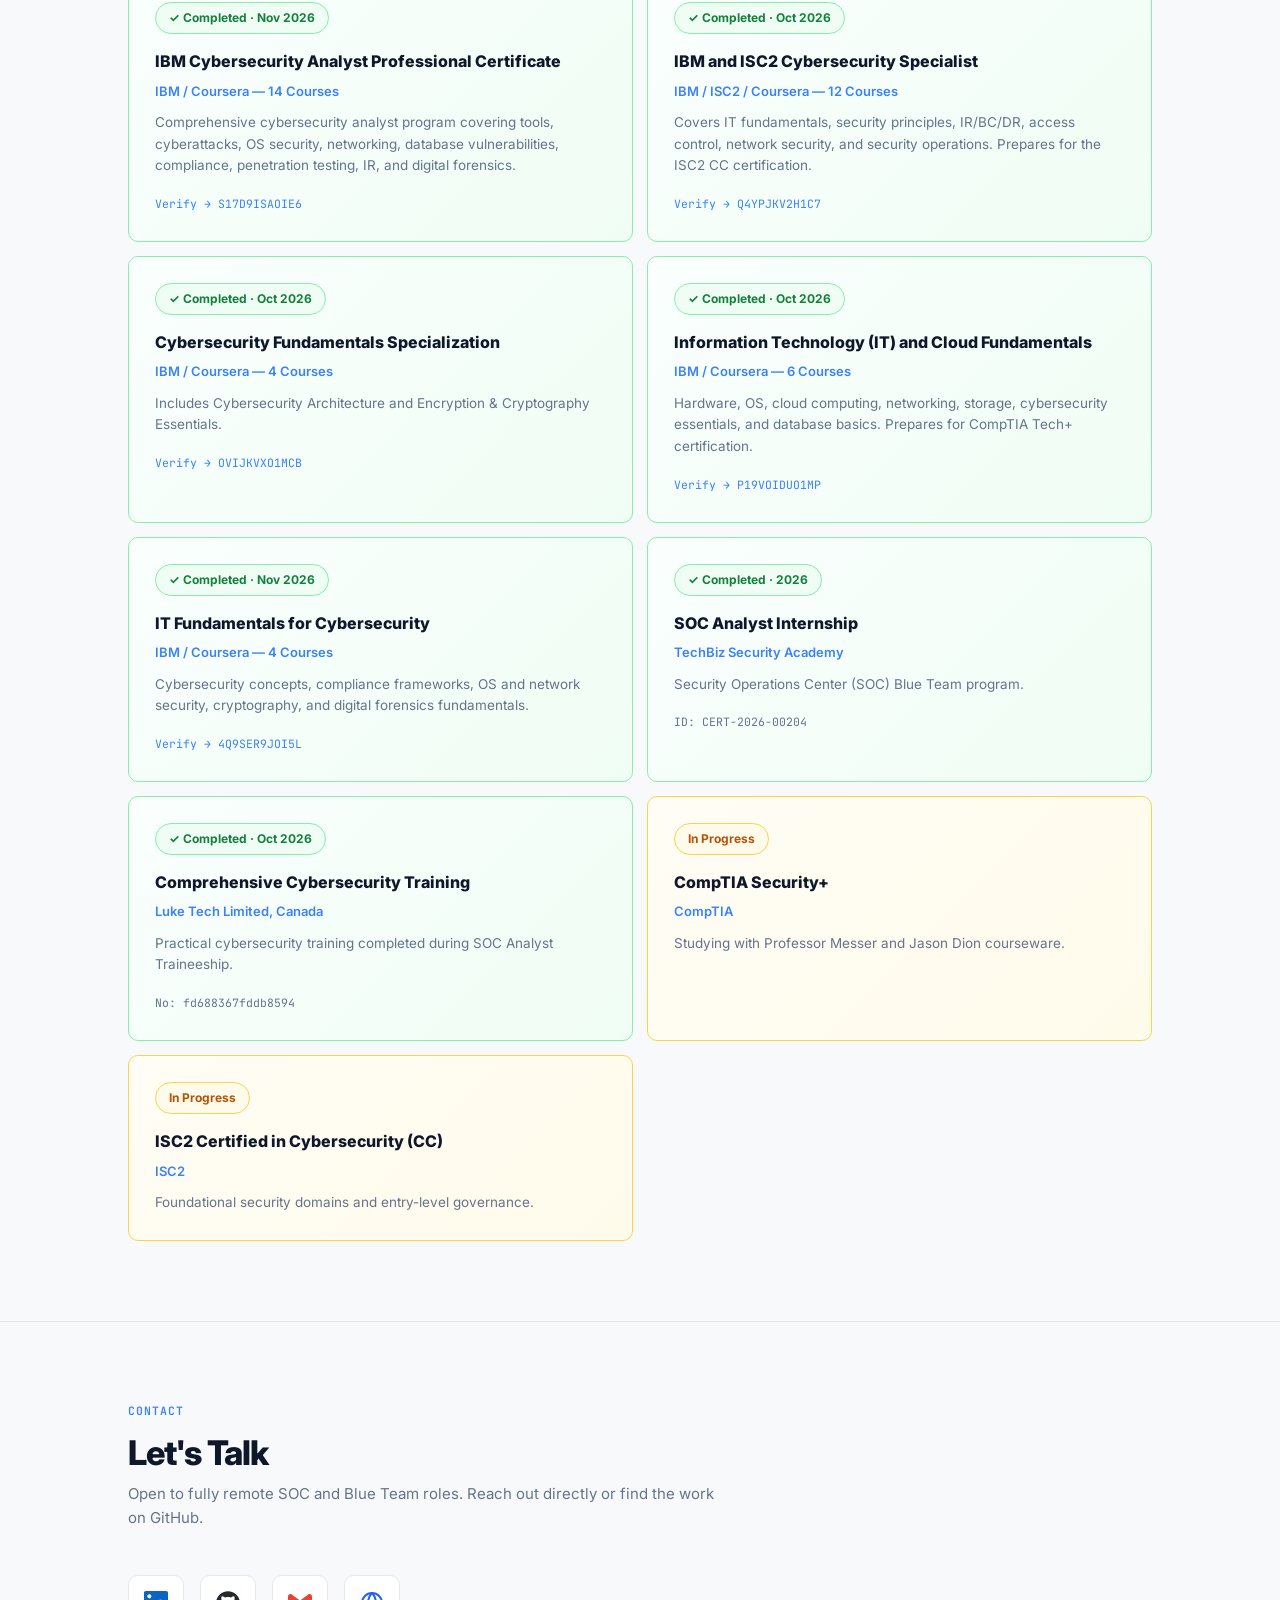
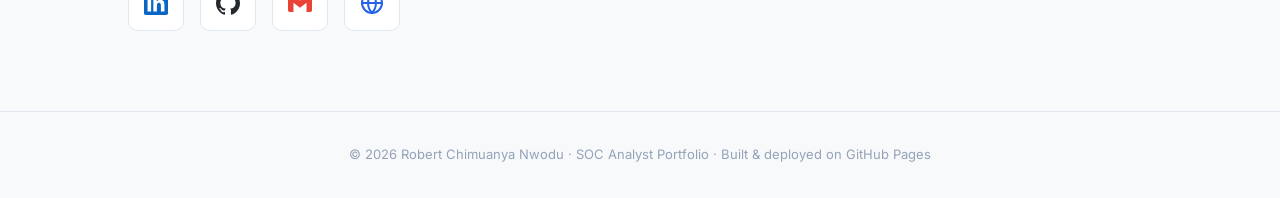
==== commit 83e0ffc6: "Add files via upload" ====
--- a/index.html
+++ b/index.html
@@ -86,7 +86,7 @@
 <!-- HERO -->
 <section style="background:var(--surface);border-bottom:1px solid var(--border);">
 <div class="wrap" style="padding-top:80px;padding-bottom:88px;">
-  <div style="display:grid;grid-template-columns:1fr 340px;gap:72px;align-items:center;">
+  <div style="display:grid;grid-template-columns:1fr 320px;gap:72px;align-items:center;">
     <div>
       <div class="badge badge-green" style="margin-bottom:24px;">
         <span class="dot"></span> Open to remote roles
@@ -102,32 +102,13 @@
         <a href="#contact" style="background:transparent;color:var(--text);padding:13px 26px;border-radius:var(--r);font-weight:600;font-size:14px;border:1.5px solid var(--border);transition:border-color .15s;" onmouseover="this.style.borderColor='var(--accent-2)';this.style.color='var(--accent)'" onmouseout="this.style.borderColor='var(--border)';this.style.color='var(--text)'">Get in Touch</a>
       </div>
     </div>
-    <div>
-      <div style="background:var(--bg);border:1px solid var(--border);border-radius:16px;padding:28px;box-shadow:0 8px 32px rgba(0,0,0,.07);">
-        <div style="display:flex;align-items:center;gap:16px;margin-bottom:24px;padding-bottom:20px;border-bottom:1px solid var(--border);">
-          <img src="[data-uri]" alt="Robert Chimuanya Nwodu" style="width:68px;height:68px;border-radius:50%;object-fit:cover;border:3px solid var(--accent-bg);flex-shrink:0;">
-          <div>
-            <div style="font-weight:800;font-size:15px;letter-spacing:-.01em;">Robert Chimuanya Nwodu</div>
-            <div style="font-size:13px;color:var(--muted);margin-top:2px;">IT Security Analyst · Nigeria (Remote)</div>
-          </div>
-        </div>
-        <div style="display:grid;grid-template-columns:1fr 1fr;gap:12px;">
-          <div style="background:var(--surface);border:1px solid var(--border);border-radius:var(--r);padding:16px;">
-            <div style="font-size:30px;font-weight:800;color:var(--accent);letter-spacing:-.03em;line-height:1;">5</div>
-            <div style="font-size:12px;color:var(--muted);margin-top:4px;line-height:1.4;">Lab cases shipped</div>
-          </div>
-          <div style="background:var(--surface);border:1px solid var(--border);border-radius:var(--r);padding:16px;">
-            <div style="font-size:30px;font-weight:800;color:var(--accent);letter-spacing:-.03em;line-height:1;">11</div>
-            <div style="font-size:12px;color:var(--muted);margin-top:4px;line-height:1.4;">Attack techniques hunted</div>
-          </div>
-          <div style="background:var(--surface);border:1px solid var(--border);border-radius:var(--r);padding:16px;">
-            <div style="font-size:30px;font-weight:800;color:var(--accent);letter-spacing:-.03em;line-height:1;">4</div>
-            <div style="font-size:12px;color:var(--muted);margin-top:4px;line-height:1.4;">IR playbooks (PICERL)</div>
-          </div>
-          <div style="background:var(--surface);border:1px solid var(--border);border-radius:var(--r);padding:16px;">
-            <div style="font-size:30px;font-weight:800;color:var(--accent);letter-spacing:-.03em;line-height:1;">1yr</div>
-            <div style="font-size:12px;color:var(--muted);margin-top:4px;line-height:1.4;">SOC traineeship</div>
-          </div>
+    <div style="display:flex;justify-content:center;">
+      <div style="background:var(--bg);border:1px solid var(--border);border-radius:16px;padding:36px 32px;box-shadow:0 8px 32px rgba(0,0,0,.07);display:flex;flex-direction:column;align-items:center;text-align:center;gap:18px;width:100%;">
+        <img src="[data-uri]" alt="Robert Chimuanya Nwodu" style="width:120px;height:120px;border-radius:50%;object-fit:cover;border:4px solid var(--accent-bg);box-shadow:0 4px 20px rgba(37,99,235,.18);">
+        <div>
+          <div style="font-weight:800;font-size:19px;letter-spacing:-.02em;margin-bottom:6px;">Robert Chimuanya Nwodu</div>
+          <div style="font-size:13.5px;color:var(--muted);margin-bottom:16px;">IT Security Analyst · Nigeria (Remote)</div>
+          <div class="badge badge-green" style="justify-content:center;margin:0 auto;"><span class="dot"></span>&nbsp; Open to remote roles</div>
         </div>
       </div>
     </div>
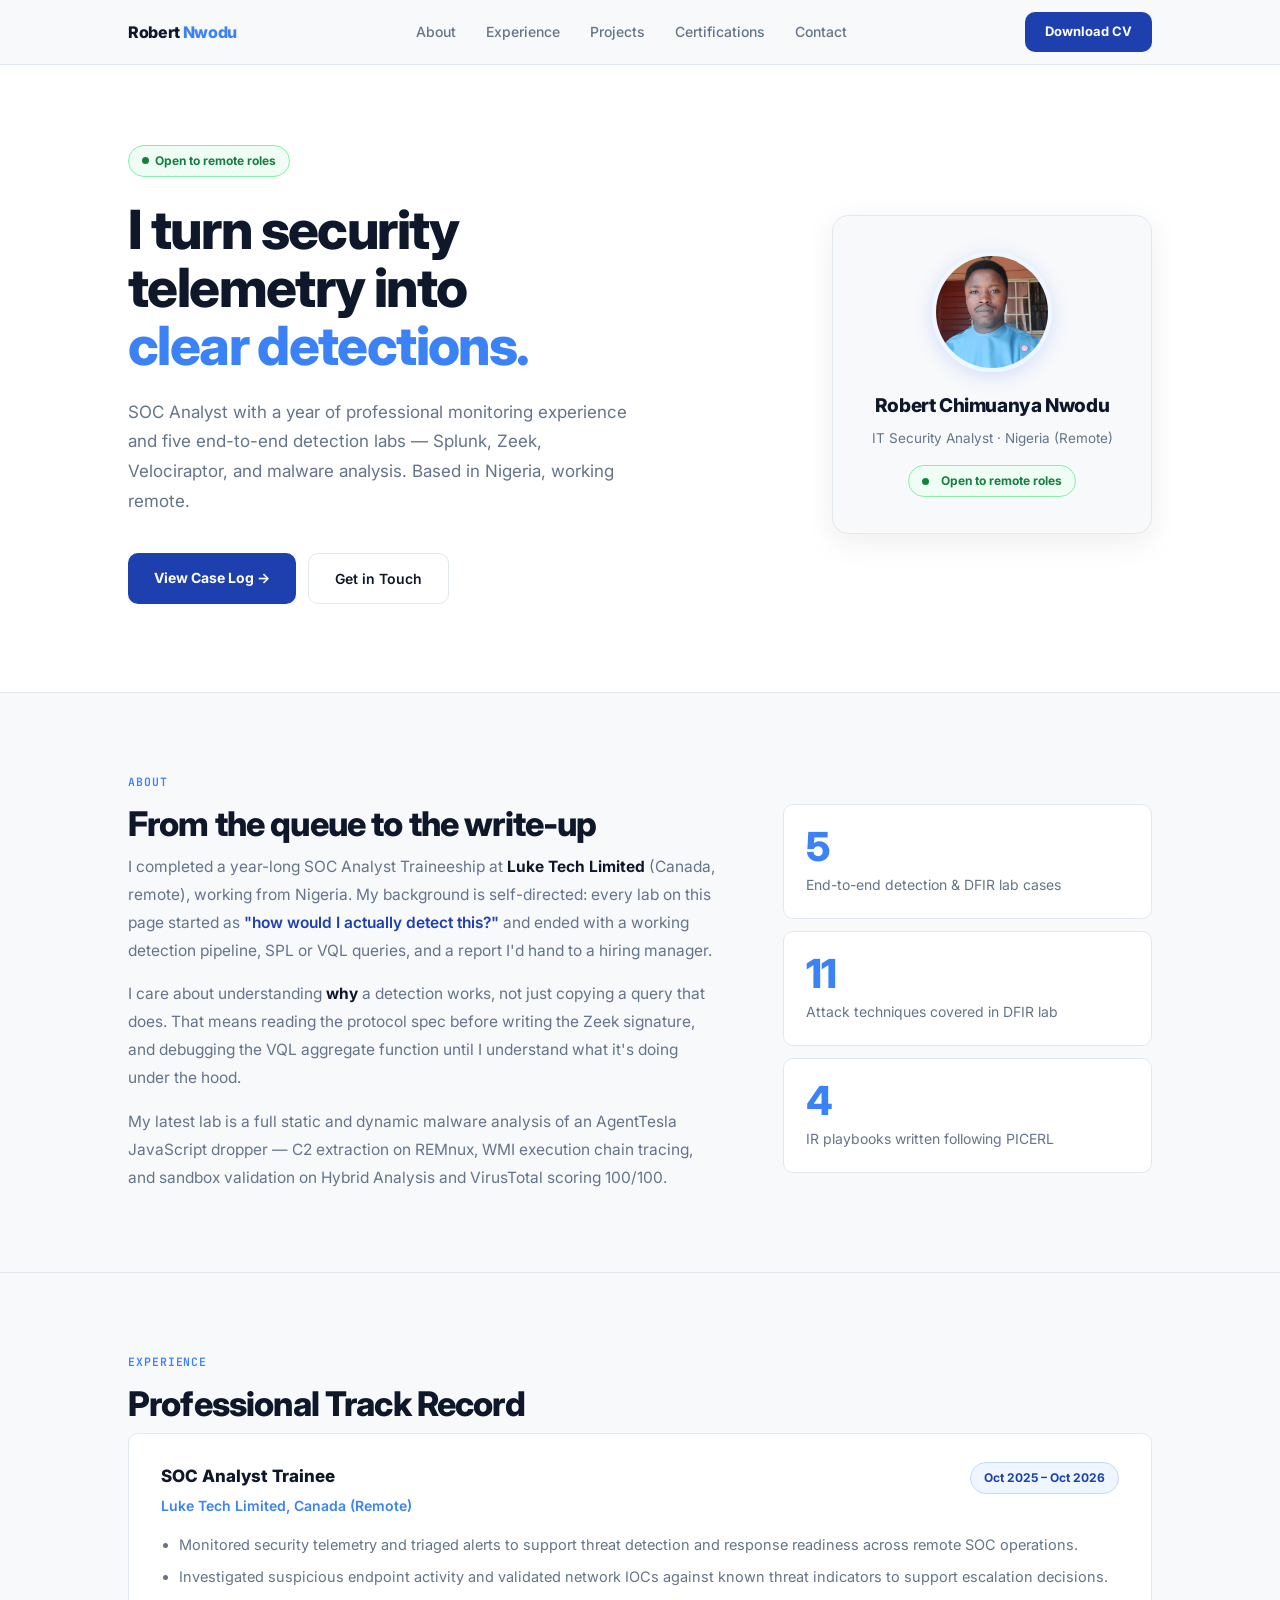
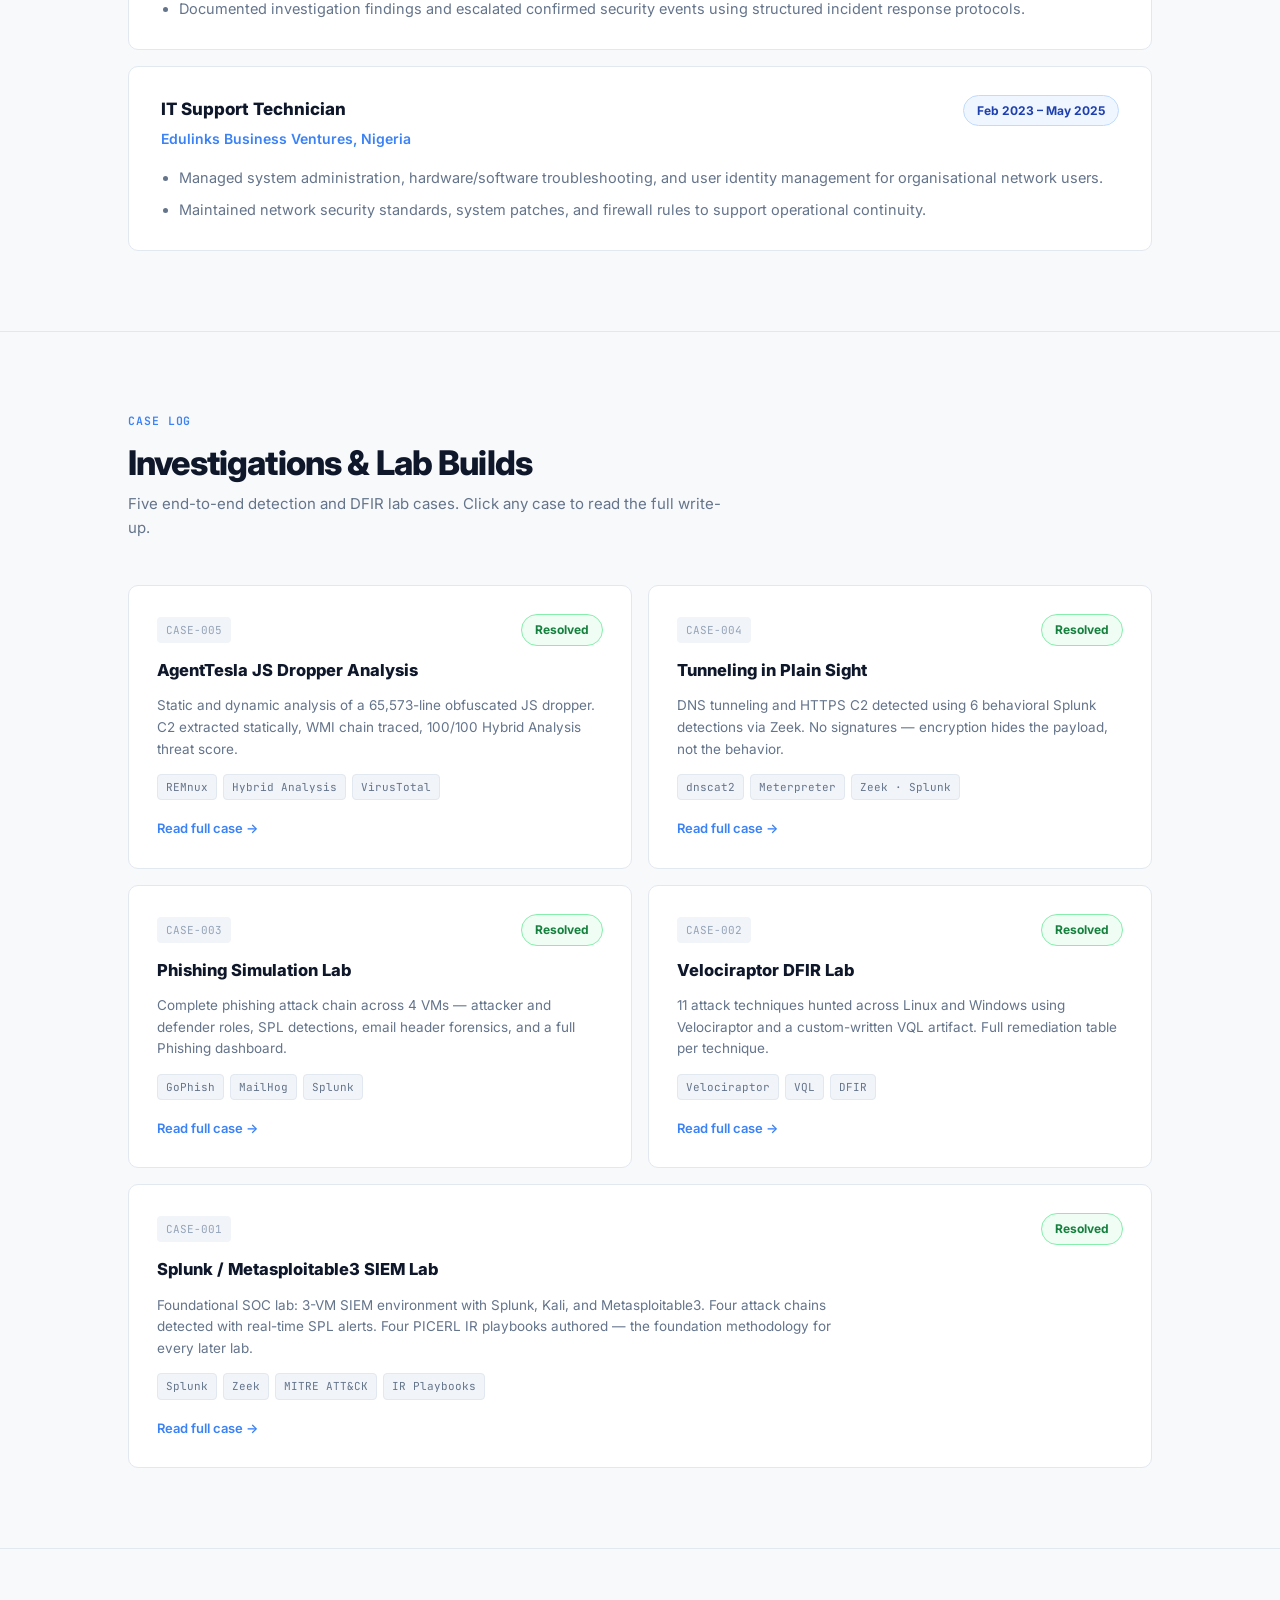
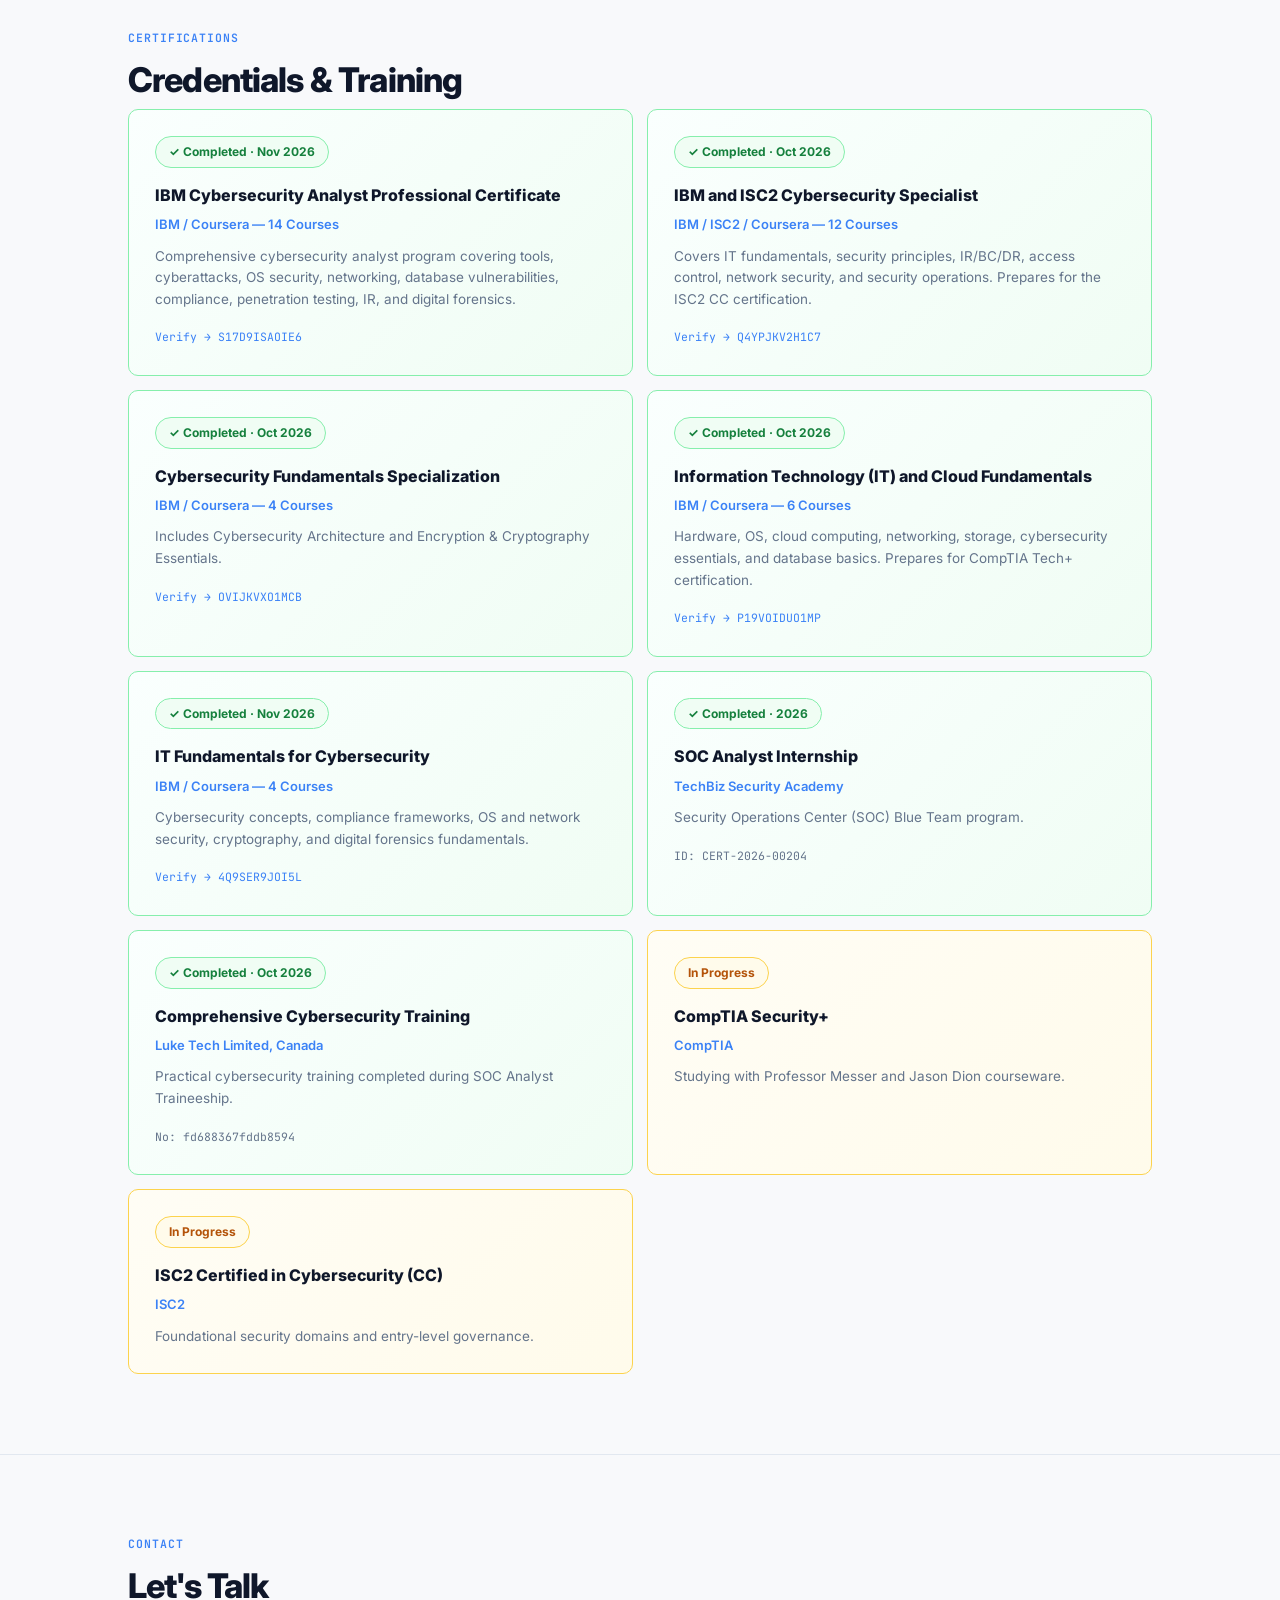
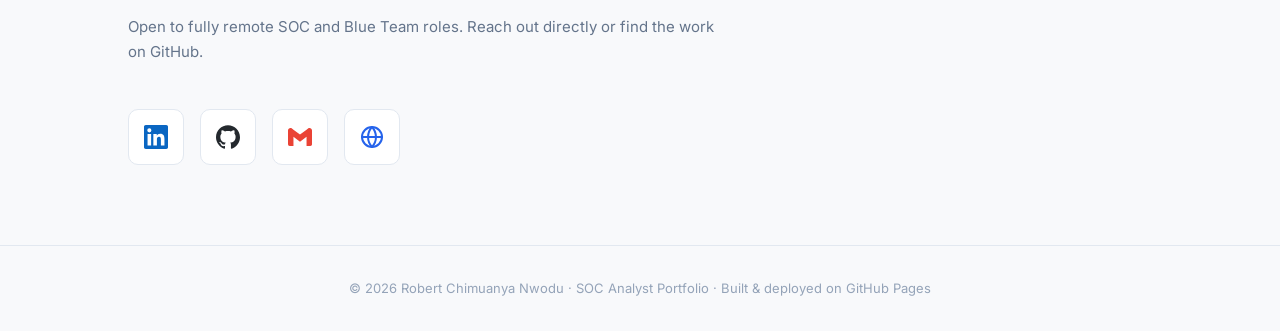
==== commit ccef2628: "Update index.html" ====
--- a/index.html
+++ b/index.html
@@ -396,297 +396,3 @@
   .contact-grid{grid-template-columns:1fr!important;}
 }
 </style>
-</body></html        <div style="background:var(--bg);border:1px solid var(--border);border-radius:16px;padding:32px;box-shadow:0 8px 32px rgba(0,0,0,.07);display:flex;flex-direction:column;align-items:center;text-align:center;gap:20px;">
-          <img src="" alt="Robert Chimuanya Nwodu" style="width:120px;height:120px;border-radius:50%;object-fit:cover;border:4px solid var(--accent-bg);box-shadow:0 4px 16px rgba(37,99,235,.15);">
-          <div>
-            <div style="font-weight:800;font-size:20px;letter-spacing:-.02em;margin-bottom:6px;">Robert Chimuanya Nwodu</div>
-            <div style="font-size:14px;color:var(--muted);margin-bottom:14px;">IT Security Analyst · Nigeria (Remote)</div>
-            <div class="badge badge-green" style="justify-content:center;"><span class="dot"></span> Open to remote roles</div>
-          </div>
-        </div></div>
-    </div>
-  </div>
-</div>
-</section>
-
-<!-- ABOUT -->
-<section class="section" id="about">
-<div class="wrap">
-  <div class="eyebrow">About</div>
-  <div style="display:grid;grid-template-columns:1.6fr 1fr;gap:64px;align-items:start;">
-    <div>
-      <h2 class="heading">From the queue to the write-up</h2>
-      <p style="color:var(--muted);font-size:15.5px;line-height:1.8;margin-bottom:16px;">
-        I completed a year-long SOC Analyst Traineeship at <strong style="color:var(--text);">Luke Tech Limited</strong> (Canada, remote), working from Nigeria. My background is self-directed: every lab on this page started as <em style="font-style:normal;color:var(--accent);font-weight:600;">"how would I actually detect this?"</em> and ended with a working detection pipeline, SPL or VQL queries, and a report I'd hand to a hiring manager.
-      </p>
-      <p style="color:var(--muted);font-size:15.5px;line-height:1.8;margin-bottom:16px;">
-        I care about understanding <strong style="color:var(--text);">why</strong> a detection works, not just copying a query that does. That means reading the protocol spec before writing the Zeek signature, and debugging the VQL aggregate function until I understand what it's doing under the hood.
-      </p>
-      <p style="color:var(--muted);font-size:15.5px;line-height:1.8;">
-        My latest lab is a full static and dynamic malware analysis of an AgentTesla JavaScript dropper — C2 extraction on REMnux, WMI execution chain tracing, and sandbox validation on Hybrid Analysis and VirusTotal scoring 100/100.
-      </p>
-    </div>
-    <div style="display:flex;flex-direction:column;gap:12px;">
-      <div style="background:var(--surface);border:1px solid var(--border);border-radius:var(--r);padding:22px;">
-        <div style="font-size:40px;font-weight:800;color:var(--accent-2);letter-spacing:-.03em;line-height:1;margin-bottom:6px;">5</div>
-        <div style="font-size:14px;color:var(--muted);">End-to-end detection &amp; DFIR lab cases</div>
-      </div>
-      <div style="background:var(--surface);border:1px solid var(--border);border-radius:var(--r);padding:22px;">
-        <div style="font-size:40px;font-weight:800;color:var(--accent-2);letter-spacing:-.03em;line-height:1;margin-bottom:6px;">11</div>
-        <div style="font-size:14px;color:var(--muted);">Attack techniques covered in DFIR lab</div>
-      </div>
-      <div style="background:var(--surface);border:1px solid var(--border);border-radius:var(--r);padding:22px;">
-        <div style="font-size:40px;font-weight:800;color:var(--accent-2);letter-spacing:-.03em;line-height:1;margin-bottom:6px;">4</div>
-        <div style="font-size:14px;color:var(--muted);">IR playbooks written following PICERL</div>
-      </div>
-    </div>
-  </div>
-</div>
-</section>
-
-<!-- EXPERIENCE -->
-<section class="section" id="experience">
-<div class="wrap">
-  <div class="eyebrow">Experience</div>
-  <h2 class="heading">Professional Track Record</h2>
-  <div style="display:flex;flex-direction:column;gap:16px;">
-
-    <div style="background:var(--surface);border:1px solid var(--border);border-radius:var(--r);padding:28px 32px;">
-      <div style="display:flex;justify-content:space-between;align-items:flex-start;margin-bottom:16px;flex-wrap:wrap;gap:8px;">
-        <div>
-          <div style="font-weight:800;font-size:17px;margin-bottom:4px;">SOC Analyst Trainee</div>
-          <div style="font-size:14px;color:var(--accent-2);font-weight:600;">Luke Tech Limited, Canada (Remote)</div>
-        </div>
-        <span class="badge badge-blue">Oct 2025 – Oct 2026</span>
-      </div>
-      <ul style="padding-left:18px;display:flex;flex-direction:column;gap:8px;">
-        <li style="font-size:14.5px;color:var(--muted);">Monitored security telemetry and triaged alerts to support threat detection and response readiness across remote SOC operations.</li>
-        <li style="font-size:14.5px;color:var(--muted);">Investigated suspicious endpoint activity and validated network IOCs against known threat indicators to support escalation decisions.</li>
-        <li style="font-size:14.5px;color:var(--muted);">Documented investigation findings and escalated confirmed security events using structured incident response protocols.</li>
-      </ul>
-    </div>
-
-    <div style="background:var(--surface);border:1px solid var(--border);border-radius:var(--r);padding:28px 32px;">
-      <div style="display:flex;justify-content:space-between;align-items:flex-start;margin-bottom:16px;flex-wrap:wrap;gap:8px;">
-        <div>
-          <div style="font-weight:800;font-size:17px;margin-bottom:4px;">IT Support Technician</div>
-          <div style="font-size:14px;color:var(--accent-2);font-weight:600;">Edulinks Business Ventures, Nigeria</div>
-        </div>
-        <span class="badge badge-blue">Feb 2023 – May 2025</span>
-      </div>
-      <ul style="padding-left:18px;display:flex;flex-direction:column;gap:8px;">
-        <li style="font-size:14.5px;color:var(--muted);">Managed system administration, hardware/software troubleshooting, and user identity management for organisational network users.</li>
-        <li style="font-size:14.5px;color:var(--muted);">Maintained network security standards, system patches, and firewall rules to support operational continuity.</li>
-      </ul>
-    </div>
-
-  </div>
-</div>
-</section>
-
-<!-- PROJECTS -->
-<section class="section" id="projects">
-<div class="wrap">
-  <div class="eyebrow">Case Log</div>
-  <h2 class="heading">Investigations &amp; Lab Builds</h2>
-  <p class="subhead">Five end-to-end detection and DFIR lab cases. Click any case to read the full write-up.</p>
-  <div style="display:grid;grid-template-columns:repeat(2,1fr);gap:16px;" id="case-grid">
-
-    <a href="cases/case-005.html" style="background:var(--surface);border:1px solid var(--border);border-radius:var(--r);padding:28px;display:flex;flex-direction:column;gap:14px;transition:border-color .2s,transform .2s;" onmouseover="this.style.borderColor='var(--accent-2)';this.style.transform='translateY(-3px)'" onmouseout="this.style.borderColor='var(--border)';this.style.transform='translateY(0)'">
-      <div style="display:flex;justify-content:space-between;align-items:center;">
-        <span style="font-family:var(--mono);font-size:11px;color:var(--light);background:var(--surface-2);padding:4px 9px;border-radius:4px;">CASE-005</span>
-        <span class="badge badge-green">Resolved</span>
-      </div>
-      <div style="font-weight:800;font-size:16.5px;line-height:1.3;">AgentTesla JS Dropper Analysis</div>
-      <div style="font-size:13.5px;color:var(--muted);line-height:1.6;">Static and dynamic analysis of a 65,573-line obfuscated JS dropper. C2 extracted statically, WMI chain traced, 100/100 Hybrid Analysis threat score.</div>
-      <div style="display:flex;flex-wrap:wrap;gap:6px;">
-        <span style="font-family:var(--mono);font-size:11px;background:var(--surface-2);border:1px solid var(--border);color:var(--muted);padding:3px 8px;border-radius:4px;">REMnux</span>
-        <span style="font-family:var(--mono);font-size:11px;background:var(--surface-2);border:1px solid var(--border);color:var(--muted);padding:3px 8px;border-radius:4px;">Hybrid Analysis</span>
-        <span style="font-family:var(--mono);font-size:11px;background:var(--surface-2);border:1px solid var(--border);color:var(--muted);padding:3px 8px;border-radius:4px;">VirusTotal</span>
-      </div>
-      <div style="font-size:13px;color:var(--accent-2);font-weight:600;margin-top:4px;">Read full case →</div>
-    </a>
-
-    <a href="cases/case-004.html" style="background:var(--surface);border:1px solid var(--border);border-radius:var(--r);padding:28px;display:flex;flex-direction:column;gap:14px;transition:border-color .2s,transform .2s;" onmouseover="this.style.borderColor='var(--accent-2)';this.style.transform='translateY(-3px)'" onmouseout="this.style.borderColor='var(--border)';this.style.transform='translateY(0)'">
-      <div style="display:flex;justify-content:space-between;align-items:center;">
-        <span style="font-family:var(--mono);font-size:11px;color:var(--light);background:var(--surface-2);padding:4px 9px;border-radius:4px;">CASE-004</span>
-        <span class="badge badge-green">Resolved</span>
-      </div>
-      <div style="font-weight:800;font-size:16.5px;line-height:1.3;">Tunneling in Plain Sight</div>
-      <div style="font-size:13.5px;color:var(--muted);line-height:1.6;">DNS tunneling and HTTPS C2 detected using 6 behavioral Splunk detections via Zeek. No signatures — encryption hides the payload, not the behavior.</div>
-      <div style="display:flex;flex-wrap:wrap;gap:6px;">
-        <span style="font-family:var(--mono);font-size:11px;background:var(--surface-2);border:1px solid var(--border);color:var(--muted);padding:3px 8px;border-radius:4px;">dnscat2</span>
-        <span style="font-family:var(--mono);font-size:11px;background:var(--surface-2);border:1px solid var(--border);color:var(--muted);padding:3px 8px;border-radius:4px;">Meterpreter</span>
-        <span style="font-family:var(--mono);font-size:11px;background:var(--surface-2);border:1px solid var(--border);color:var(--muted);padding:3px 8px;border-radius:4px;">Zeek · Splunk</span>
-      </div>
-      <div style="font-size:13px;color:var(--accent-2);font-weight:600;margin-top:4px;">Read full case →</div>
-    </a>
-
-    <a href="cases/case-003.html" style="background:var(--surface);border:1px solid var(--border);border-radius:var(--r);padding:28px;display:flex;flex-direction:column;gap:14px;transition:border-color .2s,transform .2s;" onmouseover="this.style.borderColor='var(--accent-2)';this.style.transform='translateY(-3px)'" onmouseout="this.style.borderColor='var(--border)';this.style.transform='translateY(0)'">
-      <div style="display:flex;justify-content:space-between;align-items:center;">
-        <span style="font-family:var(--mono);font-size:11px;color:var(--light);background:var(--surface-2);padding:4px 9px;border-radius:4px;">CASE-003</span>
-        <span class="badge badge-green">Resolved</span>
-      </div>
-      <div style="font-weight:800;font-size:16.5px;line-height:1.3;">Phishing Simulation Lab</div>
-      <div style="font-size:13.5px;color:var(--muted);line-height:1.6;">Complete phishing attack chain across 4 VMs — attacker and defender roles, SPL detections, email header forensics, and a full Phishing dashboard.</div>
-      <div style="display:flex;flex-wrap:wrap;gap:6px;">
-        <span style="font-family:var(--mono);font-size:11px;background:var(--surface-2);border:1px solid var(--border);color:var(--muted);padding:3px 8px;border-radius:4px;">GoPhish</span>
-        <span style="font-family:var(--mono);font-size:11px;background:var(--surface-2);border:1px solid var(--border);color:var(--muted);padding:3px 8px;border-radius:4px;">MailHog</span>
-        <span style="font-family:var(--mono);font-size:11px;background:var(--surface-2);border:1px solid var(--border);color:var(--muted);padding:3px 8px;border-radius:4px;">Splunk</span>
-      </div>
-      <div style="font-size:13px;color:var(--accent-2);font-weight:600;margin-top:4px;">Read full case →</div>
-    </a>
-
-    <a href="cases/case-002.html" style="background:var(--surface);border:1px solid var(--border);border-radius:var(--r);padding:28px;display:flex;flex-direction:column;gap:14px;transition:border-color .2s,transform .2s;" onmouseover="this.style.borderColor='var(--accent-2)';this.style.transform='translateY(-3px)'" onmouseout="this.style.borderColor='var(--border)';this.style.transform='translateY(0)'">
-      <div style="display:flex;justify-content:space-between;align-items:center;">
-        <span style="font-family:var(--mono);font-size:11px;color:var(--light);background:var(--surface-2);padding:4px 9px;border-radius:4px;">CASE-002</span>
-        <span class="badge badge-green">Resolved</span>
-      </div>
-      <div style="font-weight:800;font-size:16.5px;line-height:1.3;">Velociraptor DFIR Lab</div>
-      <div style="font-size:13.5px;color:var(--muted);line-height:1.6;">11 attack techniques hunted across Linux and Windows using Velociraptor and a custom-written VQL artifact. Full remediation table per technique.</div>
-      <div style="display:flex;flex-wrap:wrap;gap:6px;">
-        <span style="font-family:var(--mono);font-size:11px;background:var(--surface-2);border:1px solid var(--border);color:var(--muted);padding:3px 8px;border-radius:4px;">Velociraptor</span>
-        <span style="font-family:var(--mono);font-size:11px;background:var(--surface-2);border:1px solid var(--border);color:var(--muted);padding:3px 8px;border-radius:4px;">VQL</span>
-        <span style="font-family:var(--mono);font-size:11px;background:var(--surface-2);border:1px solid var(--border);color:var(--muted);padding:3px 8px;border-radius:4px;">DFIR</span>
-      </div>
-      <div style="font-size:13px;color:var(--accent-2);font-weight:600;margin-top:4px;">Read full case →</div>
-    </a>
-
-    <a href="cases/case-001.html" style="background:var(--surface);border:1px solid var(--border);border-radius:var(--r);padding:28px;display:flex;flex-direction:column;gap:14px;transition:border-color .2s,transform .2s;grid-column:1/-1;" onmouseover="this.style.borderColor='var(--accent-2)';this.style.transform='translateY(-3px)'" onmouseout="this.style.borderColor='var(--border)';this.style.transform='translateY(0)'">
-      <div style="display:flex;justify-content:space-between;align-items:center;">
-        <span style="font-family:var(--mono);font-size:11px;color:var(--light);background:var(--surface-2);padding:4px 9px;border-radius:4px;">CASE-001</span>
-        <span class="badge badge-green">Resolved</span>
-      </div>
-      <div style="font-weight:800;font-size:16.5px;line-height:1.3;">Splunk / Metasploitable3 SIEM Lab</div>
-      <div style="font-size:13.5px;color:var(--muted);line-height:1.6;max-width:680px;">Foundational SOC lab: 3-VM SIEM environment with Splunk, Kali, and Metasploitable3. Four attack chains detected with real-time SPL alerts. Four PICERL IR playbooks authored — the foundation methodology for every later lab.</div>
-      <div style="display:flex;flex-wrap:wrap;gap:6px;">
-        <span style="font-family:var(--mono);font-size:11px;background:var(--surface-2);border:1px solid var(--border);color:var(--muted);padding:3px 8px;border-radius:4px;">Splunk</span>
-        <span style="font-family:var(--mono);font-size:11px;background:var(--surface-2);border:1px solid var(--border);color:var(--muted);padding:3px 8px;border-radius:4px;">Zeek</span>
-        <span style="font-family:var(--mono);font-size:11px;background:var(--surface-2);border:1px solid var(--border);color:var(--muted);padding:3px 8px;border-radius:4px;">MITRE ATT&CK</span>
-        <span style="font-family:var(--mono);font-size:11px;background:var(--surface-2);border:1px solid var(--border);color:var(--muted);padding:3px 8px;border-radius:4px;">IR Playbooks</span>
-      </div>
-      <div style="font-size:13px;color:var(--accent-2);font-weight:600;margin-top:4px;">Read full case →</div>
-    </a>
-
-  </div>
-</div>
-</section>
-
-<!-- CERTS -->
-<section class="section" id="certs">
-<div class="wrap">
-  <div class="eyebrow">Certifications</div>
-  <h2 class="heading">Credentials &amp; Training</h2>
-  <div style="display:grid;grid-template-columns:repeat(2,1fr);gap:14px;">
-
-    <div style="background:var(--surface);border:1px solid var(--green-bd);border-radius:var(--r);padding:26px;background:linear-gradient(135deg,#FAFFFE,#F0FDF4);">
-      <span class="badge badge-green" style="margin-bottom:14px;">✓ Completed · Nov 2026</span>
-      <div style="font-weight:800;font-size:16px;margin-bottom:6px;">IBM Cybersecurity Analyst Professional Certificate</div>
-      <div style="font-size:13px;color:var(--accent-2);font-weight:600;margin-bottom:10px;">IBM / Coursera — 14 Courses</div>
-      <div style="font-size:13.5px;color:var(--muted);margin-bottom:12px;line-height:1.6;">Comprehensive cybersecurity analyst program covering tools, cyberattacks, OS security, networking, database vulnerabilities, compliance, penetration testing, IR, and digital forensics.</div>
-      <a href="https://coursera.org/verify/professional-cert/S17D9ISAOIE6" target="_blank" style="font-family:var(--mono);font-size:11.5px;color:var(--accent-2);">Verify → S17D9ISAOIE6</a>
-    </div>
-
-    <div style="background:var(--surface);border:1px solid var(--green-bd);border-radius:var(--r);padding:26px;background:linear-gradient(135deg,#FAFFFE,#F0FDF4);">
-      <span class="badge badge-green" style="margin-bottom:14px;">✓ Completed · Oct 2026</span>
-      <div style="font-weight:800;font-size:16px;margin-bottom:6px;">IBM and ISC2 Cybersecurity Specialist</div>
-      <div style="font-size:13px;color:var(--accent-2);font-weight:600;margin-bottom:10px;">IBM / ISC2 / Coursera — 12 Courses</div>
-      <div style="font-size:13.5px;color:var(--muted);margin-bottom:12px;line-height:1.6;">Covers IT fundamentals, security principles, IR/BC/DR, access control, network security, and security operations. Prepares for the ISC2 CC certification.</div>
-      <a href="https://coursera.org/verify/professional-cert/Q4YPJKV2H1C7" target="_blank" style="font-family:var(--mono);font-size:11.5px;color:var(--accent-2);">Verify → Q4YPJKV2H1C7</a>
-    </div>
-
-    <div style="background:var(--surface);border:1px solid var(--green-bd);border-radius:var(--r);padding:26px;background:linear-gradient(135deg,#FAFFFE,#F0FDF4);">
-      <span class="badge badge-green" style="margin-bottom:14px;">✓ Completed · Oct 2026</span>
-      <div style="font-weight:800;font-size:16px;margin-bottom:6px;">Cybersecurity Fundamentals Specialization</div>
-      <div style="font-size:13px;color:var(--accent-2);font-weight:600;margin-bottom:10px;">IBM / Coursera — 4 Courses</div>
-      <div style="font-size:13.5px;color:var(--muted);margin-bottom:12px;line-height:1.6;">Includes Cybersecurity Architecture and Encryption &amp; Cryptography Essentials.</div>
-      <a href="https://coursera.org/verify/specialization/OVIJKVXO1MCB" target="_blank" style="font-family:var(--mono);font-size:11.5px;color:var(--accent-2);">Verify → OVIJKVXO1MCB</a>
-    </div>
-
-    <div style="background:var(--surface);border:1px solid var(--green-bd);border-radius:var(--r);padding:26px;background:linear-gradient(135deg,#FAFFFE,#F0FDF4);">
-      <span class="badge badge-green" style="margin-bottom:14px;">✓ Completed · Oct 2026</span>
-      <div style="font-weight:800;font-size:16px;margin-bottom:6px;">Information Technology (IT) and Cloud Fundamentals</div>
-      <div style="font-size:13px;color:var(--accent-2);font-weight:600;margin-bottom:10px;">IBM / Coursera — 6 Courses</div>
-      <div style="font-size:13.5px;color:var(--muted);margin-bottom:12px;line-height:1.6;">Hardware, OS, cloud computing, networking, storage, cybersecurity essentials, and database basics. Prepares for CompTIA Tech+ certification.</div>
-      <a href="https://coursera.org/verify/specialization/P19VOIDUO1MP" target="_blank" style="font-family:var(--mono);font-size:11.5px;color:var(--accent-2);">Verify → P19VOIDUO1MP</a>
-    </div>
-
-    <div style="background:var(--surface);border:1px solid var(--green-bd);border-radius:var(--r);padding:26px;background:linear-gradient(135deg,#FAFFFE,#F0FDF4);">
-      <span class="badge badge-green" style="margin-bottom:14px;">✓ Completed · Nov 2026</span>
-      <div style="font-weight:800;font-size:16px;margin-bottom:6px;">IT Fundamentals for Cybersecurity</div>
-      <div style="font-size:13px;color:var(--accent-2);font-weight:600;margin-bottom:10px;">IBM / Coursera — 4 Courses</div>
-      <div style="font-size:13.5px;color:var(--muted);margin-bottom:12px;line-height:1.6;">Cybersecurity concepts, compliance frameworks, OS and network security, cryptography, and digital forensics fundamentals.</div>
-      <a href="https://coursera.org/verify/specialization/4Q9SER9JOI5L" target="_blank" style="font-family:var(--mono);font-size:11.5px;color:var(--accent-2);">Verify → 4Q9SER9JOI5L</a>
-    </div>
-
-    <div style="background:var(--surface);border:1px solid var(--green-bd);border-radius:var(--r);padding:26px;background:linear-gradient(135deg,#FAFFFE,#F0FDF4);">
-      <span class="badge badge-green" style="margin-bottom:14px;">✓ Completed · 2026</span>
-      <div style="font-weight:800;font-size:16px;margin-bottom:6px;">SOC Analyst Internship</div>
-      <div style="font-size:13px;color:var(--accent-2);font-weight:600;margin-bottom:10px;">TechBiz Security Academy</div>
-      <div style="font-size:13.5px;color:var(--muted);margin-bottom:12px;line-height:1.6;">Security Operations Center (SOC) Blue Team program.</div>
-      <span style="font-family:var(--mono);font-size:11.5px;color:var(--muted);">ID: CERT-2026-00204</span>
-    </div>
-
-    <div style="background:var(--surface);border:1px solid var(--green-bd);border-radius:var(--r);padding:26px;background:linear-gradient(135deg,#FAFFFE,#F0FDF4);">
-      <span class="badge badge-green" style="margin-bottom:14px;">✓ Completed · Oct 2026</span>
-      <div style="font-weight:800;font-size:16px;margin-bottom:6px;">Comprehensive Cybersecurity Training</div>
-      <div style="font-size:13px;color:var(--accent-2);font-weight:600;margin-bottom:10px;">Luke Tech Limited, Canada</div>
-      <div style="font-size:13.5px;color:var(--muted);margin-bottom:12px;line-height:1.6;">Practical cybersecurity training completed during SOC Analyst Traineeship.</div>
-      <span style="font-family:var(--mono);font-size:11.5px;color:var(--muted);">No: fd688367fddb8594</span>
-    </div>
-
-    <div style="background:var(--surface);border:1px solid var(--amber-bd);border-radius:var(--r);padding:26px;background:linear-gradient(135deg,#FFFDF5,#FFFBEB);">
-      <span class="badge badge-amber" style="margin-bottom:14px;">In Progress</span>
-      <div style="font-weight:800;font-size:16px;margin-bottom:6px;">CompTIA Security+</div>
-      <div style="font-size:13px;color:var(--accent-2);font-weight:600;margin-bottom:10px;">CompTIA</div>
-      <div style="font-size:13.5px;color:var(--muted);line-height:1.6;">Studying with Professor Messer and Jason Dion courseware.</div>
-    </div>
-
-    <div style="background:var(--surface);border:1px solid var(--amber-bd);border-radius:var(--r);padding:26px;background:linear-gradient(135deg,#FFFDF5,#FFFBEB);">
-      <span class="badge badge-amber" style="margin-bottom:14px;">In Progress</span>
-      <div style="font-weight:800;font-size:16px;margin-bottom:6px;">ISC2 Certified in Cybersecurity (CC)</div>
-      <div style="font-size:13px;color:var(--accent-2);font-weight:600;margin-bottom:10px;">ISC2</div>
-      <div style="font-size:13.5px;color:var(--muted);line-height:1.6;">Foundational security domains and entry-level governance.</div>
-    </div>
-
-  </div>
-</div>
-</section>
-
-<!-- CONTACT -->
-<section class="section" id="contact">
-<div class="wrap">
-  <div class="eyebrow">Contact</div>
-  <h2 class="heading">Let's Talk</h2>
-  <p class="subhead">Open to fully remote SOC and Blue Team roles. Reach out directly or find the work on GitHub.</p>
-  <div style="display:flex;gap:16px;flex-wrap:wrap;">
-    <a href="https://www.linkedin.com/in/robertchimuanyanwodu" target="_blank" rel="noopener" title="LinkedIn" style="background:var(--surface);border:1px solid var(--border);border-radius:var(--r);width:56px;height:56px;display:flex;align-items:center;justify-content:center;transition:border-color .15s,transform .15s,background .15s;" onmouseover="this.style.borderColor='#0A66C2';this.style.background='#EFF6FF';this.style.transform='translateY(-2px)'" onmouseout="this.style.borderColor='var(--border)';this.style.background='var(--surface)';this.style.transform='translateY(0)'">
-      <svg width="24" height="24" viewBox="0 0 24 24" fill="#0A66C2"><path d="M20.447 20.452h-3.554v-5.569c0-1.328-.027-3.037-1.852-3.037-1.853 0-2.136 1.445-2.136 2.939v5.667H9.351V9h3.414v1.561h.046c.477-.9 1.637-1.85 3.37-1.85 3.601 0 4.267 2.37 4.267 5.455v6.286zM5.337 7.433a2.062 2.062 0 01-2.063-2.065 2.064 2.064 0 112.063 2.065zm1.782 13.019H3.555V9h3.564v11.452zM22.225 0H1.771C.792 0 0 .774 0 1.729v20.542C0 23.227.792 24 1.771 24h20.451C23.2 24 24 23.227 24 22.271V1.729C24 .774 23.2 0 22.222 0h.003z"/></svg>
-    </a>
-    <a href="https://github.com/Robertnile" target="_blank" rel="noopener" title="GitHub" style="background:var(--surface);border:1px solid var(--border);border-radius:var(--r);width:56px;height:56px;display:flex;align-items:center;justify-content:center;transition:border-color .15s,transform .15s,background .15s;" onmouseover="this.style.borderColor='#333';this.style.background='#f6f8fa';this.style.transform='translateY(-2px)'" onmouseout="this.style.borderColor='var(--border)';this.style.background='var(--surface)';this.style.transform='translateY(0)'">
-      <svg width="24" height="24" viewBox="0 0 24 24" fill="#24292e"><path d="M12 .297c-6.63 0-12 5.373-12 12 0 5.303 3.438 9.8 8.205 11.385.6.113.82-.258.82-.577 0-.285-.01-1.04-.015-2.04-3.338.724-4.042-1.61-4.042-1.61C4.422 18.07 3.633 17.7 3.633 17.7c-1.087-.744.084-.729.084-.729 1.205.084 1.838 1.236 1.838 1.236 1.07 1.835 2.809 1.305 3.495.998.108-.776.417-1.305.76-1.605-2.665-.3-5.466-1.332-5.466-5.93 0-1.31.465-2.38 1.235-3.22-.135-.303-.54-1.523.105-3.176 0 0 1.005-.322 3.3 1.23.96-.267 1.98-.399 3-.405 1.02.006 2.04.138 3 .405 2.28-1.552 3.285-1.23 3.285-1.23.645 1.653.24 2.873.12 3.176.765.84 1.23 1.91 1.23 3.22 0 4.61-2.805 5.625-5.475 5.92.42.36.81 1.096.81 2.22 0 1.606-.015 2.896-.015 3.286 0 .315.21.69.825.57C20.565 22.092 24 17.592 24 12.297c0-6.627-5.373-12-12-12"/></svg>
-    </a>
-    <a href="mailto:chimuanyanwodu200@gmail.com" title="Email" style="background:var(--surface);border:1px solid var(--border);border-radius:var(--r);width:56px;height:56px;display:flex;align-items:center;justify-content:center;transition:border-color .15s,transform .15s,background .15s;" onmouseover="this.style.borderColor='#EA4335';this.style.background='#FEF2F2';this.style.transform='translateY(-2px)'" onmouseout="this.style.borderColor='var(--border)';this.style.background='var(--surface)';this.style.transform='translateY(0)'">
-      <svg width="24" height="24" viewBox="0 0 24 24" fill="#EA4335"><path d="M24 5.457v13.909c0 .904-.732 1.636-1.636 1.636h-3.819V11.73L12 16.64l-6.545-4.91v9.273H1.636A1.636 1.636 0 010 19.366V5.457c0-2.023 2.309-3.178 3.927-1.964L5.455 4.64 12 9.548l6.545-4.907 1.528-1.147C21.69 2.28 24 3.434 24 5.457z"/></svg>
-    </a>
-    <a href="https://robertnile.github.io" title="Portfolio" style="background:var(--surface);border:1px solid var(--border);border-radius:var(--r);width:56px;height:56px;display:flex;align-items:center;justify-content:center;transition:border-color .15s,transform .15s,background .15s;" onmouseover="this.style.borderColor='var(--accent-2)';this.style.background='var(--accent-bg)';this.style.transform='translateY(-2px)'" onmouseout="this.style.borderColor='var(--border)';this.style.background='var(--surface)';this.style.transform='translateY(0)'">
-      <svg width="24" height="24" viewBox="0 0 24 24" fill="none" stroke="#2563EB" stroke-width="2" stroke-linecap="round" stroke-linejoin="round"><circle cx="12" cy="12" r="10"/><line x1="2" y1="12" x2="22" y2="12"/><path d="M12 2a15.3 15.3 0 014 10 15.3 15.3 0 01-4 10 15.3 15.3 0 01-4-10 15.3 15.3 0 014-10z"/></svg>
-    </a>
-  </div>
-</div>
-</section>
-
-
-<footer class="footer">
-  <p>© 2026 Robert Chimuanya Nwodu · SOC Analyst Portfolio · Built &amp; deployed on GitHub Pages</p>
-</footer>
-<style>
-@media(max-width:860px){
-  section > .wrap > div[style*="grid-template-columns:1fr 340px"],
-  section > .wrap > div[style*="grid-template-columns:1.6fr 1fr"],
-  #case-grid{grid-template-columns:1fr!important;}
-  #case-grid a[style*="grid-column:1/-1"]{grid-column:1!important;}
-  .contact-grid{grid-template-columns:1fr!important;}
-}
-</style>
-</body></html>
